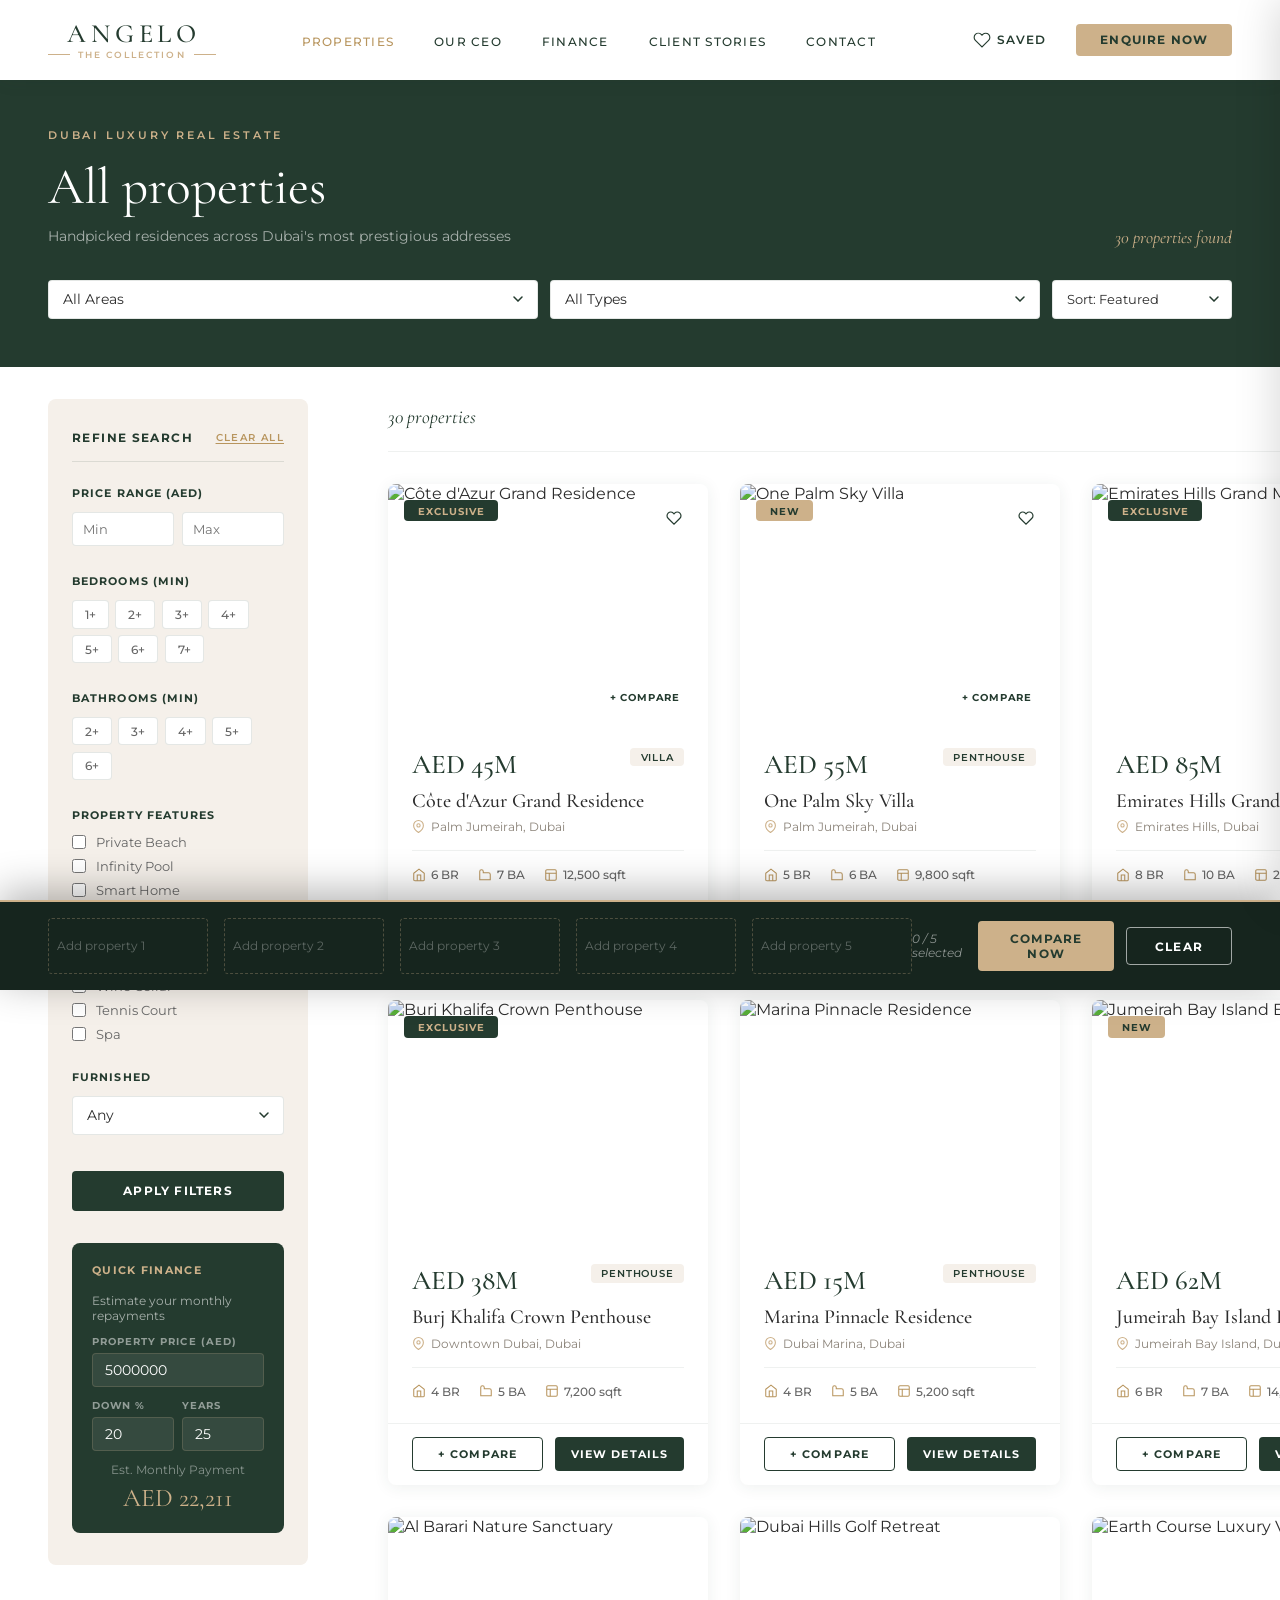
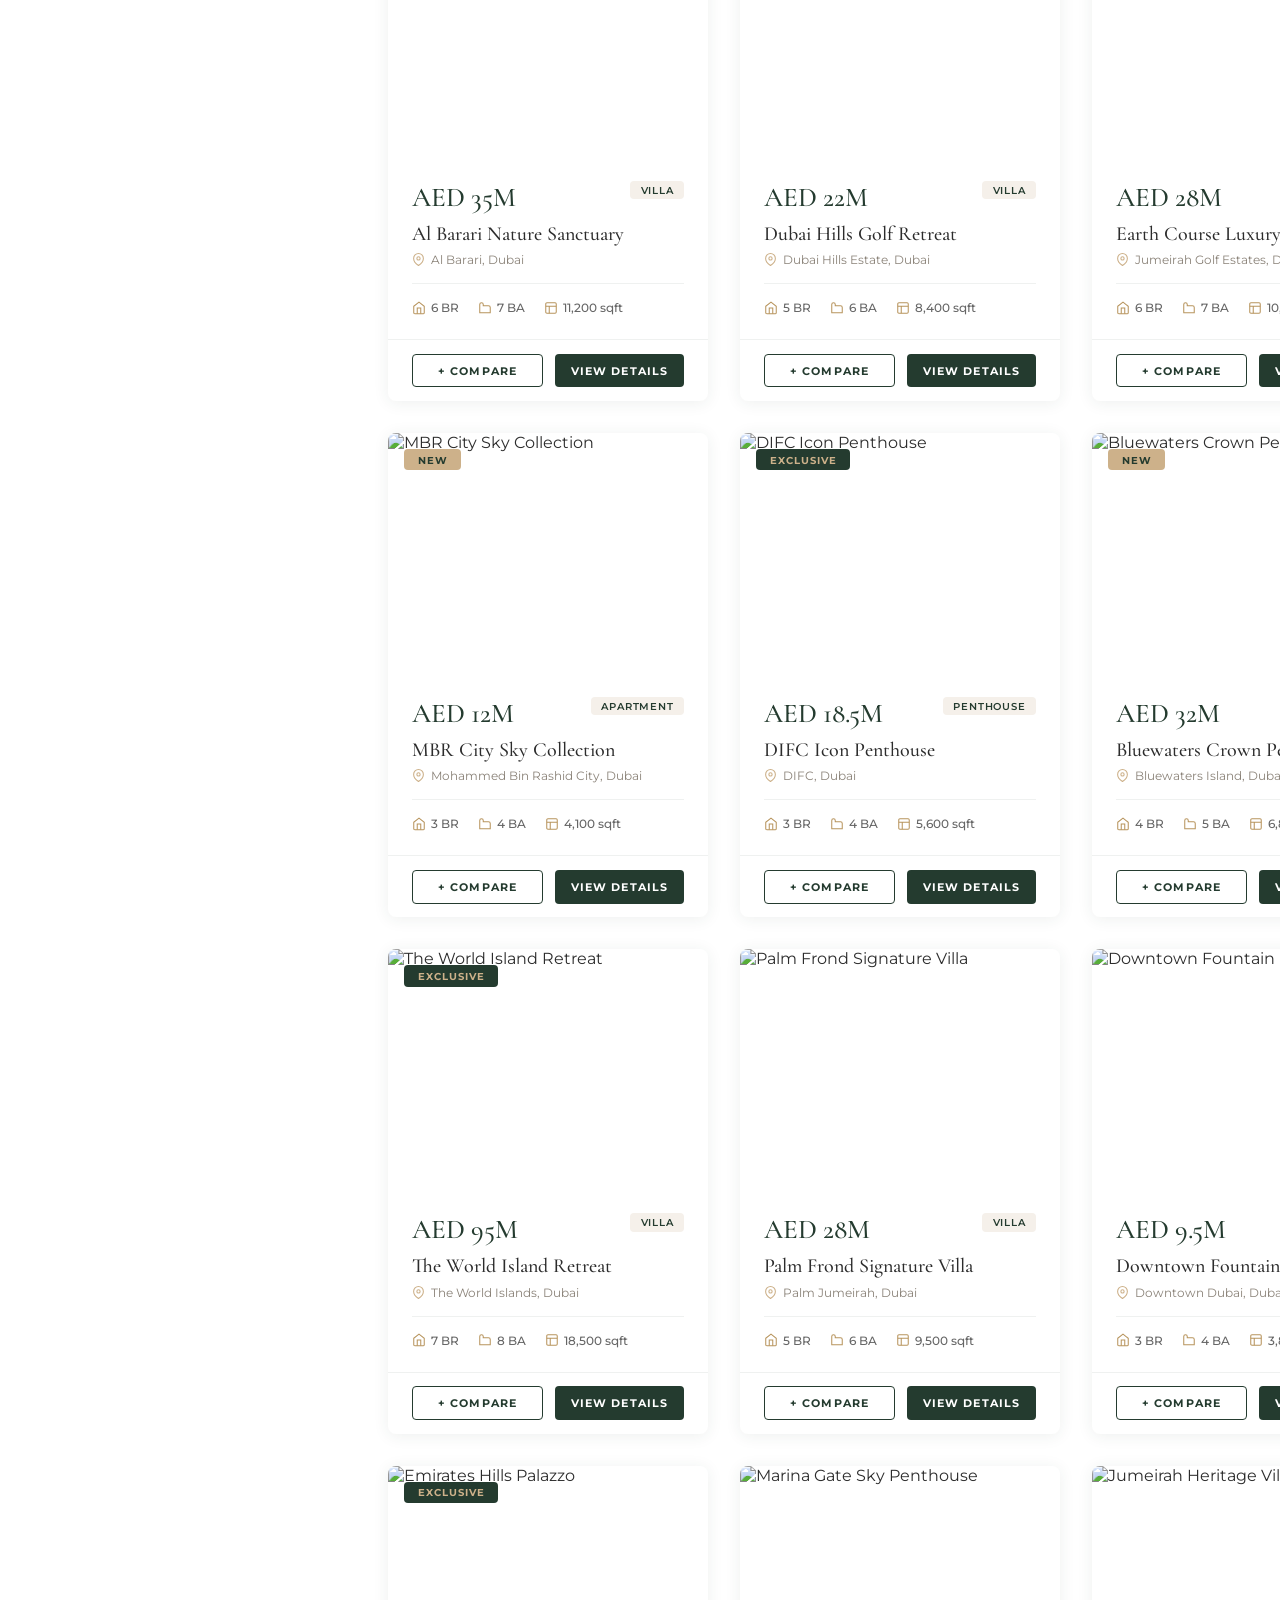
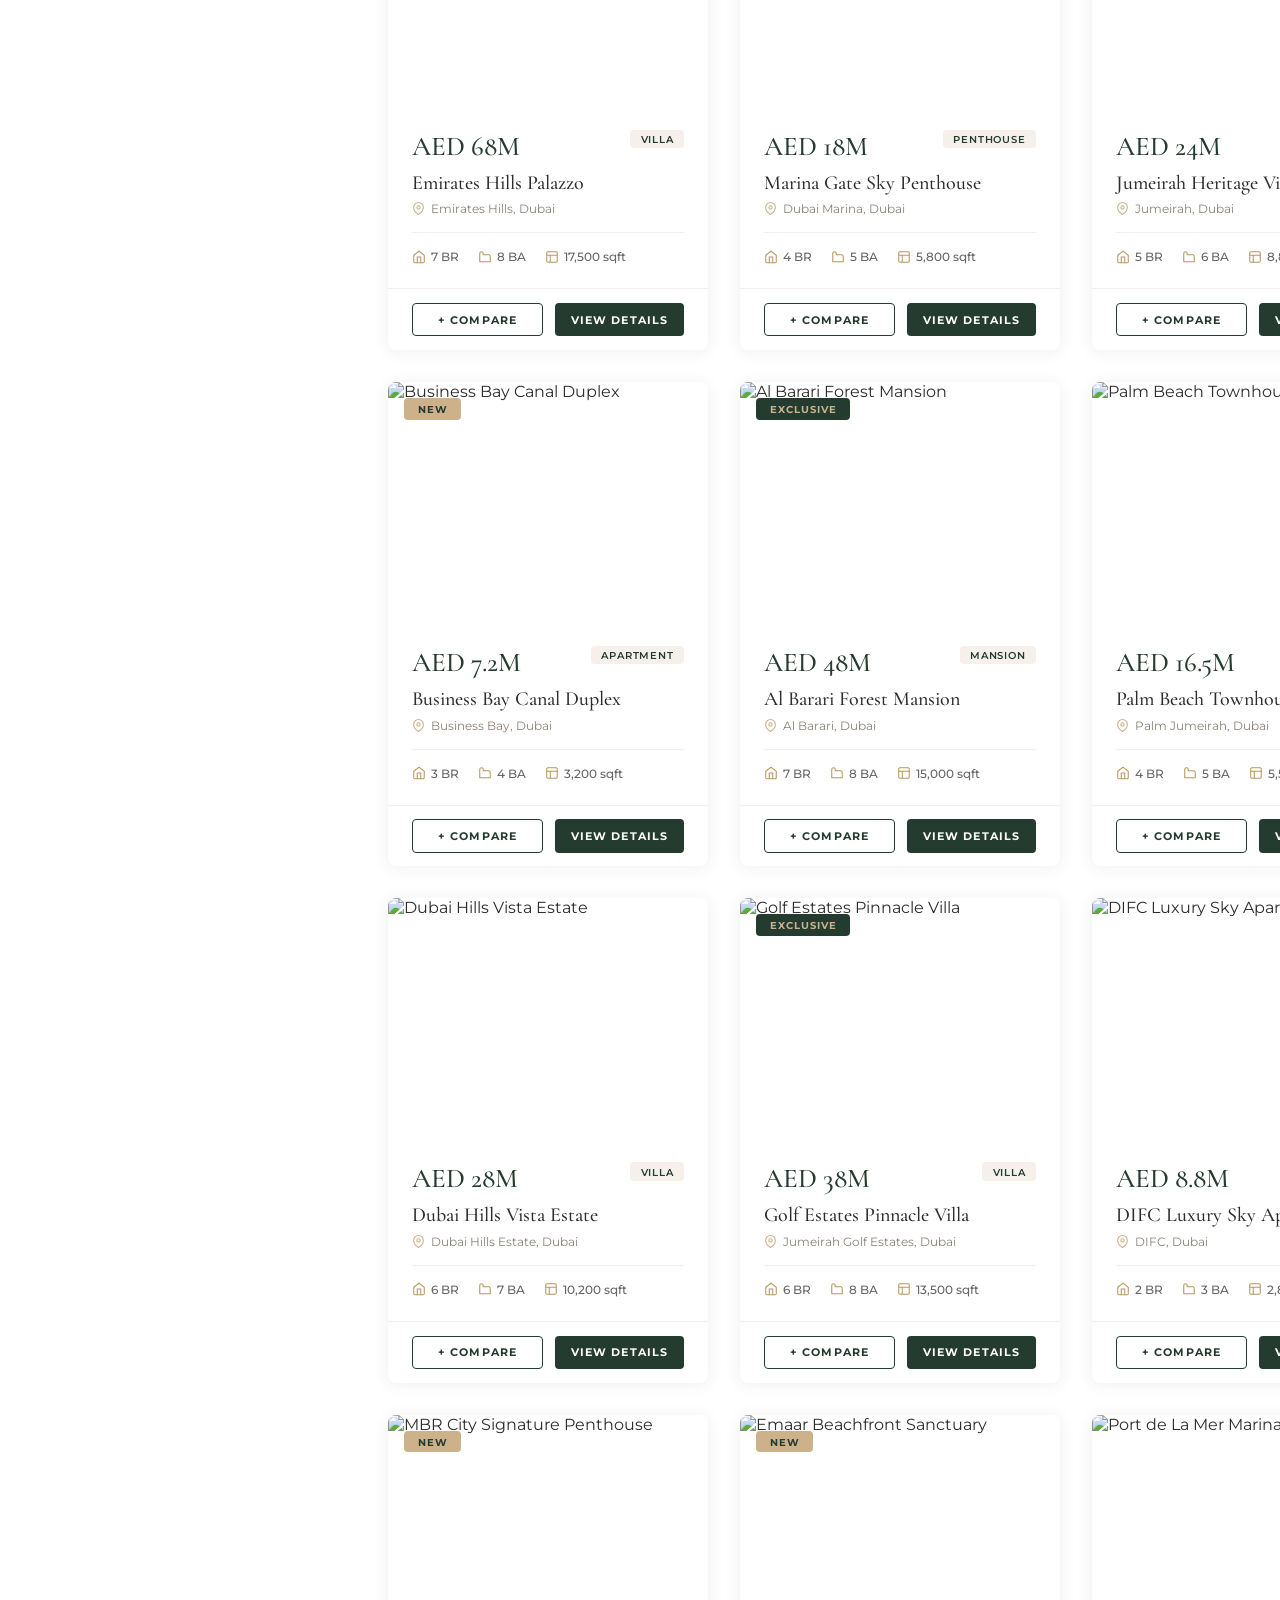
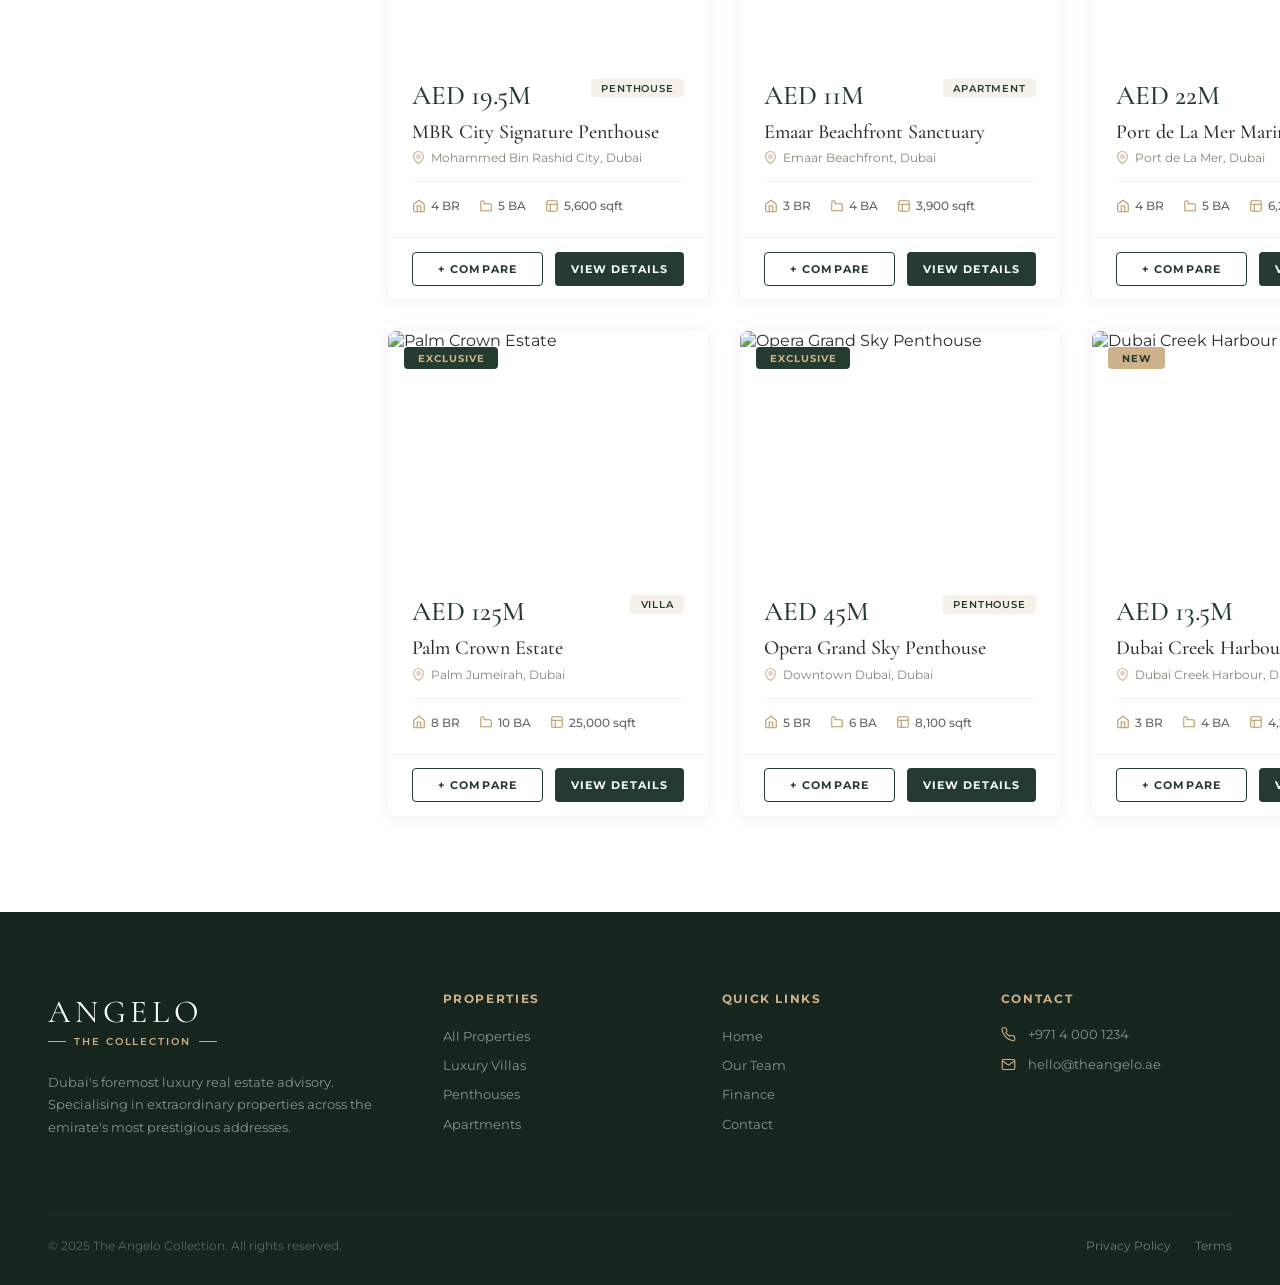
==== listings.html @ 16648bdf "Inline nav logo centering to bypass CDN CSS cache" ====
<!DOCTYPE html>
<html lang="en">
<head>
<meta charset="UTF-8">
<meta name="viewport" content="width=device-width,initial-scale=1">
<title>All Properties — The Angelo Collection</title>
<meta name="description" content="Browse all 30 luxury properties available through The Angelo Collection, Dubai's premier real estate advisory.">
<link rel="stylesheet" href="css/style.css?v=2">
</head>
<body>

<!-- ─── NAVIGATION ─────────────────────────────────────────────────────── -->
<nav class="nav dark-page" id="main-nav">
  <a href="index.html" class="nav-logo" style="display:grid;justify-items:center;line-height:1">
    <span class="nav-logo-main">ANGELO</span>
    <span class="nav-logo-sub">The Collection</span>
  </a>
  <ul class="nav-links">
    <li><a href="listings.html" style="color:var(--champagne-dk)">Properties</a></li>
    <li><a href="index.html#advisors">Our CEO</a></li>
    <li><a href="index.html#mortgage">Finance</a></li>
    <li><a href="index.html#testimonials">Client Stories</a></li>
    <li><a href="index.html#contact">Contact</a></li>
  </ul>
  <div class="nav-actions">
    <button class="nav-icon-btn" onclick="toggleFavPanel()" aria-label="Saved properties">
      <svg viewBox="0 0 24 24"><path d="M20.84 4.61a5.5 5.5 0 0 0-7.78 0L12 5.67l-1.06-1.06a5.5 5.5 0 0 0-7.78 7.78l1.06 1.06L12 21.23l7.78-7.78 1.06-1.06a5.5 5.5 0 0 0 0-7.78z"/></svg>
      Saved
      <span class="nav-badge fav-badge" style="display:none">0</span>
    </button>
    <a href="index.html#contact" class="btn-nav-cta">Enquire Now</a>
    <button class="hamburger" id="hamburger" aria-label="Open menu">
      <span></span><span></span><span></span>
    </button>
  </div>
</nav>

<!-- ─── MOBILE MENU ─────────────────────────────────────────────────────── -->
<div class="mobile-menu" id="mobile-menu">
  <button class="mobile-menu-close" id="mobile-menu-close">✕</button>
  <a href="index.html">Home</a>
  <a href="listings.html">Properties</a>
  <a href="index.html#advisors">Our Advisors</a>
  <a href="index.html#mortgage">Finance</a>
  <a href="index.html#contact">Contact</a>
</div>

<!-- ─── PAGE HERO ───────────────────────────────────────────────────────── -->
<div class="listings-page-hero">
  <div class="listings-page-hero-inner">
    <div>
      <span class="section-label">Dubai luxury real estate</span>
      <h1>All properties</h1>
      <p>Handpicked residences across Dubai's most prestigious addresses</p>
    </div>
    <div class="listings-count" id="listings-count">30 properties found</div>
  </div>
  <!-- Mobile search -->
  <div style="max-width:1300px;margin:2rem auto 0;padding:0 3rem">
    <div style="display:flex;gap:.75rem;flex-wrap:wrap">
      <select class="filter-select" id="filter-area" style="flex:1;min-width:180px">
        <option value="">All Areas</option>
        <option>Palm Jumeirah</option>
        <option>Downtown Dubai</option>
        <option>Emirates Hills</option>
        <option>Dubai Marina</option>
        <option>DIFC</option>
        <option>Jumeirah Bay Island</option>
        <option>Al Barari</option>
        <option>Dubai Hills Estate</option>
        <option>Jumeirah Golf Estates</option>
        <option>MBR City</option>
        <option>Business Bay</option>
        <option>Jumeirah</option>
        <option>Bluewaters Island</option>
        <option>Emaar Beachfront</option>
        <option>Port de La Mer</option>
        <option>Dubai Creek Harbour</option>
        <option>The World Islands</option>
      </select>
      <select class="filter-select" id="filter-type" style="flex:1;min-width:150px">
        <option value="">All Types</option>
        <option>Villa</option>
        <option>Penthouse</option>
        <option>Apartment</option>
        <option>Mansion</option>
        <option>Townhouse</option>
      </select>
      <select class="sort-select" id="sort-select" style="min-width:180px">
        <option value="featured">Sort: Featured</option>
        <option value="price-high">Price: Highest First</option>
        <option value="price-low">Price: Lowest First</option>
        <option value="sqft-high">Largest First</option>
        <option value="newest">Newest First</option>
      </select>
    </div>
  </div>
</div>

<!-- ─── LISTINGS LAYOUT ──────────────────────────────────────────────────── -->
<div class="listings-layout" style="max-width:1600px;margin:0 auto;padding:0 3rem 6rem;display:grid;grid-template-columns:260px 1fr;gap:2.5rem;align-items:start">

  <!-- SIDEBAR FILTERS -->
  <aside class="filters-sidebar">
    <div class="filters-title">
      Refine search
      <span class="filters-clear" id="clear-filters">Clear All</span>
    </div>

    <div class="filter-group">
      <span class="filter-group-label">Price Range (AED)</span>
      <div class="price-inputs">
        <input type="number" class="price-input" id="filter-min-price"
          placeholder="Min" step="500000">
        <input type="number" class="price-input" id="filter-max-price"
          placeholder="Max" step="500000">
      </div>
    </div>

    <div class="filter-group">
      <span class="filter-group-label">Bedrooms (Min)</span>
      <div class="bed-buttons">
        <button class="bed-btn" data-beds="1">1+</button>
        <button class="bed-btn" data-beds="2">2+</button>
        <button class="bed-btn" data-beds="3">3+</button>
        <button class="bed-btn" data-beds="4">4+</button>
        <button class="bed-btn" data-beds="5">5+</button>
        <button class="bed-btn" data-beds="6">6+</button>
        <button class="bed-btn" data-beds="7">7+</button>
      </div>
    </div>

    <div class="filter-group">
      <span class="filter-group-label">Bathrooms (Min)</span>
      <div class="bed-buttons">
        <button class="bed-btn" data-baths="2"
          onclick="setBathFilter(2,this)">2+</button>
        <button class="bed-btn" data-baths="3"
          onclick="setBathFilter(3,this)">3+</button>
        <button class="bed-btn" data-baths="4"
          onclick="setBathFilter(4,this)">4+</button>
        <button class="bed-btn" data-baths="5"
          onclick="setBathFilter(5,this)">5+</button>
        <button class="bed-btn" data-baths="6"
          onclick="setBathFilter(6,this)">6+</button>
      </div>
    </div>

    <div class="filter-group">
      <span class="filter-group-label">Property Features</span>
      <div class="filter-checkbox">
        <label class="filter-check-item">
          <input type="checkbox" class="feature-check" value="Private Beach">
          <label>Private Beach</label>
        </label>
        <label class="filter-check-item">
          <input type="checkbox" class="feature-check" value="Infinity Pool">
          <label>Infinity Pool</label>
        </label>
        <label class="filter-check-item">
          <input type="checkbox" class="feature-check" value="Smart Home">
          <label>Smart Home</label>
        </label>
        <label class="filter-check-item">
          <input type="checkbox" class="feature-check" value="Golf Views">
          <label>Golf Views</label>
        </label>
        <label class="filter-check-item">
          <input type="checkbox" class="feature-check" value="Home Cinema">
          <label>Home Cinema</label>
        </label>
        <label class="filter-check-item">
          <input type="checkbox" class="feature-check" value="Helipad">
          <label>Helipad</label>
        </label>
        <label class="filter-check-item">
          <input type="checkbox" class="feature-check" value="Wine Cellar">
          <label>Wine Cellar</label>
        </label>
        <label class="filter-check-item">
          <input type="checkbox" class="feature-check" value="Tennis Court">
          <label>Tennis Court</label>
        </label>
        <label class="filter-check-item">
          <input type="checkbox" class="feature-check" value="Spa">
          <label>Spa</label>
        </label>
      </div>
    </div>

    <div class="filter-group">
      <span class="filter-group-label">Furnished</span>
      <select class="filter-select" id="filter-furnished">
        <option value="">Any</option>
        <option value="furnished">Furnished</option>
        <option value="unfurnished">Unfurnished</option>
      </select>
    </div>

    <button class="apply-filters-btn" id="apply-filters">Apply Filters</button>

    <!-- MINI MORTGAGE -->
    <div style="margin-top:2rem;padding:1.25rem;background:var(--forest);border-radius:8px">
      <div style="font-size:.68rem;font-weight:700;letter-spacing:.12em;text-transform:uppercase;color:var(--champagne);margin-bottom:1rem">Quick Finance</div>
      <div style="font-size:.75rem;color:rgba(255,255,255,.6);margin-bottom:.75rem">Estimate your monthly repayments</div>
      <div style="margin-bottom:.75rem">
        <label style="font-size:.65rem;font-weight:700;letter-spacing:.1em;text-transform:uppercase;color:rgba(255,255,255,.5);display:block;margin-bottom:.3rem">Property Price (AED)</label>
        <input type="number" id="mini-price" value="5000000" step="500000"
          style="width:100%;padding:.5rem .75rem;background:rgba(255,255,255,.08);border:1px solid rgba(205,177,138,.2);border-radius:4px;color:white;font-size:.85rem;outline:none">
      </div>
      <div style="display:grid;grid-template-columns:1fr 1fr;gap:.5rem;margin-bottom:.75rem">
        <div>
          <label style="font-size:.65rem;font-weight:700;letter-spacing:.08em;text-transform:uppercase;color:rgba(255,255,255,.5);display:block;margin-bottom:.3rem">Down %</label>
          <input type="number" id="mini-down" value="20" min="15" max="50"
            style="width:100%;padding:.5rem .75rem;background:rgba(255,255,255,.08);border:1px solid rgba(205,177,138,.2);border-radius:4px;color:white;font-size:.85rem;outline:none">
        </div>
        <div>
          <label style="font-size:.65rem;font-weight:700;letter-spacing:.08em;text-transform:uppercase;color:rgba(255,255,255,.5);display:block;margin-bottom:.3rem">Years</label>
          <input type="number" id="mini-years" value="25" min="5" max="25"
            style="width:100%;padding:.5rem .75rem;background:rgba(255,255,255,.08);border:1px solid rgba(205,177,138,.2);border-radius:4px;color:white;font-size:.85rem;outline:none">
        </div>
      </div>
      <div style="text-align:center;font-size:.72rem;color:rgba(255,255,255,.45);margin-bottom:.3rem">Est. Monthly Payment</div>
      <div id="mini-result" style="text-align:center;font-family:'Cormorant Garamond',serif;font-size:1.6rem;color:var(--champagne)">—</div>
    </div>
  </aside>

  <!-- MAIN GRID -->
  <div class="listings-main">
    <div class="listings-toolbar">
      <div class="listings-result-count" id="listings-count-main">30 properties</div>
      <div class="listings-toolbar-right">
        <button class="view-toggle-btn active" data-view="grid" aria-label="Grid view">
          <svg viewBox="0 0 24 24"><rect x="3" y="3" width="7" height="7"/><rect x="14" y="3" width="7" height="7"/><rect x="14" y="14" width="7" height="7"/><rect x="3" y="14" width="7" height="7"/></svg>
        </button>
        <button class="view-toggle-btn" data-view="list" aria-label="List view">
          <svg viewBox="0 0 24 24"><line x1="8" y1="6" x2="21" y2="6"/><line x1="8" y1="12" x2="21" y2="12"/><line x1="8" y1="18" x2="21" y2="18"/><line x1="3" y1="6" x2="3.01" y2="6"/><line x1="3" y1="12" x2="3.01" y2="12"/><line x1="3" y1="18" x2="3.01" y2="18"/></svg>
        </button>
      </div>
    </div>

    <div class="properties-grid" id="listings-grid" style="grid-template-columns:repeat(auto-fill,minmax(320px,1fr))"></div>
  </div>
</div>

<!-- ─── FOOTER ───────────────────────────────────────────────────────────── -->
<footer class="footer">
  <div class="footer-grid">
    <div>
      <div class="footer-brand-name">ANGELO</div>
      <div class="footer-brand-sub">The Collection</div>
      <p class="footer-bio">Dubai's foremost luxury real estate advisory. Specialising in extraordinary properties across the emirate's most prestigious addresses.</p>
    </div>
    <div>
      <div class="footer-col-title">Properties</div>
      <ul class="footer-links">
        <li><a href="listings.html">All Properties</a></li>
        <li><a href="listings.html?type=Villa">Luxury Villas</a></li>
        <li><a href="listings.html?type=Penthouse">Penthouses</a></li>
        <li><a href="listings.html?type=Apartment">Apartments</a></li>
      </ul>
    </div>
    <div>
      <div class="footer-col-title">Quick Links</div>
      <ul class="footer-links">
        <li><a href="index.html">Home</a></li>
        <li><a href="index.html#advisors">Our Team</a></li>
        <li><a href="index.html#mortgage">Finance</a></li>
        <li><a href="index.html#contact">Contact</a></li>
      </ul>
    </div>
    <div>
      <div class="footer-col-title">Contact</div>
      <div class="footer-contact-line">
        <svg viewBox="0 0 24 24" style="width:15px;height:15px;stroke:var(--champagne);fill:none;stroke-width:1.8;flex-shrink:0"><path d="M22 16.92v3a2 2 0 0 1-2.18 2 19.79 19.79 0 0 1-8.63-3.07A19.5 19.5 0 0 1 4.69 12 19.79 19.79 0 0 1 1.61 3.4 2 2 0 0 1 3.6 1.21h3a2 2 0 0 1 2 1.72c.127.96.361 1.903.7 2.81a2 2 0 0 1-.45 2.11L7.91 8.82a16 16 0 0 0 6 6l.91-.91a2 2 0 0 1 2.11-.45c.907.339 1.85.573 2.81.7a2 2 0 0 1 1.72 2.05z"/></svg>
        <span>+971 4 000 1234</span>
      </div>
      <div class="footer-contact-line">
        <svg viewBox="0 0 24 24" style="width:15px;height:15px;stroke:var(--champagne);fill:none;stroke-width:1.8;flex-shrink:0"><path d="M4 4h16c1.1 0 2 .9 2 2v12c0 1.1-.9 2-2 2H4c-1.1 0-2-.9-2-2V6c0-1.1.9-2 2-2z"/><polyline points="22,6 12,13 2,6"/></svg>
        <span>hello@theangelo.ae</span>
      </div>
    </div>
  </div>
  <div class="footer-bottom">
    <span>© 2025 The Angelo Collection. All rights reserved.</span>
    <div style="display:flex;gap:1.5rem">
      <a href="#">Privacy Policy</a>
      <a href="#">Terms</a>
    </div>
  </div>
</footer>

<!-- ─── PANELS & MODALS ───────────────────────────────────────────────────── -->
<div id="fav-overlay" style="position:fixed;inset:0;background:rgba(0,0,0,.4);z-index:1049;display:none" onclick="toggleFavPanel()"></div>
<div class="fav-panel" id="fav-panel">
  <div class="fav-panel-header">
    <h3>Saved Properties</h3>
    <button onclick="toggleFavPanel()" style="color:rgba(255,255,255,.7);font-size:1.2rem">✕</button>
  </div>
  <div class="fav-panel-body" id="fav-list"></div>
</div>

<div class="compare-bar" id="compare-bar">
  <div class="compare-bar-slots" id="compare-slots"></div>
  <div class="compare-bar-actions">
    <span class="compare-count" id="compare-count">0 / 5 selected</span>
    <button class="compare-bar-btn btn btn-gold" onclick="Compare.openModal()">Compare Now</button>
    <button class="compare-bar-btn btn btn-outline-white" onclick="Compare.clear()">Clear</button>
  </div>
</div>

<div class="modal-overlay" id="compare-modal">
  <div class="modal-box" style="max-width:1400px">
    <div class="modal-header">
      <h3>Property Comparison</h3>
      <button class="modal-close" onclick="Compare.closeModal()">✕</button>
    </div>
    <div class="compare-cards" id="compare-cards"></div>
    <div class="compare-table">
      <table>
        <thead><tr id="compare-th-row"><th style="width:160px">Attribute</th></tr></thead>
        <tbody id="compare-tbody"></tbody>
      </table>
    </div>
    <div class="compare-table" style="margin-top:0">
      <div style="padding:1rem 0;font-size:.72rem;font-weight:700;letter-spacing:.12em;text-transform:uppercase;color:var(--forest)">Features & Amenities</div>
      <table>
        <thead><tr><th>Feature</th></tr></thead>
        <tbody id="compare-features-tbody"></tbody>
      </table>
    </div>
  </div>
</div>

<div class="modal-overlay" id="detail-modal">
  <div class="modal-box" id="detail-modal-content"></div>
</div>

<script>
function toggleFavPanel() {
  const panel   = document.getElementById('fav-panel');
  const overlay = document.getElementById('fav-overlay');
  const isOpen  = panel.classList.toggle('open');
  overlay.style.display = isOpen ? 'block' : 'none';
  if (isOpen) { Favourites.renderPanel(); document.body.classList.add('no-scroll'); }
  else          document.body.classList.remove('no-scroll');
}

function setBathFilter(val, btn) {
  const current = Filter.state.baths;
  if (current == val) {
    Filter.state.baths = '';
    document.querySelectorAll('[data-baths]').forEach(b => b.classList.remove('active'));
  } else {
    Filter.state.baths = val;
    document.querySelectorAll('[data-baths]').forEach(b => b.classList.remove('active'));
    btn.classList.add('active');
  }
  Filter.renderResults();
}

// Mini mortgage calculator in sidebar
function initMiniCalc() {
  const update = () => {
    const price = parseFloat(document.getElementById('mini-price')?.value || 5000000);
    const down  = parseFloat(document.getElementById('mini-down')?.value  || 20);
    const years = parseFloat(document.getElementById('mini-years')?.value || 25);
    if (!price) return;
    const res = Mortgage.calc(price, down, 4.49, years);
    const el  = document.getElementById('mini-result');
    if (el) el.textContent = 'AED ' + Math.round(res.payment).toLocaleString();
  };
  ['mini-price','mini-down','mini-years'].forEach(id => {
    document.getElementById(id)?.addEventListener('input', update);
  });
  update();
}

// Read URL params and pre-fill filters
function readURLParams() {
  const params = new URLSearchParams(window.location.search);
  const area     = params.get('area');
  const type     = params.get('type');
  const maxPrice = params.get('maxPrice');
  const beds     = params.get('beds');
  if (area) {
    const el = document.getElementById('filter-area');
    if (el) { el.value = area; Filter.state.area = area; }
  }
  if (type) {
    const el = document.getElementById('filter-type');
    if (el) { el.value = type; Filter.state.type = type; }
  }
  if (maxPrice) Filter.state.maxPrice = maxPrice;
  if (beds)     Filter.state.beds = beds;
}

document.addEventListener('DOMContentLoaded', () => {
  readURLParams();
  initMiniCalc();
});

// Furnished filter
document.getElementById('filter-furnished')?.addEventListener('change', e => {
  Filter.state.furnished = e.target.value;
  Filter.renderResults();
});
</script>

<script src="js/data.js"></script>
<script src="js/app.js"></script>
</body>
</html>
---- css/style.css ----
@import url('https://fonts.googleapis.com/css2?family=Cormorant+Garamond:ital,wght@0,300;0,400;0,500;0,600;1,300;1,400;1,500&family=Montserrat:wght@300;400;500;600;700&display=swap');

/* ─── TOKENS ─────────────────────────────────────────────────────────────── */
:root {
  --forest:        #243B2F;
  --forest-dark:   #16251E;
  --forest-mid:    #2E4C3D;
  --forest-light:  #3A5C4A;
  --champagne:     #CDB18A;
  --champagne-lt:  #E8D4B4;
  --champagne-dk:  #B8955E;
  --cream:         #F5F0EA;
  --cream-dk:      #EDE6DC;
  --white:         #FFFFFF;
  --charcoal:      #1C1C1C;
  --ink:           #2C2C2C;
  --gray-dk:       #666666;
  --gray:          #8A8278;
  --gray-lt:       #C4BEB6;
  --border:        rgba(36,59,47,.12);
  --border-lt:     rgba(36,59,47,.07);
  --shadow-sm:     0 2px 16px rgba(36,59,47,.08);
  --shadow-md:     0 8px 40px rgba(36,59,47,.12);
  --shadow-lg:     0 20px 60px rgba(36,59,47,.16);
  --radius:        4px;
  --radius-lg:     8px;
  --nav-h:         80px;
  --transition:    .35s cubic-bezier(.25,.46,.45,.94);
}

/* ─── RESET ──────────────────────────────────────────────────────────────── */
*,*::before,*::after { box-sizing:border-box; margin:0; padding:0; }
html { scroll-behavior:smooth; font-size:16px; }
body { font-family:'Montserrat',sans-serif; color:var(--ink); background:var(--white); overflow-x:hidden; }
img  { display:block; max-width:100%; }
a    { text-decoration:none; color:inherit; }
button { cursor:pointer; border:none; background:none; font-family:inherit; }
input,select { font-family:inherit; }
ul   { list-style:none; }

/* ─── TYPOGRAPHY ─────────────────────────────────────────────────────────── */
.serif   { font-family:'Cormorant Garamond',serif; }
h1,h2,h3 { font-family:'Cormorant Garamond',serif; font-weight:400; line-height:1.15; }
h1 { font-size:clamp(2.8rem,6vw,5.5rem); }
h2 { font-size:clamp(2rem,3.5vw,3.2rem); }
h3 { font-size:clamp(1.4rem,2.5vw,2rem); }
h4 { font-size:1.15rem; font-weight:600; font-family:'Montserrat',sans-serif; }
p  { line-height:1.7; color:var(--gray-dk); }

.section-label {
  font-size:.7rem;
  font-weight:600;
  letter-spacing:.25em;
  text-transform:uppercase;
  color:var(--champagne);
  display:block;
  margin-bottom:1rem;
}
.section-title { color:var(--forest); margin-bottom:1.25rem; }
.section-sub   { font-size:1.05rem; color:var(--gray-dk); max-width:55ch; }

/* ─── NAV ────────────────────────────────────────────────────────────────── */
.nav {
  position:fixed; top:0; left:0; right:0; z-index:1000;
  height:var(--nav-h);
  display:flex; align-items:center; justify-content:space-between;
  padding:0 3rem;
  transition:background var(--transition), box-shadow var(--transition);
}
.nav.transparent { background:transparent; }
.nav.scrolled    { background:var(--white); box-shadow:var(--shadow-sm); }
.nav.dark-page   { background:var(--white); box-shadow:var(--shadow-sm); }

.nav-logo {
  display:grid; justify-items:center;
  line-height:1;
}
.nav-logo-main {
  font-family:'Cormorant Garamond',serif;
  font-size:1.65rem;
  font-weight:500;
  letter-spacing:.18em;
  padding-left:.18em; /* compensate trailing letter-spacing so text centers visually */
  color:var(--forest);
  transition:color var(--transition);
}
.nav.transparent .nav-logo-main { color:var(--white); }
.nav.scrolled    .nav-logo-main { color:var(--forest); }
.nav-logo-sub {
  display:flex; align-items:center; gap:.5rem;
  font-size:.58rem; font-weight:600; letter-spacing:.22em;
  text-transform:uppercase; color:var(--champagne);
  margin-top:2px;
}
.nav-logo-sub::before,.nav-logo-sub::after {
  content:''; display:block; width:22px; height:1px; background:var(--champagne);
}

.nav-links { display:flex; gap:2.5rem; align-items:center; }
.nav-links a {
  font-size:.78rem; font-weight:500; letter-spacing:.1em;
  text-transform:uppercase;
  color:var(--forest); transition:color var(--transition);
  position:relative;
}
.nav-links a::after {
  content:''; position:absolute; bottom:-4px; left:0; right:0;
  height:1px; background:var(--champagne);
  transform:scaleX(0); transform-origin:left;
  transition:transform var(--transition);
}
.nav-links a:hover::after { transform:scaleX(1); }
.nav-links a:hover { color:var(--champagne-dk); }
.nav.transparent .nav-links a { color:rgba(255,255,255,.85); }
.nav.transparent .nav-links a:hover { color:var(--white); }

.nav-actions { display:flex; align-items:center; gap:1.2rem; }
.nav-icon-btn {
  position:relative; display:flex; align-items:center; gap:.4rem;
  font-size:.72rem; font-weight:600; letter-spacing:.08em;
  text-transform:uppercase; color:var(--forest);
  padding:.45rem .7rem; border-radius:var(--radius);
  transition:color var(--transition), background var(--transition);
}
.nav.transparent .nav-icon-btn { color:rgba(255,255,255,.85); }
.nav.transparent .nav-icon-btn:hover { color:var(--white); background:rgba(255,255,255,.1); }
.nav.scrolled .nav-icon-btn:hover { background:var(--cream); color:var(--forest); }
.nav-icon-btn svg { width:18px; height:18px; stroke:currentColor; fill:none; stroke-width:1.5; }
.nav-badge {
  position:absolute; top:-4px; right:-4px;
  width:16px; height:16px; border-radius:50%;
  background:var(--champagne); color:var(--forest);
  font-size:.6rem; font-weight:700;
  display:flex; align-items:center; justify-content:center;
}
.btn-nav-cta {
  padding:.55rem 1.5rem;
  background:var(--champagne); color:var(--forest);
  font-size:.72rem; font-weight:700; letter-spacing:.1em; text-transform:uppercase;
  border-radius:var(--radius);
  transition:background var(--transition), transform .15s;
}
.btn-nav-cta:hover { background:var(--champagne-dk); transform:translateY(-1px); }
.nav.transparent .btn-nav-cta { background:var(--champagne); color:var(--forest); }

.hamburger { display:none; flex-direction:column; gap:5px; padding:.5rem; }
.hamburger span { display:block; width:22px; height:1.5px; background:currentColor; transition:all .3s; }
.nav.transparent .hamburger span { background:var(--white); }

/* ─── HERO ───────────────────────────────────────────────────────────────── */
.hero {
  position:relative; height:100vh; min-height:600px;
  display:flex; align-items:center; justify-content:center;
  overflow:hidden;
}
.hero-slides { position:absolute; inset:0; z-index:0; background:var(--forest-dark); }
.hero-slide {
  position:absolute; inset:0;
  background-size:cover; background-position:center;
  opacity:0; animation:heroFade 22s infinite;
}
.hero-slide:nth-child(1) { background-image:url('https://images.unsplash.com/photo-1613490493576-7fde63acd811?w=1920&auto=format&fit=crop&q=90'); animation-delay:0s; }
.hero-slide:nth-child(2) { background-image:url('https://images.unsplash.com/photo-1600596542815-ffad4c1539a9?w=1920&auto=format&fit=crop&q=90'); animation-delay:5.5s; }
.hero-slide:nth-child(3) { background-image:url('https://images.unsplash.com/photo-1484154218962-a197022b6ac8?w=1920&auto=format&fit=crop&q=90'); animation-delay:11s; }
.hero-slide:nth-child(4) { background-image:url('https://images.unsplash.com/photo-1512917774080-9991f1c4c750?w=1920&auto=format&fit=crop&q=90'); animation-delay:16.5s; }

@keyframes heroFade {
  0%    { opacity:0; transform:scale(1.08); }
  8%    { opacity:1; transform:scale(1.04); }
  40%   { opacity:1; transform:scale(1); }
  50%   { opacity:0; transform:scale(1); }
  100%  { opacity:0; transform:scale(1.08); }
}

.hero-overlay {
  position:absolute; inset:0; z-index:1;
  background:linear-gradient(
    180deg,
    rgba(22,37,30,.35) 0%,
    rgba(22,37,30,.55) 50%,
    rgba(22,37,30,.75) 100%
  );
}
.hero-content {
  position:relative; z-index:2;
  text-align:center; color:var(--white);
  padding:0 1.5rem;
  max-width:900px;
}
.hero-logo-mark {
  display:flex; flex-direction:column; align-items:center;
  margin-bottom:2.5rem;
}
.hero-logo-mark .hero-brand-name {
  font-family:'Cormorant Garamond',serif;
  font-size:clamp(3.5rem,8vw,7rem);
  font-weight:300;
  letter-spacing:.28em;
  line-height:1;
  color:var(--white);
}
.hero-logo-mark .hero-brand-sub {
  display:flex; align-items:center; gap:1rem;
  font-size:.72rem; font-weight:600; letter-spacing:.3em;
  text-transform:uppercase; color:var(--champagne);
  margin-top:.6rem;
}
.hero-logo-mark .hero-brand-sub::before,
.hero-logo-mark .hero-brand-sub::after {
  content:''; display:block; width:45px; height:1px; background:var(--champagne);
}
.hero-tagline {
  font-family:'Cormorant Garamond',serif;
  font-size:clamp(1.2rem,2.5vw,1.85rem);
  font-weight:300;
  font-style:italic;
  color:rgba(255,255,255,.85);
  margin-bottom:.75rem;
  line-height:1.4;
}
.hero-sub {
  font-size:.82rem; font-weight:400; letter-spacing:.06em;
  color:rgba(255,255,255,.65);
  margin-bottom:2.5rem;
  text-transform:uppercase;
}
.hero-ctas { display:flex; gap:1rem; justify-content:center; flex-wrap:wrap; }
.btn-hero-primary {
  padding:.9rem 2.5rem;
  background:var(--champagne); color:var(--forest);
  font-size:.78rem; font-weight:700; letter-spacing:.12em; text-transform:uppercase;
  border-radius:var(--radius); transition:all var(--transition);
}
.btn-hero-primary:hover { background:var(--champagne-dk); transform:translateY(-2px); box-shadow:0 8px 30px rgba(0,0,0,.25); }
.btn-hero-outline {
  padding:.9rem 2.5rem;
  border:1px solid rgba(255,255,255,.6); color:var(--white);
  font-size:.78rem; font-weight:600; letter-spacing:.12em; text-transform:uppercase;
  border-radius:var(--radius); transition:all var(--transition);
}
.btn-hero-outline:hover { background:rgba(255,255,255,.12); border-color:var(--white); transform:translateY(-2px); }

.hero-scroll {
  position:absolute; bottom:2.5rem; left:50%; transform:translateX(-50%);
  z-index:2; display:flex; flex-direction:column; align-items:center; gap:.5rem;
  color:rgba(255,255,255,.6); font-size:.65rem; letter-spacing:.15em; text-transform:uppercase;
  animation:scrollBounce 2s infinite;
}
.hero-scroll svg { width:20px; height:20px; stroke:currentColor; fill:none; stroke-width:1.5; }
@keyframes scrollBounce {
  0%,100% { transform:translateX(-50%) translateY(0); }
  50%      { transform:translateX(-50%) translateY(6px); }
}

.hero-stats {
  position:absolute; bottom:0; left:0; right:0; z-index:2;
  display:flex; justify-content:center;
  background:rgba(22,37,30,.8); backdrop-filter:blur(12px);
  border-top:1px solid rgba(205,177,138,.2);
  padding:1.5rem 3rem;
}
.hero-stats-inner { display:flex; gap:4rem; }
.hero-stat { text-align:center; }
.hero-stat-num {
  font-family:'Cormorant Garamond',serif;
  font-size:2.2rem; font-weight:500;
  color:var(--champagne); display:block; line-height:1;
}
.hero-stat-label {
  font-size:.68rem; font-weight:500; letter-spacing:.1em;
  text-transform:uppercase; color:rgba(255,255,255,.55);
  display:block; margin-top:.3rem;
}

/* ─── SEARCH BAR ─────────────────────────────────────────────────────────── */
.search-section {
  background:var(--forest); padding:2rem 3rem;
}
.search-bar {
  display:flex; align-items:stretch; gap:0;
  max-width:1100px; margin:0 auto;
  background:var(--white); border-radius:var(--radius);
  overflow:hidden; box-shadow:var(--shadow-md);
}
.search-field {
  flex:1; padding:1rem 1.5rem;
  border-right:1px solid var(--border);
  display:flex; flex-direction:column; gap:.25rem;
  min-width:0;
}
.search-field label {
  font-size:.62rem; font-weight:700; letter-spacing:.12em;
  text-transform:uppercase; color:var(--champagne-dk);
}
.search-field select,
.search-field input {
  border:none; outline:none; font-size:.9rem;
  color:var(--ink); background:transparent;
  appearance:none; -webkit-appearance:none;
  cursor:pointer;
}
.search-field select option { color:var(--ink); }
.search-btn {
  padding:1rem 2.5rem;
  background:var(--champagne); color:var(--forest);
  font-size:.78rem; font-weight:700; letter-spacing:.1em; text-transform:uppercase;
  transition:background var(--transition);
  white-space:nowrap;
}
.search-btn:hover { background:var(--champagne-dk); }
.search-btn svg { width:18px; height:18px; stroke:currentColor; fill:none; stroke-width:2; }

/* ─── SECTIONS ───────────────────────────────────────────────────────────── */
.section { padding:6rem 3rem; }
.section-cream  { background:var(--cream); }
.section-forest { background:var(--forest); }
.section-white  { background:var(--white); }
.section-header { max-width:1300px; margin:0 auto 3.5rem; }
.section-header.centered { text-align:center; }
.section-header.centered .section-sub { margin:0 auto; }

/* ─── BUTTONS ────────────────────────────────────────────────────────────── */
.btn {
  display:inline-flex; align-items:center; gap:.5rem;
  padding:.8rem 2.2rem;
  font-size:.78rem; font-weight:700; letter-spacing:.1em; text-transform:uppercase;
  border-radius:var(--radius); transition:all var(--transition);
  cursor:pointer;
}
.btn-primary  { background:var(--forest); color:var(--white); }
.btn-primary:hover { background:var(--forest-light); transform:translateY(-1px); box-shadow:var(--shadow-sm); }
.btn-gold     { background:var(--champagne); color:var(--forest); }
.btn-gold:hover { background:var(--champagne-dk); transform:translateY(-1px); box-shadow:var(--shadow-sm); }
.btn-outline  { border:1.5px solid var(--forest); color:var(--forest); }
.btn-outline:hover { background:var(--forest); color:var(--white); }
.btn-outline-gold { border:1.5px solid var(--champagne); color:var(--champagne); }
.btn-outline-gold:hover { background:var(--champagne); color:var(--forest); }
.btn-outline-white { border:1.5px solid rgba(255,255,255,.6); color:var(--white); }
.btn-outline-white:hover { background:rgba(255,255,255,.12); border-color:var(--white); }
.btn svg { width:16px; height:16px; stroke:currentColor; fill:none; stroke-width:2; }

/* ─── PROPERTY CARDS ─────────────────────────────────────────────────────── */
.properties-grid {
  display:grid;
  grid-template-columns:repeat(auto-fill,minmax(360px,1fr));
  gap:2rem;
  max-width:1300px; margin:0 auto;
}
.property-card {
  background:var(--white);
  border-radius:var(--radius-lg);
  overflow:hidden;
  box-shadow:var(--shadow-sm);
  transition:transform var(--transition), box-shadow var(--transition);
  position:relative;
  display:flex; flex-direction:column;
}
.property-card:hover { transform:translateY(-6px); box-shadow:var(--shadow-lg); }

.card-image-wrap {
  position:relative; overflow:hidden;
  aspect-ratio:4/3;
}
.card-image-wrap img {
  width:100%; height:100%; object-fit:cover;
  transition:transform .6s ease;
}
.property-card:hover .card-image-wrap img { transform:scale(1.04); }

.card-badge {
  position:absolute; top:1rem; left:1rem; z-index:2;
  padding:.3rem .85rem;
  font-size:.62rem; font-weight:700; letter-spacing:.1em; text-transform:uppercase;
  border-radius:var(--radius);
}
.badge-exclusive { background:var(--forest); color:var(--champagne); }
.badge-new       { background:var(--champagne); color:var(--forest); }
.badge-reduced   { background:#b05252; color:var(--white); }

.card-fav-btn {
  position:absolute; top:1rem; right:1rem; z-index:2;
  width:36px; height:36px; border-radius:50%;
  background:rgba(255,255,255,.85); backdrop-filter:blur(4px);
  display:flex; align-items:center; justify-content:center;
  transition:transform .2s, background .2s;
}
.card-fav-btn:hover { transform:scale(1.1); background:var(--white); }
.card-fav-btn svg  { width:16px; height:16px; stroke:var(--forest); stroke-width:1.8; fill:none; transition:all .2s; }
.card-fav-btn.active svg { fill:var(--champagne-dk); stroke:var(--champagne-dk); }

.card-compare-wrap {
  position:absolute; bottom:1rem; right:1rem; z-index:2;
}
.card-compare-btn {
  padding:.3rem .75rem;
  font-size:.62rem; font-weight:700; letter-spacing:.08em; text-transform:uppercase;
  background:rgba(255,255,255,.85); backdrop-filter:blur(4px);
  color:var(--forest); border-radius:var(--radius);
  transition:all .2s;
}
.card-compare-btn:hover,.card-compare-btn.selected { background:var(--forest); color:var(--white); }
.card-compare-btn.selected { background:var(--champagne); color:var(--forest); }

.card-body  { padding:1.5rem; flex:1; display:flex; flex-direction:column; }
.card-price {
  font-family:'Cormorant Garamond',serif;
  font-size:1.7rem; font-weight:500;
  color:var(--forest); margin-bottom:.5rem;
}
.card-price span { font-size:1rem; font-weight:400; }
.card-title {
  font-family:'Cormorant Garamond',serif;
  font-size:1.25rem; font-weight:500;
  color:var(--ink); margin-bottom:.35rem;
  line-height:1.25;
}
.card-location {
  display:flex; align-items:center; gap:.35rem;
  font-size:.75rem; color:var(--gray); margin-bottom:1rem;
}
.card-location svg { width:13px; height:13px; stroke:var(--champagne); fill:none; stroke-width:2; flex-shrink:0; }
.card-meta {
  display:flex; gap:1.2rem; margin-top:auto;
  padding-top:1rem; border-top:1px solid var(--border-lt);
}
.card-meta-item {
  display:flex; align-items:center; gap:.3rem;
  font-size:.75rem; color:var(--gray-dk); font-weight:500;
}
.card-meta-item svg { width:14px; height:14px; stroke:var(--champagne-dk); fill:none; stroke-width:1.8; }
.card-type-tag {
  display:inline-block;
  padding:.2rem .65rem;
  font-size:.62rem; font-weight:600; letter-spacing:.08em; text-transform:uppercase;
  background:var(--cream); color:var(--forest); border-radius:var(--radius);
  margin-left:auto;
}
.card-footer {
  padding:.85rem 1.5rem;
  border-top:1px solid var(--border-lt);
  display:flex; gap:.75rem;
}
.card-footer .btn { flex:1; justify-content:center; padding:.65rem 1rem; font-size:.7rem; }

/* ─── FEATURED LISTING CTA ────────────────────────────────────────────────── */
.view-all-wrap { text-align:center; margin-top:3.5rem; }

/* ─── CEO BANNER ─────────────────────────────────────────────────────────── */
.ceo-banner-section {
  background:var(--forest);
  padding:4rem 3rem;
}
.ceo-banner-card {
  max-width:1100px; margin:0 auto;
  display:flex; align-items:center; gap:2.5rem;
  background:rgba(255,255,255,.06);
  border-radius:var(--radius-lg);
  border:1px solid rgba(205,177,138,.2);
  padding:2.5rem 3rem;
}
.ceo-banner-photo {
  width:148px; height:148px; border-radius:50%;
  object-fit:cover; object-position:top center;
  flex-shrink:0;
  border:3px solid var(--champagne);
  box-shadow:0 0 0 6px rgba(205,177,138,.12);
}
.ceo-banner-info { flex:1; }
.ceo-banner-name {
  font-family:'Cormorant Garamond',serif;
  font-size:2rem; font-weight:400;
  color:var(--white); line-height:1.1;
  margin-bottom:.3rem;
}
.ceo-banner-role {
  font-size:.63rem; font-weight:700; letter-spacing:.15em;
  text-transform:uppercase; color:var(--champagne);
  display:block; margin-bottom:1rem;
}
.ceo-banner-quote {
  font-size:.92rem; color:rgba(255,255,255,.72);
  line-height:1.85; font-style:italic;
  max-width:58ch; margin-bottom:1.4rem;
}
.ceo-banner-cta {
  font-size:.72rem; font-weight:600; letter-spacing:.1em;
  text-transform:uppercase; color:var(--champagne);
  border-bottom:1px solid rgba(205,177,138,.4);
  padding-bottom:.15rem;
  transition:color var(--transition);
}
.ceo-banner-cta:hover { color:var(--champagne-lt); border-bottom-color:var(--champagne-lt); }
.ceo-banner-info .section-label { color:var(--champagne); }

@media (max-width:768px) {
  .ceo-banner-card { flex-direction:column; text-align:center; padding:2rem; }
  .ceo-banner-quote { max-width:unset; }
}

/* ─── TESTIMONIALS ───────────────────────────────────────────────────────── */
.testimonials-section { background:var(--cream); padding:6rem 3rem; }
.testimonials-carousel-outer {
  position:relative;
  display:flex; align-items:center; gap:1.5rem;
  max-width:1300px; margin:0 auto;
}
.testimonials-viewport { overflow:hidden; flex:1; }
.testimonials-track {
  display:flex; gap:2rem;
  transition:transform .55s cubic-bezier(.25,.46,.45,.94);
  will-change:transform;
}
.testi-nav-btn {
  flex-shrink:0;
  width:48px; height:48px; border-radius:50%;
  border:1.5px solid var(--border);
  background:var(--white); color:var(--forest);
  display:flex; align-items:center; justify-content:center;
  cursor:pointer; transition:all .2s;
}
.testi-nav-btn:hover:not(:disabled) { background:var(--forest); color:var(--white); border-color:var(--forest); }
.testi-nav-btn:disabled { opacity:.3; cursor:not-allowed; }
.testi-nav-btn svg { width:20px; height:20px; stroke:currentColor; fill:none; stroke-width:2; }
.testi-dots {
  display:flex; justify-content:center; gap:.6rem;
  margin-top:2rem;
}
.testi-dot {
  width:8px; height:8px; border-radius:50%;
  background:var(--champagne-lt); border:none;
  cursor:pointer; transition:background .2s, transform .2s;
  padding:0;
}
.testi-dot.active { background:var(--champagne-dk); transform:scale(1.3); }
.testimonial-card {
  flex-shrink:0;
  background:var(--white);
  border-radius:var(--radius-lg);
  padding:2.5rem;
  box-shadow:var(--shadow-sm);
  position:relative;
  border-top:3px solid var(--champagne);
  transition:transform var(--transition), box-shadow var(--transition);
}
.testimonial-card:hover { transform:translateY(-4px); box-shadow:var(--shadow-md); }
.testimonial-quote-mark {
  font-family:'Cormorant Garamond',serif;
  font-size:5rem; line-height:.7;
  color:var(--champagne-lt);
  margin-bottom:1rem; display:block;
}
.testimonial-text {
  font-family:'Cormorant Garamond',serif;
  font-size:1.15rem; font-style:italic;
  color:var(--ink); line-height:1.75;
  margin-bottom:1.75rem;
}
.testimonial-author { display:flex; align-items:center; gap:1rem; }
.testimonial-photo {
  width:52px; height:52px; border-radius:50%;
  object-fit:cover; border:2px solid var(--champagne-lt);
}
.testimonial-name { font-size:.88rem; font-weight:700; color:var(--forest); }
.testimonial-detail { font-size:.72rem; color:var(--gray); margin-top:.1rem; }

/* ─── MORTGAGE CALCULATOR ────────────────────────────────────────────────── */
.mortgage-section { background:var(--forest); padding:6rem 3rem; }
.mortgage-section .section-label { color:var(--champagne); }
.mortgage-section .section-title { color:var(--white); }
.mortgage-section .section-sub   { color:rgba(255,255,255,.6); }
.mortgage-wrap {
  max-width:1100px; margin:0 auto;
  display:grid; grid-template-columns:1fr 1fr; gap:3rem;
  align-items:start;
}
.mortgage-form {}
.form-group { margin-bottom:1.75rem; }
.form-label {
  display:flex; justify-content:space-between;
  font-size:.72rem; font-weight:700; letter-spacing:.1em;
  text-transform:uppercase; color:rgba(255,255,255,.65);
  margin-bottom:.6rem;
}
.form-label span { color:var(--champagne); font-weight:400; letter-spacing:0; font-size:.88rem; font-family:'Cormorant Garamond',serif; }
.form-input {
  width:100%; padding:.85rem 1.1rem;
  background:rgba(255,255,255,.07);
  border:1px solid rgba(205,177,138,.2);
  border-radius:var(--radius); color:var(--white);
  font-size:.95rem;
  transition:border-color var(--transition), background var(--transition);
  outline:none;
}
.form-input:focus { border-color:var(--champagne); background:rgba(255,255,255,.1); }
.form-input::placeholder { color:rgba(255,255,255,.3); }
.range-wrap { position:relative; padding-top:.5rem; }
.form-range {
  width:100%; height:4px;
  -webkit-appearance:none; appearance:none;
  background:rgba(205,177,138,.2);
  border-radius:2px; outline:none;
}
.form-range::-webkit-slider-thumb {
  -webkit-appearance:none; appearance:none;
  width:18px; height:18px; border-radius:50%;
  background:var(--champagne); cursor:pointer;
  box-shadow:0 2px 8px rgba(0,0,0,.3);
  transition:transform .15s;
}
.form-range::-webkit-slider-thumb:hover { transform:scale(1.2); }
.range-ticks {
  display:flex; justify-content:space-between;
  margin-top:.4rem;
}
.range-ticks span { font-size:.62rem; color:rgba(255,255,255,.35); }
.form-row { display:grid; grid-template-columns:1fr 1fr; gap:1rem; }

.mortgage-results {
  background:rgba(255,255,255,.06);
  border:1px solid rgba(205,177,138,.15);
  border-radius:var(--radius-lg);
  padding:2.5rem;
}
.mortgage-monthly {
  text-align:center;
  padding-bottom:2rem; margin-bottom:2rem;
  border-bottom:1px solid rgba(205,177,138,.15);
}
.mortgage-monthly-label {
  font-size:.7rem; font-weight:600; letter-spacing:.15em;
  text-transform:uppercase; color:rgba(255,255,255,.5);
  display:block; margin-bottom:.5rem;
}
.mortgage-monthly-amount {
  font-family:'Cormorant Garamond',serif;
  font-size:3.2rem; font-weight:400;
  color:var(--champagne); display:block;
  line-height:1;
}
.mortgage-monthly-sub { font-size:.75rem; color:rgba(255,255,255,.4); margin-top:.3rem; display:block; }
.mortgage-breakdown { display:flex; flex-direction:column; gap:1rem; }
.mortgage-row {
  display:flex; justify-content:space-between; align-items:center;
}
.mortgage-row-label { font-size:.75rem; color:rgba(255,255,255,.5); }
.mortgage-row-value { font-size:.9rem; font-weight:600; color:var(--white); }
.mortgage-row-value.highlight { color:var(--champagne); }
.mortgage-divider { height:1px; background:rgba(205,177,138,.1); margin:.25rem 0; }
.mortgage-bar-wrap { margin-top:1.5rem; }
.mortgage-bar-label {
  display:flex; justify-content:space-between;
  font-size:.65rem; color:rgba(255,255,255,.4);
  margin-bottom:.4rem;
}
.mortgage-bar-track {
  height:6px; background:rgba(255,255,255,.08);
  border-radius:3px; overflow:hidden;
}
.mortgage-bar-fill {
  height:100%; background:var(--champagne);
  border-radius:3px; transition:width .6s ease;
}
.mortgage-fees {
  margin-top:1.75rem;
  padding:1.25rem;
  background:rgba(255,255,255,.04);
  border-radius:var(--radius);
  border:1px solid rgba(205,177,138,.1);
}
.mortgage-fees h4 {
  font-size:.7rem; font-weight:700; letter-spacing:.12em;
  text-transform:uppercase; color:var(--champagne);
  margin-bottom:.75rem;
}

/* ─── LISTINGS PAGE ──────────────────────────────────────────────────────── */
.listings-page-hero {
  padding-top:var(--nav-h);
  background:var(--forest);
  padding-bottom:3rem;
}
.listings-page-hero-inner {
  max-width:1300px; margin:0 auto;
  padding:3rem 3rem 0;
  display:flex; align-items:flex-end; justify-content:space-between;
}
.listings-page-hero h1 {
  color:var(--white);
  font-size:clamp(2.5rem,4vw,4rem);
}
.listings-page-hero p {
  color:rgba(255,255,255,.6);
  font-size:.85rem; margin-top:.5rem;
}
.listings-count {
  font-family:'Cormorant Garamond',serif;
  font-size:1.1rem; color:var(--champagne);
  font-style:italic;
}

.listings-layout {
  display:grid;
  grid-template-columns:280px 1fr;
  gap:0;
  max-width:1600px; margin:0 auto;
  padding:0 3rem 6rem;
  align-items:start;
}
.filters-sidebar {
  position:sticky; top:calc(var(--nav-h) + 2rem);
  padding:2rem 1.5rem;
  background:var(--cream);
  border-radius:var(--radius-lg);
  margin-top:2rem;
}
.filters-title {
  font-size:.72rem; font-weight:700; letter-spacing:.12em;
  text-transform:uppercase; color:var(--forest);
  padding-bottom:1rem;
  border-bottom:1px solid var(--border);
  margin-bottom:1.5rem;
  display:flex; justify-content:space-between; align-items:center;
}
.filters-clear {
  font-size:.65rem; font-weight:600; color:var(--champagne-dk);
  text-decoration:underline; text-underline-offset:2px;
  cursor:pointer;
}
.filter-group { margin-bottom:1.75rem; }
.filter-group-label {
  font-size:.68rem; font-weight:700; letter-spacing:.1em;
  text-transform:uppercase; color:var(--forest);
  margin-bottom:.75rem; display:block;
}
.filter-select {
  width:100%; padding:.65rem .85rem;
  border:1px solid var(--border);
  background:var(--white); color:var(--ink);
  border-radius:var(--radius); font-size:.85rem;
  outline:none; appearance:none; -webkit-appearance:none;
  background-image:url("data:image/svg+xml,%3Csvg width='10' height='6' viewBox='0 0 10 6' fill='none' xmlns='http://www.w3.org/2000/svg'%3E%3Cpath d='M1 1L5 5L9 1' stroke='%23243B2F' stroke-width='1.5' stroke-linecap='round'/%3E%3C/svg%3E");
  background-repeat:no-repeat; background-position:right .85rem center;
  cursor:pointer;
}
.filter-select:focus { border-color:var(--champagne); }
.price-inputs { display:grid; grid-template-columns:1fr 1fr; gap:.5rem; }
.price-input {
  padding:.55rem .65rem;
  border:1px solid var(--border);
  background:var(--white); color:var(--ink);
  border-radius:var(--radius); font-size:.8rem;
  outline:none; width:100%;
}
.price-input:focus { border-color:var(--champagne); }
.bed-buttons { display:flex; gap:.4rem; flex-wrap:wrap; }
.bed-btn {
  padding:.35rem .75rem;
  border:1px solid var(--border);
  background:var(--white); color:var(--gray-dk);
  border-radius:var(--radius); font-size:.78rem; font-weight:500;
  transition:all .2s;
}
.bed-btn.active,
.bed-btn:hover { background:var(--forest); color:var(--white); border-color:var(--forest); }
.filter-checkbox { display:flex; flex-direction:column; gap:.5rem; }
.filter-check-item { display:flex; align-items:center; gap:.6rem; cursor:pointer; }
.filter-check-item input[type="checkbox"] { accent-color:var(--forest); width:14px; height:14px; }
.filter-check-item label { font-size:.82rem; color:var(--gray-dk); cursor:pointer; }
.apply-filters-btn {
  width:100%; padding:.8rem;
  background:var(--forest); color:var(--white);
  font-size:.75rem; font-weight:700; letter-spacing:.1em; text-transform:uppercase;
  border-radius:var(--radius);
  margin-top:.5rem;
  transition:background var(--transition);
}
.apply-filters-btn:hover { background:var(--forest-light); }

.listings-main { padding:2rem 0 0 2.5rem; }
.listings-toolbar {
  display:flex; align-items:center; justify-content:space-between;
  margin-bottom:2rem;
  padding-bottom:1rem;
  border-bottom:1px solid var(--border-lt);
}
.listings-result-count {
  font-family:'Cormorant Garamond',serif;
  font-size:1.2rem; color:var(--forest); font-style:italic;
}
.listings-toolbar-right { display:flex; align-items:center; gap:1rem; }
.sort-select {
  padding:.5rem .85rem;
  border:1px solid var(--border);
  background:var(--white); color:var(--ink);
  border-radius:var(--radius); font-size:.8rem;
  outline:none; appearance:none;
  background-image:url("data:image/svg+xml,%3Csvg width='10' height='6' viewBox='0 0 10 6' fill='none' xmlns='http://www.w3.org/2000/svg'%3E%3Cpath d='M1 1L5 5L9 1' stroke='%23243B2F' stroke-width='1.5' stroke-linecap='round'/%3E%3C/svg%3E");
  background-repeat:no-repeat; background-position:right .75rem center;
  padding-right:2rem;
}
.view-toggle-btn {
  width:36px; height:36px; border-radius:var(--radius);
  border:1px solid var(--border);
  display:flex; align-items:center; justify-content:center;
  color:var(--gray); transition:all .2s;
}
.view-toggle-btn.active,
.view-toggle-btn:hover { background:var(--forest); color:var(--white); border-color:var(--forest); }
.view-toggle-btn svg { width:15px; height:15px; stroke:currentColor; fill:none; stroke-width:1.8; }

/* List view */
.properties-grid.list-view { grid-template-columns:1fr; }
.properties-grid.list-view .property-card {
  flex-direction:row; max-height:220px;
}
.properties-grid.list-view .card-image-wrap {
  width:280px; min-width:280px; aspect-ratio:unset;
  border-radius:var(--radius-lg) 0 0 var(--radius-lg);
}
.properties-grid.list-view .card-body { padding:1.25rem; }
.properties-grid.list-view .card-price { font-size:1.4rem; }

/* Pagination */
.pagination {
  display:flex; justify-content:center; gap:.5rem;
  margin-top:3rem;
}
.page-btn {
  width:40px; height:40px; border-radius:var(--radius);
  border:1px solid var(--border);
  display:flex; align-items:center; justify-content:center;
  font-size:.85rem; font-weight:600; color:var(--gray-dk);
  transition:all .2s;
}
.page-btn.active,
.page-btn:hover { background:var(--forest); color:var(--white); border-color:var(--forest); }

/* ─── COMPARE BAR ────────────────────────────────────────────────────────── */
.compare-bar {
  position:fixed; bottom:0; left:0; right:0; z-index:900;
  background:var(--forest-dark);
  border-top:2px solid var(--champagne);
  padding:1rem 3rem;
  display:flex; align-items:center; justify-content:space-between;
  transform:translateY(100%);
  transition:transform .4s cubic-bezier(.25,.46,.45,.94);
  box-shadow:0 -8px 40px rgba(0,0,0,.3);
}
.compare-bar.visible { transform:translateY(0); }
.compare-bar-slots {
  display:flex; gap:1rem; align-items:center; flex:1;
}
.compare-slot {
  width:160px; min-height:56px;
  border:1px dashed rgba(205,177,138,.3);
  border-radius:var(--radius); padding:.5rem;
  display:flex; align-items:center; gap:.5rem;
  color:rgba(255,255,255,.3); font-size:.72rem;
}
.compare-slot.filled {
  border-style:solid; border-color:rgba(205,177,138,.5);
  background:rgba(205,177,138,.08);
}
.compare-slot-img { width:40px; height:40px; object-fit:cover; border-radius:2px; }
.compare-slot-text { flex:1; min-width:0; }
.compare-slot-title { font-size:.72rem; color:var(--white); font-weight:500; white-space:nowrap; overflow:hidden; text-overflow:ellipsis; }
.compare-slot-price { font-size:.65rem; color:var(--champagne); }
.compare-slot-remove { color:rgba(255,255,255,.4); font-size:.9rem; cursor:pointer; transition:color .2s; }
.compare-slot-remove:hover { color:var(--white); }
.compare-bar-actions { display:flex; gap:.75rem; align-items:center; }
.compare-count {
  font-size:.72rem; color:rgba(255,255,255,.5);
  font-style:italic;
}
.compare-bar-btn {
  padding:.65rem 1.75rem;
  font-size:.75rem; font-weight:700; letter-spacing:.1em; text-transform:uppercase;
  border-radius:var(--radius); transition:all .2s;
}

/* ─── COMPARE MODAL ──────────────────────────────────────────────────────── */
.modal-overlay {
  position:fixed; inset:0; z-index:1100;
  background:rgba(22,37,30,.85); backdrop-filter:blur(8px);
  display:flex; align-items:flex-start; justify-content:center;
  padding:2rem;
  opacity:0; pointer-events:none;
  transition:opacity .3s;
  overflow-y:auto;
}
.modal-overlay.open { opacity:1; pointer-events:all; }
.modal-box {
  background:var(--white); border-radius:var(--radius-lg);
  width:100%; max-width:1400px;
  overflow:hidden;
  transform:translateY(20px);
  transition:transform .3s;
}
.modal-overlay.open .modal-box { transform:translateY(0); }
.modal-header {
  display:flex; align-items:center; justify-content:space-between;
  padding:1.5rem 2rem;
  background:var(--forest); color:var(--white);
}
.modal-header h3 {
  font-family:'Cormorant Garamond',serif;
  font-size:1.5rem; color:var(--white); font-weight:400;
}
.modal-close {
  width:36px; height:36px; border-radius:50%;
  background:rgba(255,255,255,.1);
  display:flex; align-items:center; justify-content:center;
  color:var(--white); font-size:1.2rem;
  transition:background .2s;
}
.modal-close:hover { background:rgba(255,255,255,.2); }

.compare-cards {
  display:flex; gap:0; overflow-x:auto;
  padding:2rem;
}
.compare-card {
  flex:0 0 260px; border:1px solid var(--border);
  border-radius:var(--radius-lg); overflow:hidden;
  margin-right:1.5rem;
}
.compare-card-img { width:100%; height:160px; object-fit:cover; }
.compare-card-body { padding:1rem; }
.compare-card-price { font-family:'Cormorant Garamond',serif; font-size:1.4rem; color:var(--forest); }
.compare-card-title { font-size:.9rem; font-weight:600; color:var(--ink); margin:.3rem 0; }
.compare-card-loc { font-size:.75rem; color:var(--gray); }

.compare-table { padding:0 2rem 2rem; overflow-x:auto; }
.compare-table table { width:100%; border-collapse:collapse; }
.compare-table th {
  padding:.75rem 1rem; text-align:left;
  font-size:.72rem; font-weight:700; letter-spacing:.1em; text-transform:uppercase;
  color:var(--forest); background:var(--cream);
  border-bottom:2px solid var(--champagne);
}
.compare-table td {
  padding:.75rem 1rem; font-size:.85rem; color:var(--gray-dk);
  border-bottom:1px solid var(--border-lt);
  vertical-align:middle;
}
.compare-table tr:hover td { background:var(--cream); }
.compare-table td.best { color:var(--forest); font-weight:700; }
.compare-table td.value-cell { font-family:'Cormorant Garamond',serif; font-size:1.05rem; color:var(--ink); }

/* ─── FAVOURITES PANEL ───────────────────────────────────────────────────── */
.fav-panel {
  position:fixed; top:0; right:0; bottom:0; z-index:1050;
  width:400px; background:var(--white);
  box-shadow:-4px 0 40px rgba(0,0,0,.15);
  transform:translateX(100%);
  transition:transform .4s cubic-bezier(.25,.46,.45,.94);
  display:flex; flex-direction:column;
}
.fav-panel.open { transform:translateX(0); }
.fav-panel-header {
  padding:2rem 1.5rem 1.5rem;
  background:var(--forest); color:var(--white);
  display:flex; align-items:center; justify-content:space-between;
}
.fav-panel-header h3 {
  font-family:'Cormorant Garamond',serif;
  font-size:1.4rem; color:var(--white); font-weight:400;
}
.fav-panel-body {
  flex:1; overflow-y:auto; padding:1.5rem;
}
.fav-empty {
  text-align:center; padding:3rem 1rem;
  color:var(--gray);
}
.fav-empty svg { width:48px; height:48px; stroke:var(--champagne-lt); fill:none; stroke-width:1; margin:0 auto 1rem; }
.fav-item {
  display:flex; gap:1rem; align-items:center;
  padding:.85rem 0;
  border-bottom:1px solid var(--border-lt);
}
.fav-item-img { width:72px; height:60px; object-fit:cover; border-radius:var(--radius); flex-shrink:0; }
.fav-item-info { flex:1; min-width:0; }
.fav-item-title { font-size:.85rem; font-weight:600; color:var(--ink); white-space:nowrap; overflow:hidden; text-overflow:ellipsis; }
.fav-item-loc { font-size:.72rem; color:var(--gray); margin-top:.15rem; }
.fav-item-price { font-family:'Cormorant Garamond',serif; font-size:1.1rem; color:var(--forest); margin-top:.2rem; }
.fav-item-remove { color:var(--gray-lt); transition:color .2s; flex-shrink:0; }
.fav-item-remove:hover { color:var(--champagne-dk); }
.fav-item-remove svg { width:16px; height:16px; stroke:currentColor; fill:none; stroke-width:2; }

/* ─── FOOTER ─────────────────────────────────────────────────────────────── */
.footer { background:var(--forest-dark); color:var(--white); padding:5rem 3rem 2rem; }
.footer-grid {
  display:grid; grid-template-columns:1.5fr 1fr 1fr 1fr;
  gap:3rem; max-width:1300px; margin:0 auto;
}
.footer-brand-name {
  font-family:'Cormorant Garamond',serif;
  font-size:2rem; font-weight:400; letter-spacing:.15em;
  color:var(--white); margin-bottom:.35rem;
}
.footer-brand-sub {
  display:flex; align-items:center; gap:.5rem;
  font-size:.6rem; font-weight:600; letter-spacing:.2em;
  text-transform:uppercase; color:var(--champagne);
  margin-bottom:1.5rem;
}
.footer-brand-sub::before,.footer-brand-sub::after {
  content:''; display:block; width:18px; height:1px; background:var(--champagne);
}
.footer-bio { font-size:.82rem; color:rgba(255,255,255,.5); line-height:1.7; margin-bottom:1.75rem; }
.footer-social { display:flex; gap:.75rem; }
.footer-social a {
  width:36px; height:36px; border-radius:50%;
  border:1px solid rgba(255,255,255,.15);
  display:flex; align-items:center; justify-content:center;
  color:rgba(255,255,255,.5); transition:all .2s;
}
.footer-social a:hover { background:var(--champagne); border-color:var(--champagne); color:var(--forest); }
.footer-social a svg { width:15px; height:15px; stroke:currentColor; fill:none; stroke-width:1.8; }
.footer-col-title {
  font-size:.72rem; font-weight:700; letter-spacing:.14em; text-transform:uppercase;
  color:var(--champagne); margin-bottom:1.25rem;
}
.footer-links { display:flex; flex-direction:column; gap:.65rem; }
.footer-links a {
  font-size:.82rem; color:rgba(255,255,255,.5);
  transition:color .2s;
}
.footer-links a:hover { color:var(--white); }
.footer-contact-line {
  display:flex; align-items:flex-start; gap:.75rem;
  font-size:.82rem; color:rgba(255,255,255,.5);
  margin-bottom:.85rem;
}
.footer-contact-line svg { width:15px; height:15px; stroke:var(--champagne); fill:none; stroke-width:1.8; flex-shrink:0; margin-top:.1rem; }
.footer-bottom {
  max-width:1300px; margin:3rem auto 0;
  padding-top:1.5rem;
  border-top:1px solid rgba(255,255,255,.08);
  display:flex; justify-content:space-between; align-items:center;
  font-size:.72rem; color:rgba(255,255,255,.3);
}
.footer-bottom a { color:rgba(255,255,255,.4); transition:color .2s; }
.footer-bottom a:hover { color:var(--white); }
.rera-badge {
  display:flex; align-items:center; gap:.5rem;
  padding:.4rem .85rem;
  border:1px solid rgba(205,177,138,.2);
  border-radius:var(--radius);
  font-size:.65rem; color:var(--champagne);
  letter-spacing:.08em;
}

/* ─── ABOUT / MARQUEE ────────────────────────────────────────────────────── */
.marquee-section {
  background:var(--champagne);
  padding:.9rem 0; overflow:hidden;
}
.marquee-inner {
  display:flex; gap:3rem; animation:marquee 20s linear infinite;
  white-space:nowrap;
}
.marquee-item {
  font-size:.7rem; font-weight:700; letter-spacing:.18em;
  text-transform:uppercase; color:var(--forest);
  display:flex; align-items:center; gap:3rem; flex-shrink:0;
}
.marquee-item::after { content:'✦'; }
@keyframes marquee {
  from { transform:translateX(0); }
  to   { transform:translateX(-50%); }
}

/* ─── WHY ANGELO ─────────────────────────────────────────────────────────── */
.why-section { background:var(--white); padding:6rem 3rem; }
.why-grid {
  display:grid; grid-template-columns:repeat(4,1fr); gap:2.5rem;
  max-width:1200px; margin:0 auto;
}
.why-item { text-align:center; }
.why-icon {
  width:64px; height:64px; border-radius:50%;
  background:var(--cream);
  display:flex; align-items:center; justify-content:center;
  margin:0 auto 1.25rem;
}
.why-icon svg { width:28px; height:28px; stroke:var(--champagne-dk); fill:none; stroke-width:1.5; }
.why-title { font-family:'Cormorant Garamond',serif; font-size:1.25rem; color:var(--forest); margin-bottom:.5rem; }
.why-text { font-size:.8rem; color:var(--gray-dk); line-height:1.6; }

/* ─── RESPONSIVE ─────────────────────────────────────────────────────────── */
@media (max-width:1024px) {
  .listings-layout { grid-template-columns:1fr; padding:0 1.5rem 4rem; }
  .filters-sidebar { position:relative; top:0; margin-top:1.5rem; }
  .listings-main { padding:2rem 0 0; }
  .mortgage-wrap { grid-template-columns:1fr; }
  .footer-grid { grid-template-columns:1fr 1fr; gap:2rem; }
  .hero-stats-inner { gap:2rem; }
}

@media (max-width:768px) {
  :root { --nav-h:65px; }
  .nav { padding:0 1.25rem; }
  .nav-links,.nav-actions .btn-nav-cta { display:none; }
  .hamburger { display:flex; }
  .nav-actions { gap:.5rem; }
  .section { padding:4rem 1.25rem; }
  .search-section { padding:1.5rem 1.25rem; }
  .search-bar { flex-direction:column; }
  .search-field { border-right:none; border-bottom:1px solid var(--border); }
  .search-btn { border-radius:0 0 var(--radius) var(--radius); }
  .properties-grid { grid-template-columns:1fr; gap:1.5rem; }
  .advisors-grid { grid-template-columns:1fr; }
  .hero-stats { display:none; }
  .hero-stat-num { font-size:1.6rem; }
  .footer-grid { grid-template-columns:1fr; }
  .compare-bar { padding:1rem 1.25rem; }
  .compare-bar-slots { display:none; }
  .mortgage-fees { display:none; }
  .why-grid { grid-template-columns:1fr 1fr; }
  .testimonials-carousel-outer { gap:.75rem; }
  .testi-nav-btn { width:36px; height:36px; }
  .listings-page-hero-inner { flex-direction:column; align-items:flex-start; gap:1rem; }
}

@media (max-width:480px) {
  .hero h1 { font-size:2.8rem; }
  .hero-ctas { flex-direction:column; align-items:center; }
  .fav-panel { width:100%; }
  .why-grid { grid-template-columns:1fr; }
}

/* ─── MOBILE NAV MENU ────────────────────────────────────────────────────── */
.mobile-menu {
  position:fixed; inset:0; z-index:1200;
  background:var(--forest-dark);
  display:flex; flex-direction:column;
  align-items:center; justify-content:center;
  gap:2.5rem;
  transform:translateX(100%);
  transition:transform .4s cubic-bezier(.25,.46,.45,.94);
}
.mobile-menu.open { transform:translateX(0); }
.mobile-menu a {
  font-family:'Cormorant Garamond',serif;
  font-size:2.5rem; color:var(--white); font-weight:300;
  letter-spacing:.05em;
  transition:color .2s;
}
.mobile-menu a:hover { color:var(--champagne); }
.mobile-menu-close {
  position:absolute; top:1.5rem; right:1.5rem;
  width:44px; height:44px; border-radius:50%;
  background:rgba(255,255,255,.1);
  display:flex; align-items:center; justify-content:center;
  color:var(--white); font-size:1.4rem;
}

/* ─── UTILITIES ──────────────────────────────────────────────────────────── */
.container { max-width:1300px; margin:0 auto; }
.text-center { text-align:center; }
.mt-1 { margin-top:.5rem; }
.mt-2 { margin-top:1rem; }
.mt-3 { margin-top:1.5rem; }
.no-scroll { overflow:hidden; }
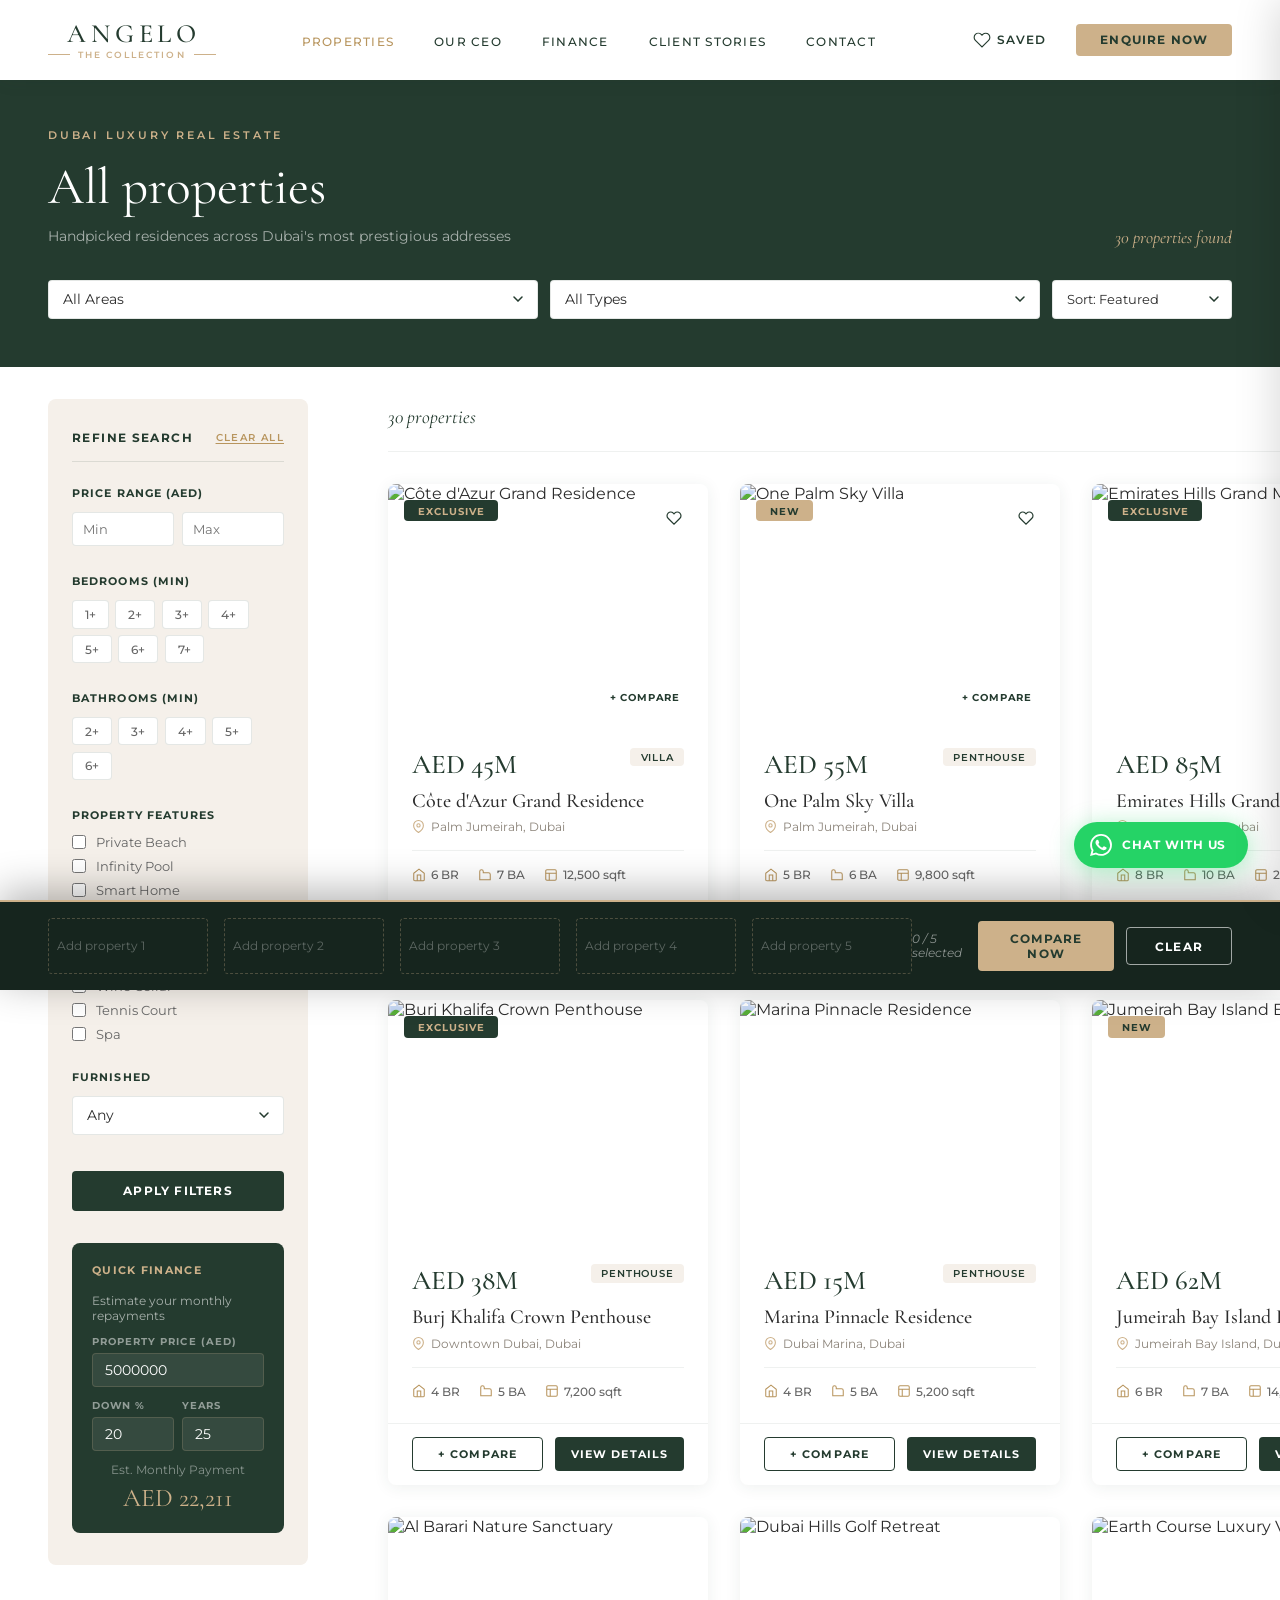
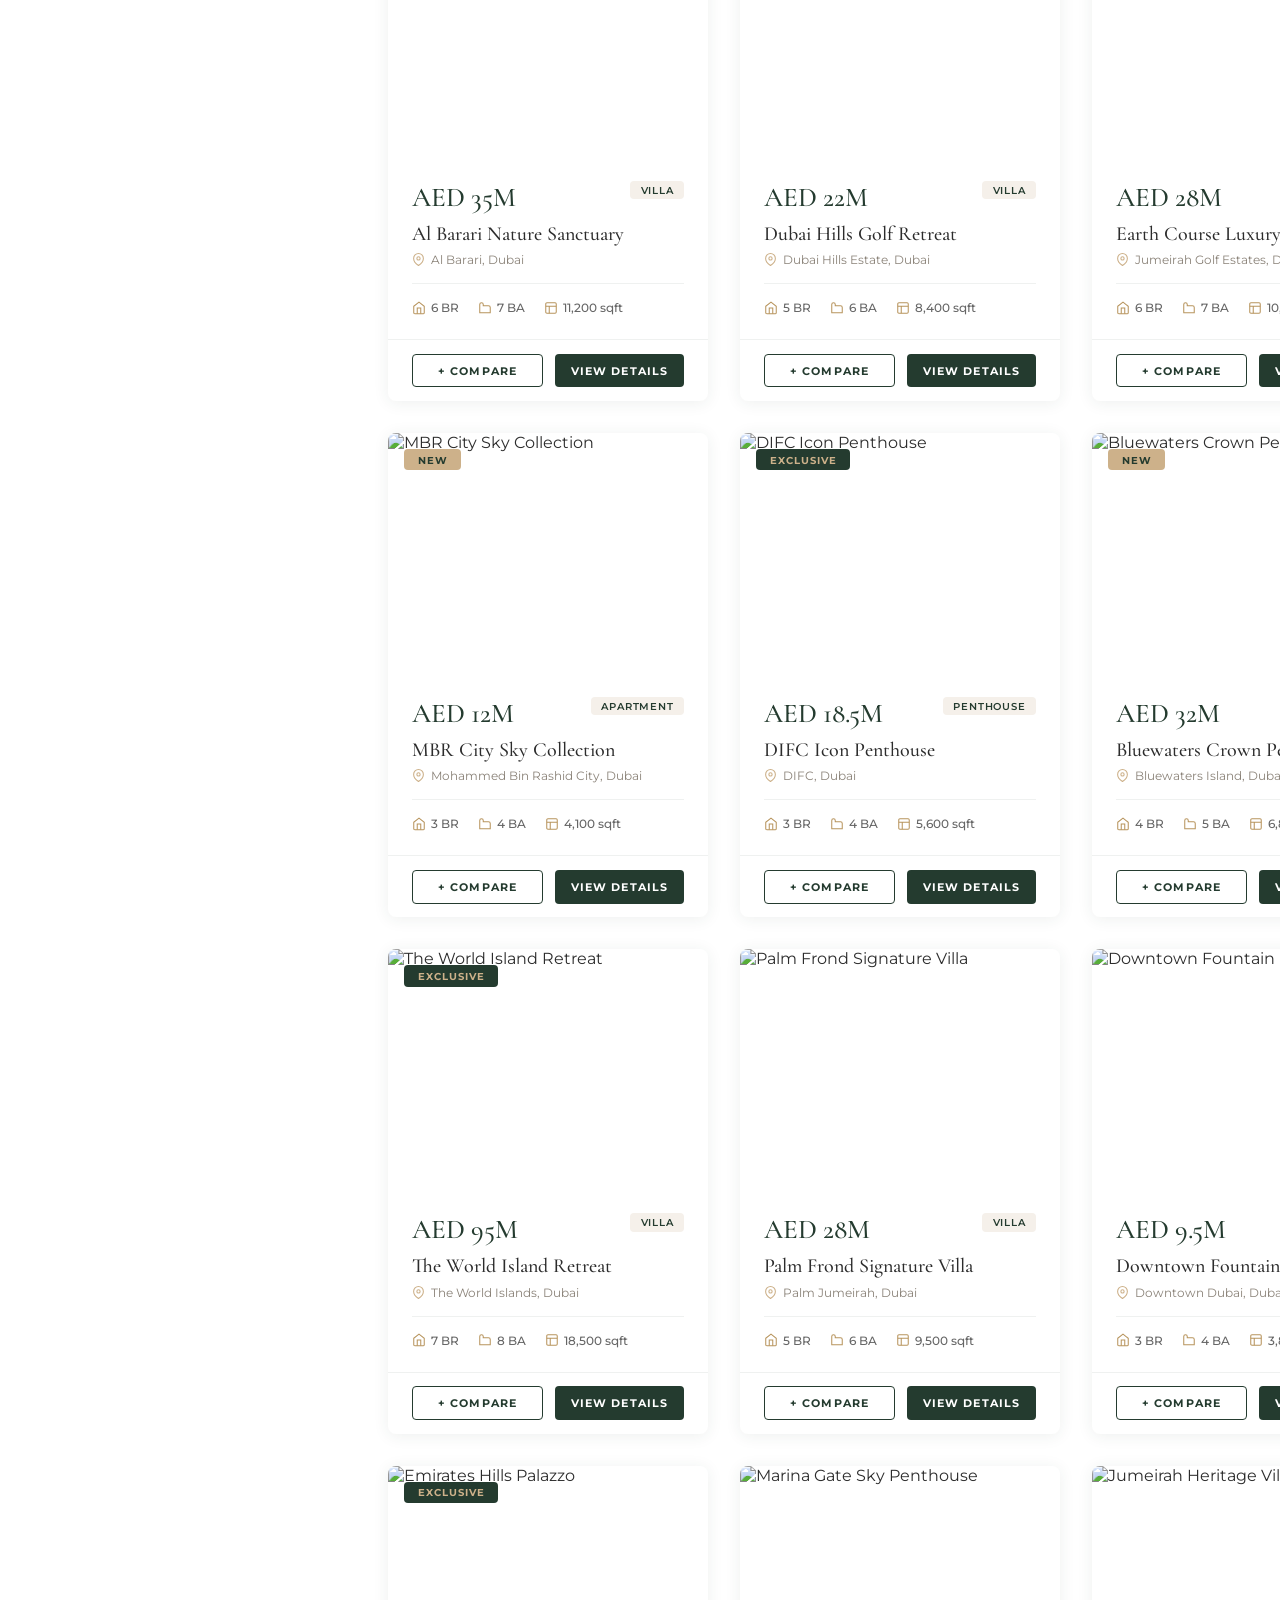
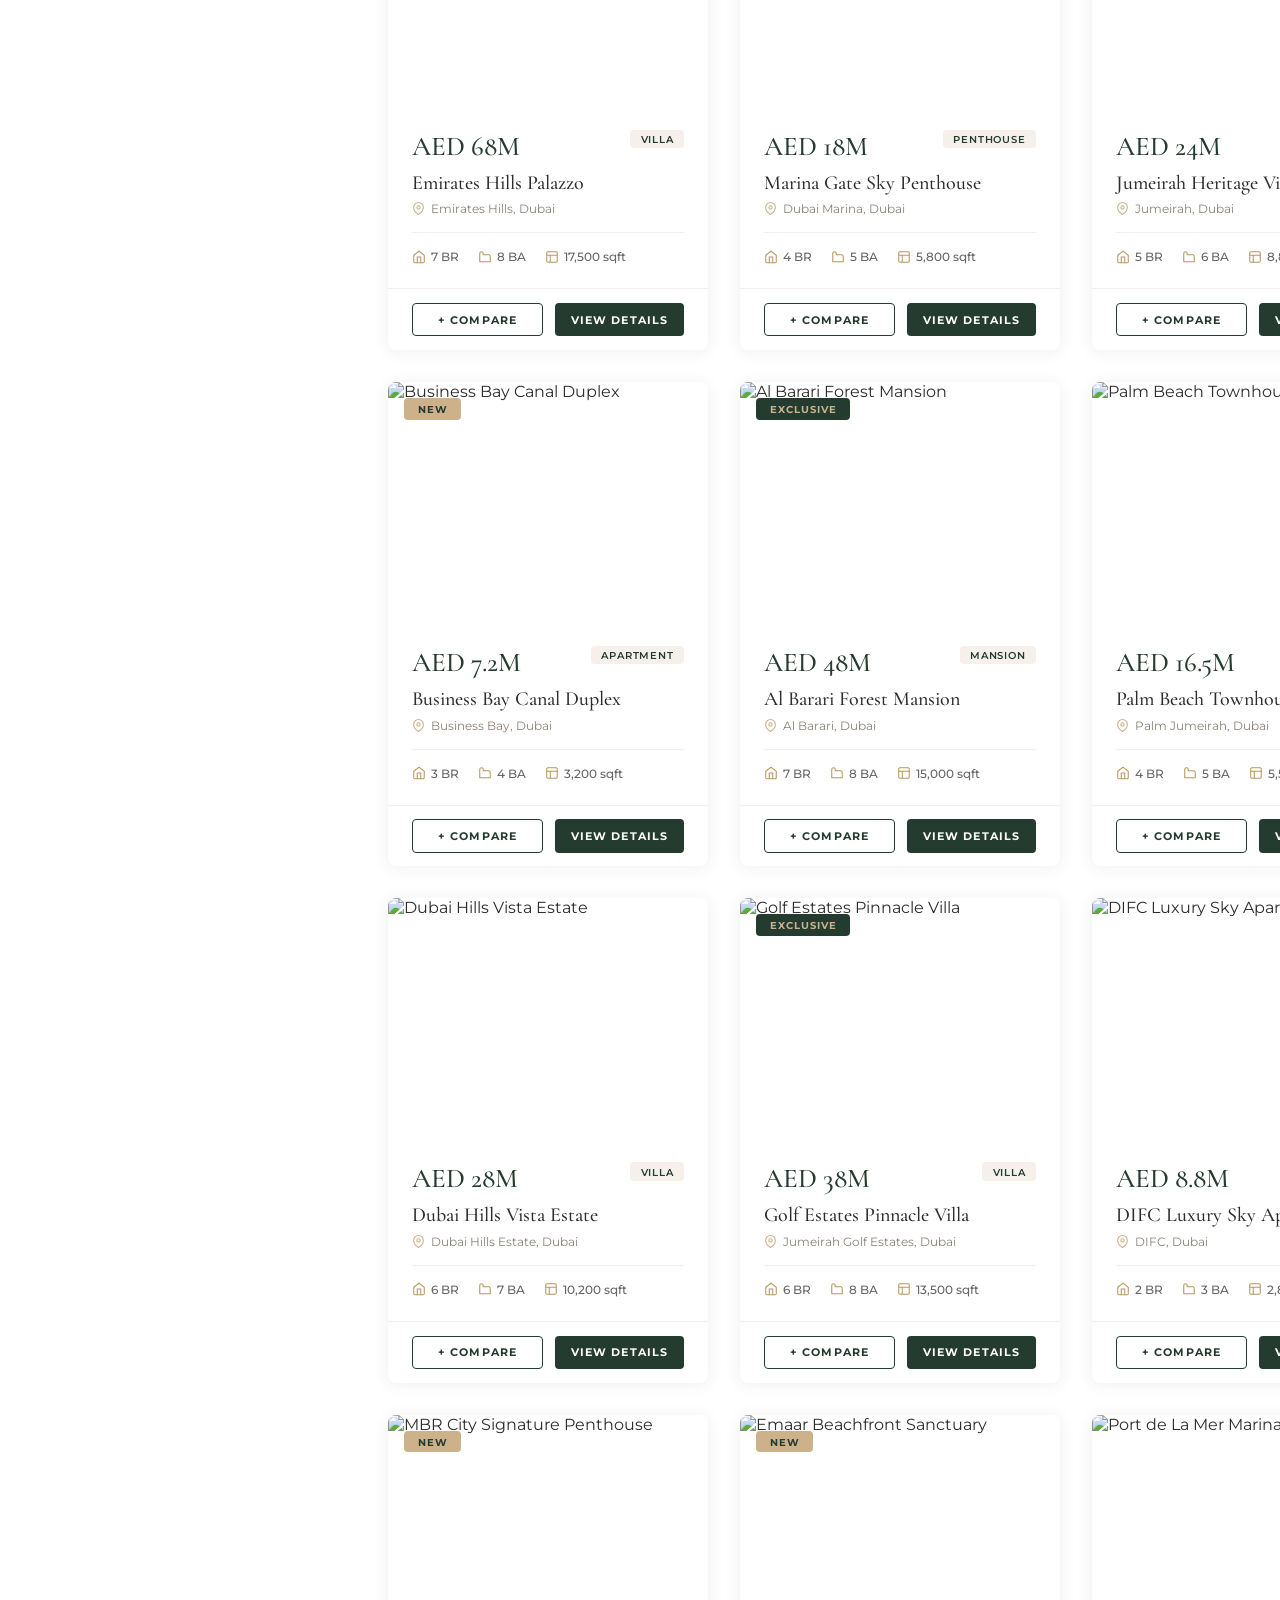
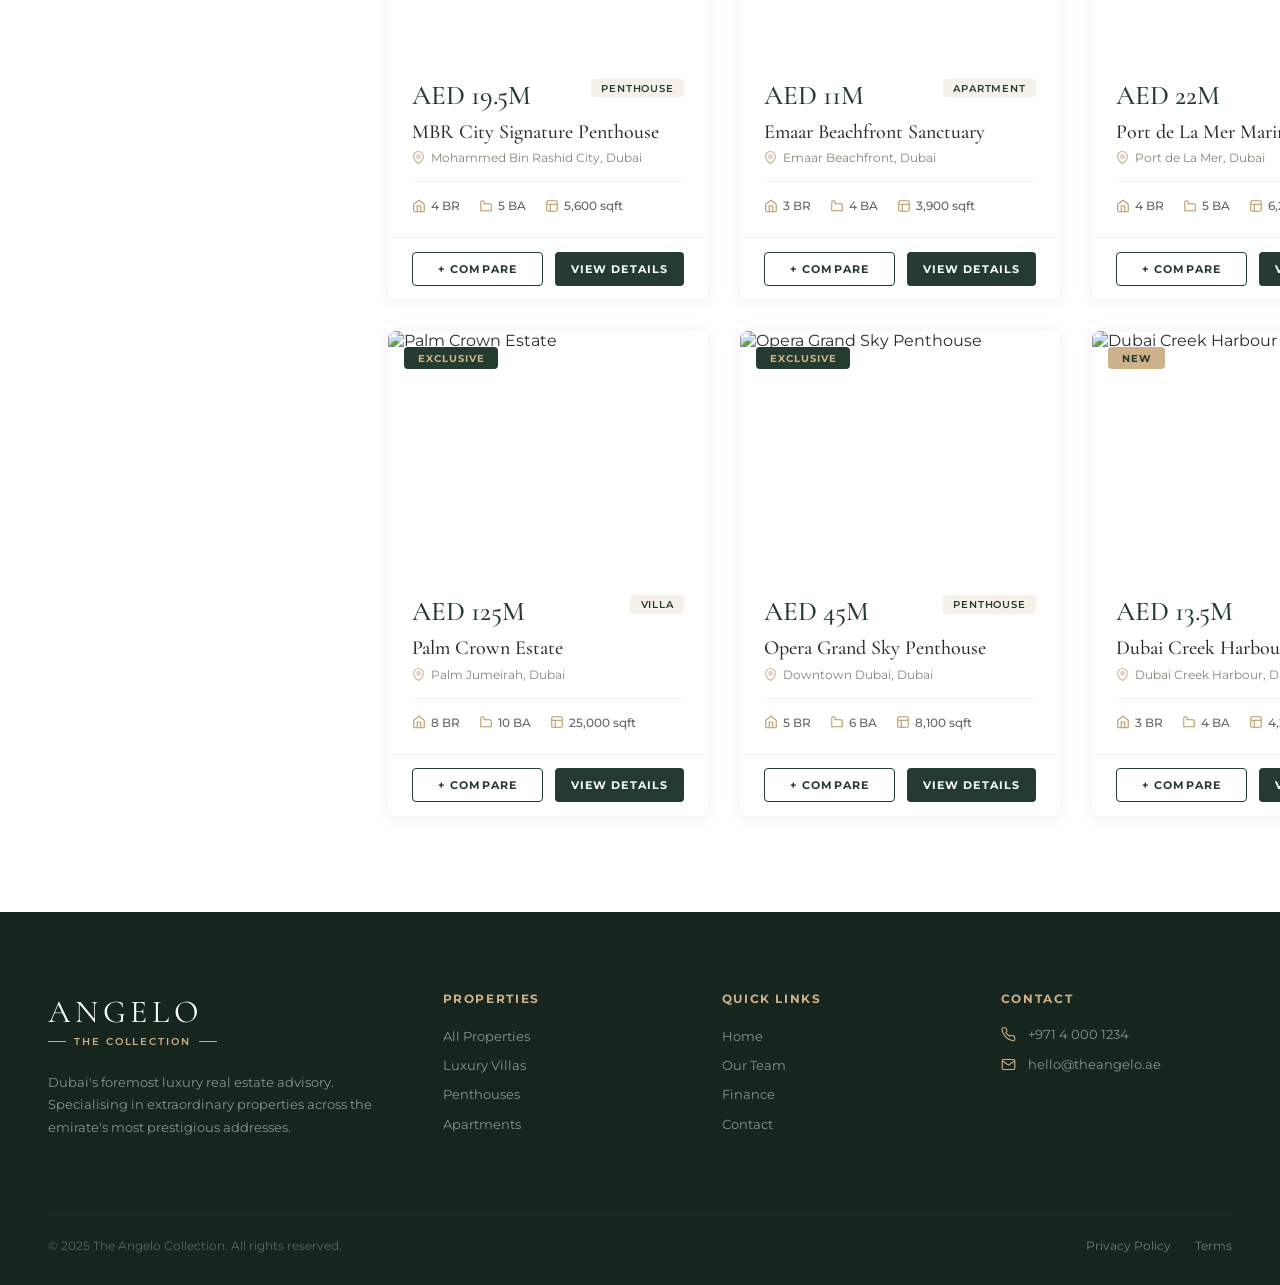
==== commit 59c87a52: "Add WhatsApp floating button linking to +971507384252" ====
--- a/listings.html
+++ b/listings.html
@@ -409,5 +409,10 @@
 
 <script src="js/data.js"></script>
 <script src="js/app.js"></script>
+
+<a href="https://wa.me/971507384252?text=Hi%2C%20I'm%20interested%20in%20a%20luxury%20property%20from%20The%20Angelo%20Collection." class="whatsapp-btn" target="_blank" rel="noopener" aria-label="Chat on WhatsApp">
+  <svg viewBox="0 0 24 24" fill="currentColor"><path d="M17.472 14.382c-.297-.149-1.758-.867-2.03-.967-.273-.099-.471-.148-.67.15-.197.297-.767.966-.94 1.164-.173.199-.347.223-.644.075-.297-.15-1.255-.463-2.39-1.475-.883-.788-1.48-1.761-1.653-2.059-.173-.297-.018-.458.13-.606.134-.133.298-.347.446-.52.149-.174.198-.298.298-.497.099-.198.05-.371-.025-.52-.075-.149-.669-1.612-.916-2.207-.242-.579-.487-.5-.669-.51-.173-.008-.371-.01-.57-.01-.198 0-.52.074-.792.372-.272.297-1.04 1.016-1.04 2.479 0 1.462 1.065 2.875 1.213 3.074.149.198 2.096 3.2 5.077 4.487.709.306 1.262.489 1.694.625.712.227 1.36.195 1.871.118.571-.085 1.758-.719 2.006-1.413.248-.694.248-1.289.173-1.413-.074-.124-.272-.198-.57-.347m-5.421 7.403h-.004a9.87 9.87 0 01-5.031-1.378l-.361-.214-3.741.982.998-3.648-.235-.374a9.86 9.86 0 01-1.51-5.26c.001-5.45 4.436-9.884 9.888-9.884 2.64 0 5.122 1.03 6.988 2.898a9.825 9.825 0 012.893 6.994c-.003 5.45-4.437 9.884-9.885 9.884m8.413-18.297A11.815 11.815 0 0012.05 0C5.495 0 .16 5.335.157 11.892c0 2.096.547 4.142 1.588 5.945L.057 24l6.305-1.654a11.882 11.882 0 005.683 1.448h.005c6.554 0 11.89-5.335 11.893-11.893a11.821 11.821 0 00-3.48-8.413z"/></svg>
+  Chat with us
+</a>
 </body>
 </html>
--- a/css/style.css
+++ b/css/style.css
@@ -1157,6 +1157,25 @@
   color:var(--white); font-size:1.4rem;
 }
 
+/* ─── WHATSAPP BUTTON ────────────────────────────────────────────────────── */
+.whatsapp-btn {
+  position:fixed; bottom:2rem; right:2rem; z-index:990;
+  display:flex; align-items:center; gap:.65rem;
+  background:#25D366; color:#fff;
+  padding:.75rem 1.35rem .75rem 1rem;
+  border-radius:50px;
+  box-shadow:0 4px 24px rgba(37,211,102,.4);
+  font-size:.72rem; font-weight:700; letter-spacing:.08em; text-transform:uppercase;
+  transition:transform .2s, box-shadow .2s;
+  white-space:nowrap;
+}
+.whatsapp-btn:hover {
+  transform:translateY(-3px) scale(1.03);
+  box-shadow:0 8px 32px rgba(37,211,102,.55);
+  color:#fff;
+}
+.whatsapp-btn svg { width:22px; height:22px; flex-shrink:0; }
+
 /* ─── UTILITIES ──────────────────────────────────────────────────────────── */
 .container { max-width:1300px; margin:0 auto; }
 .text-center { text-align:center; }
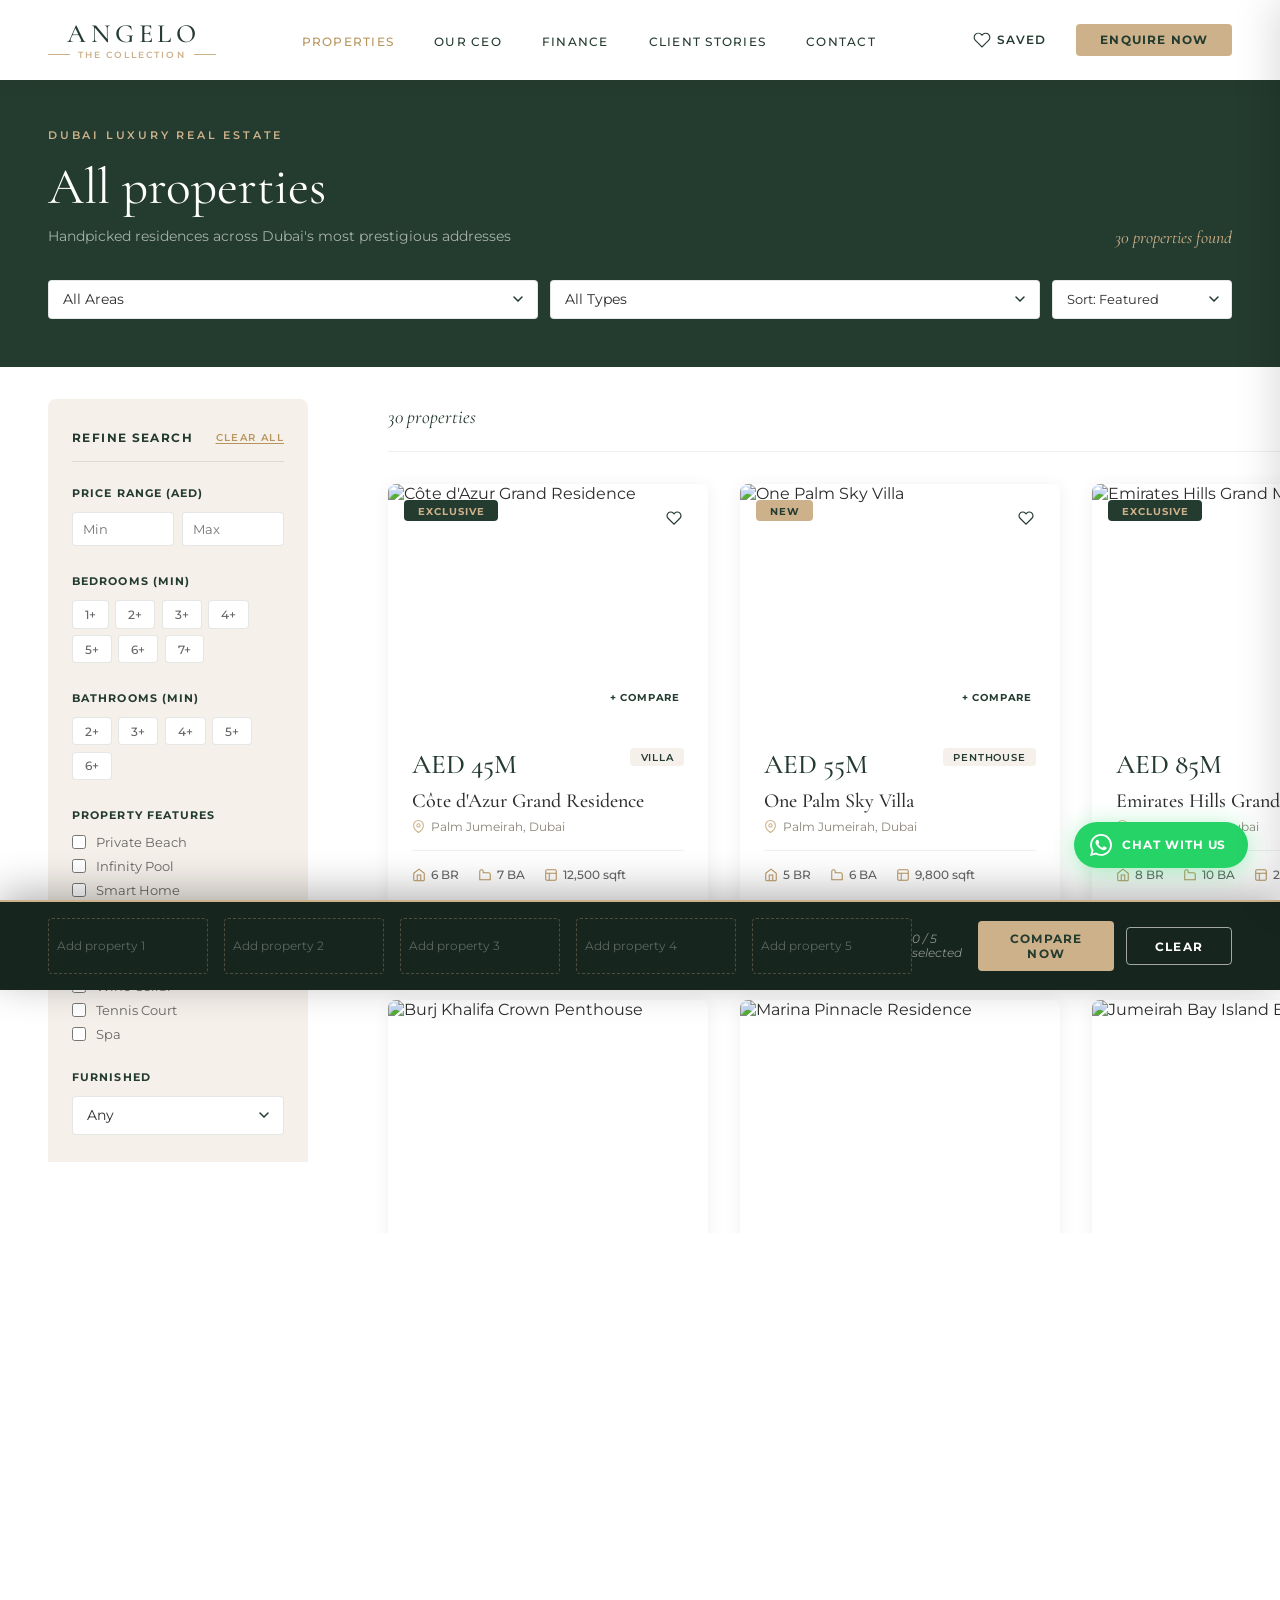
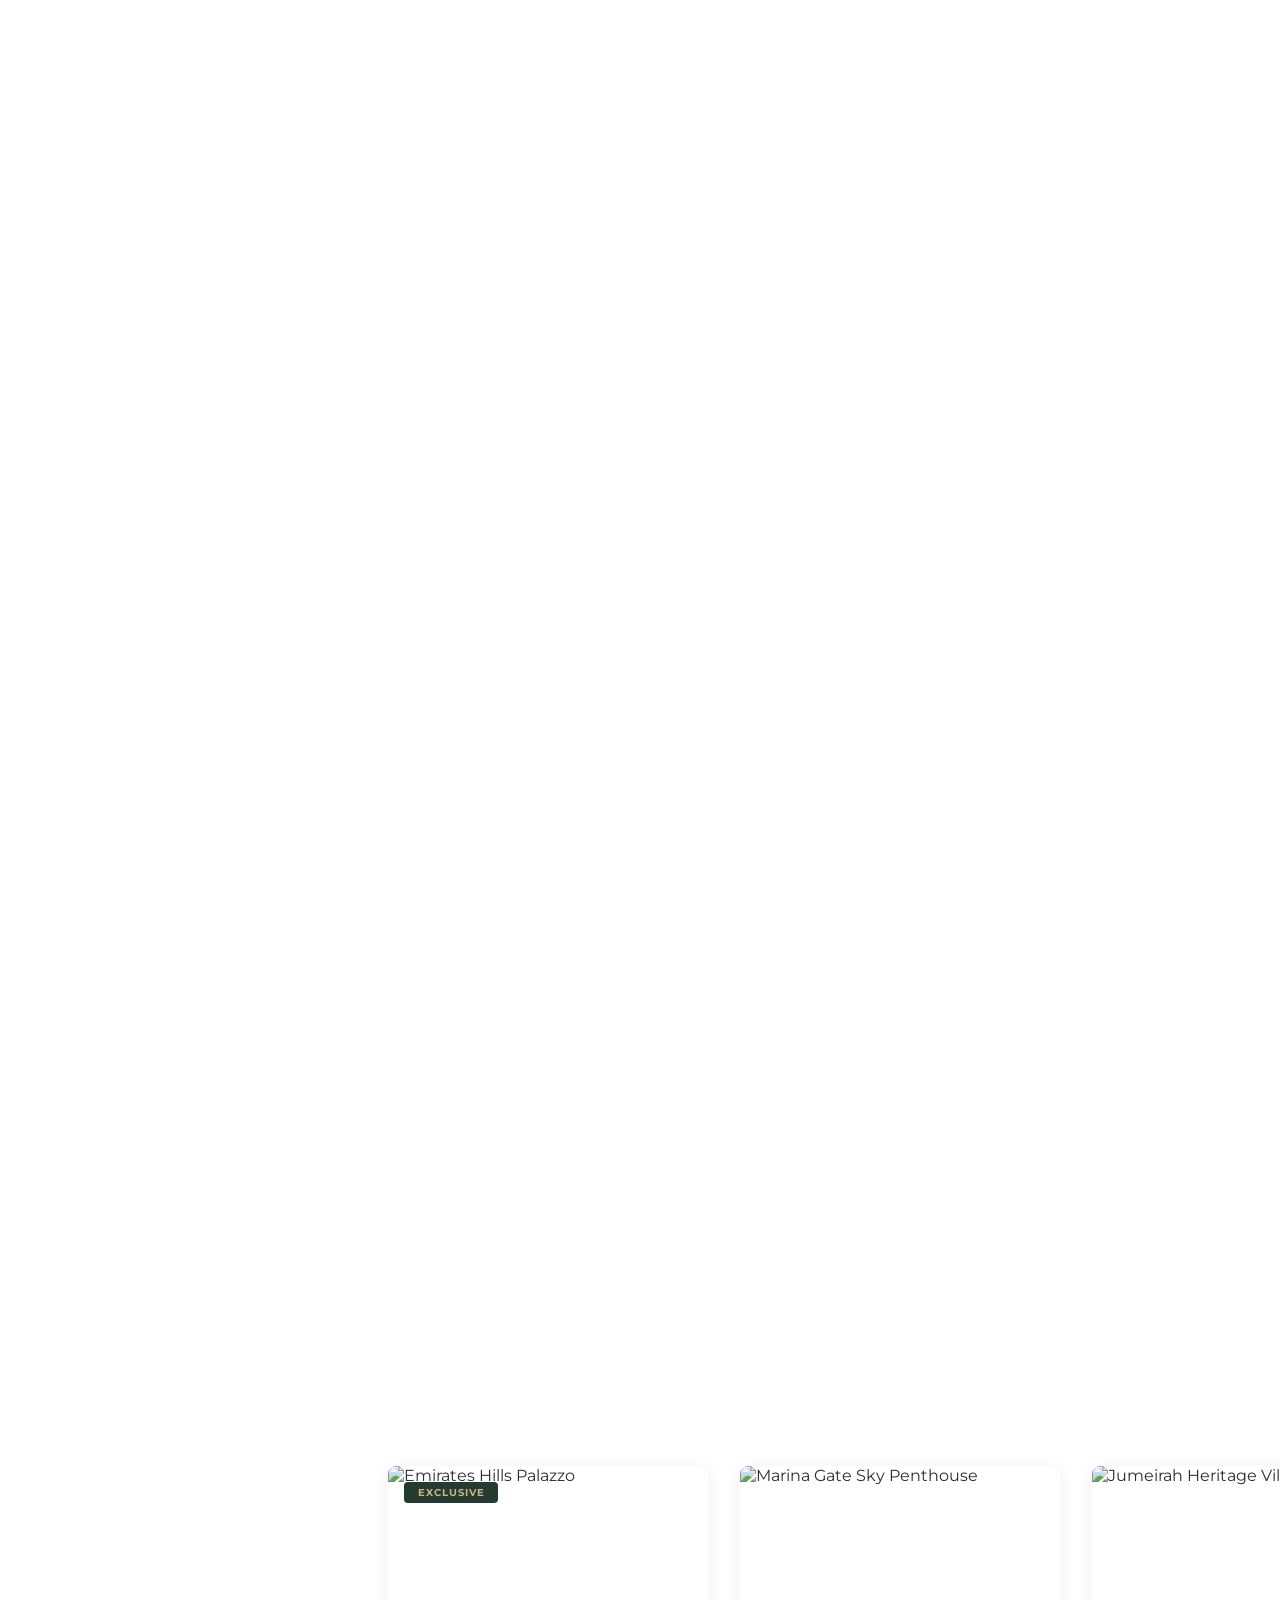
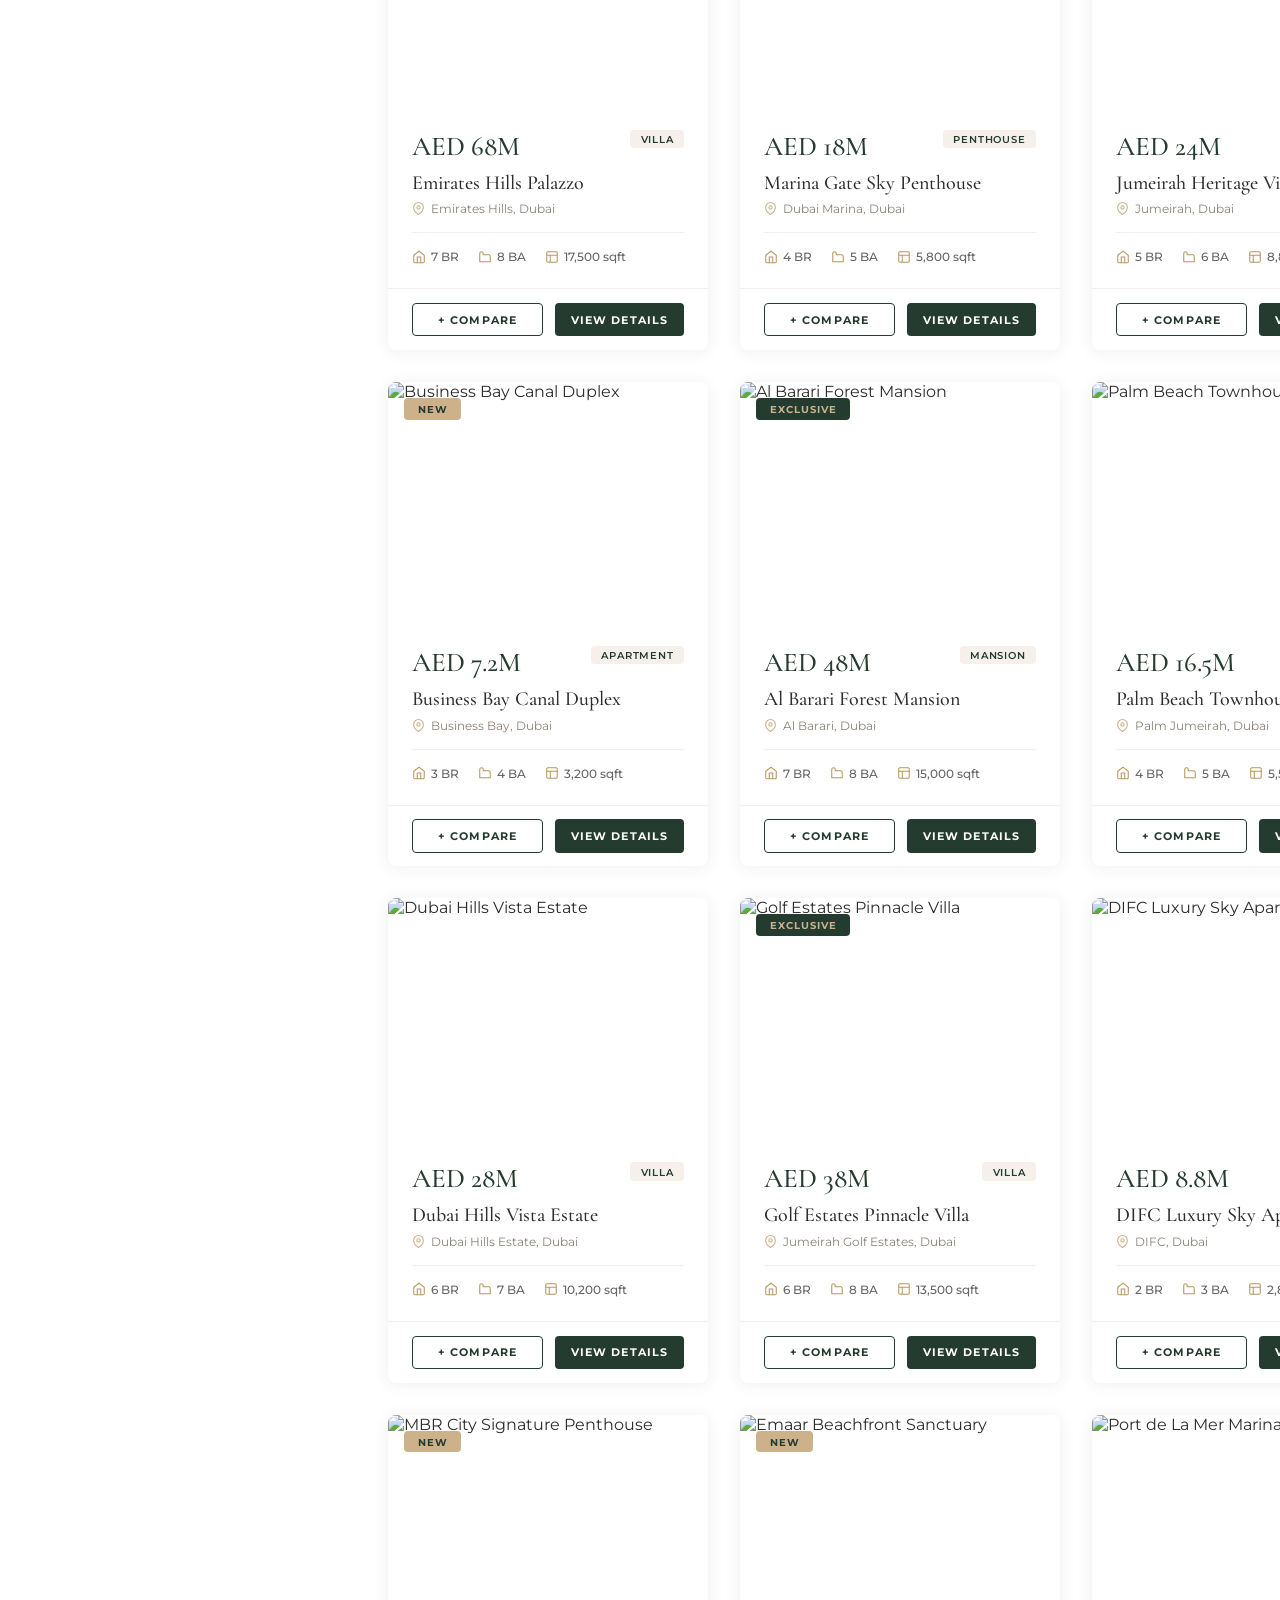
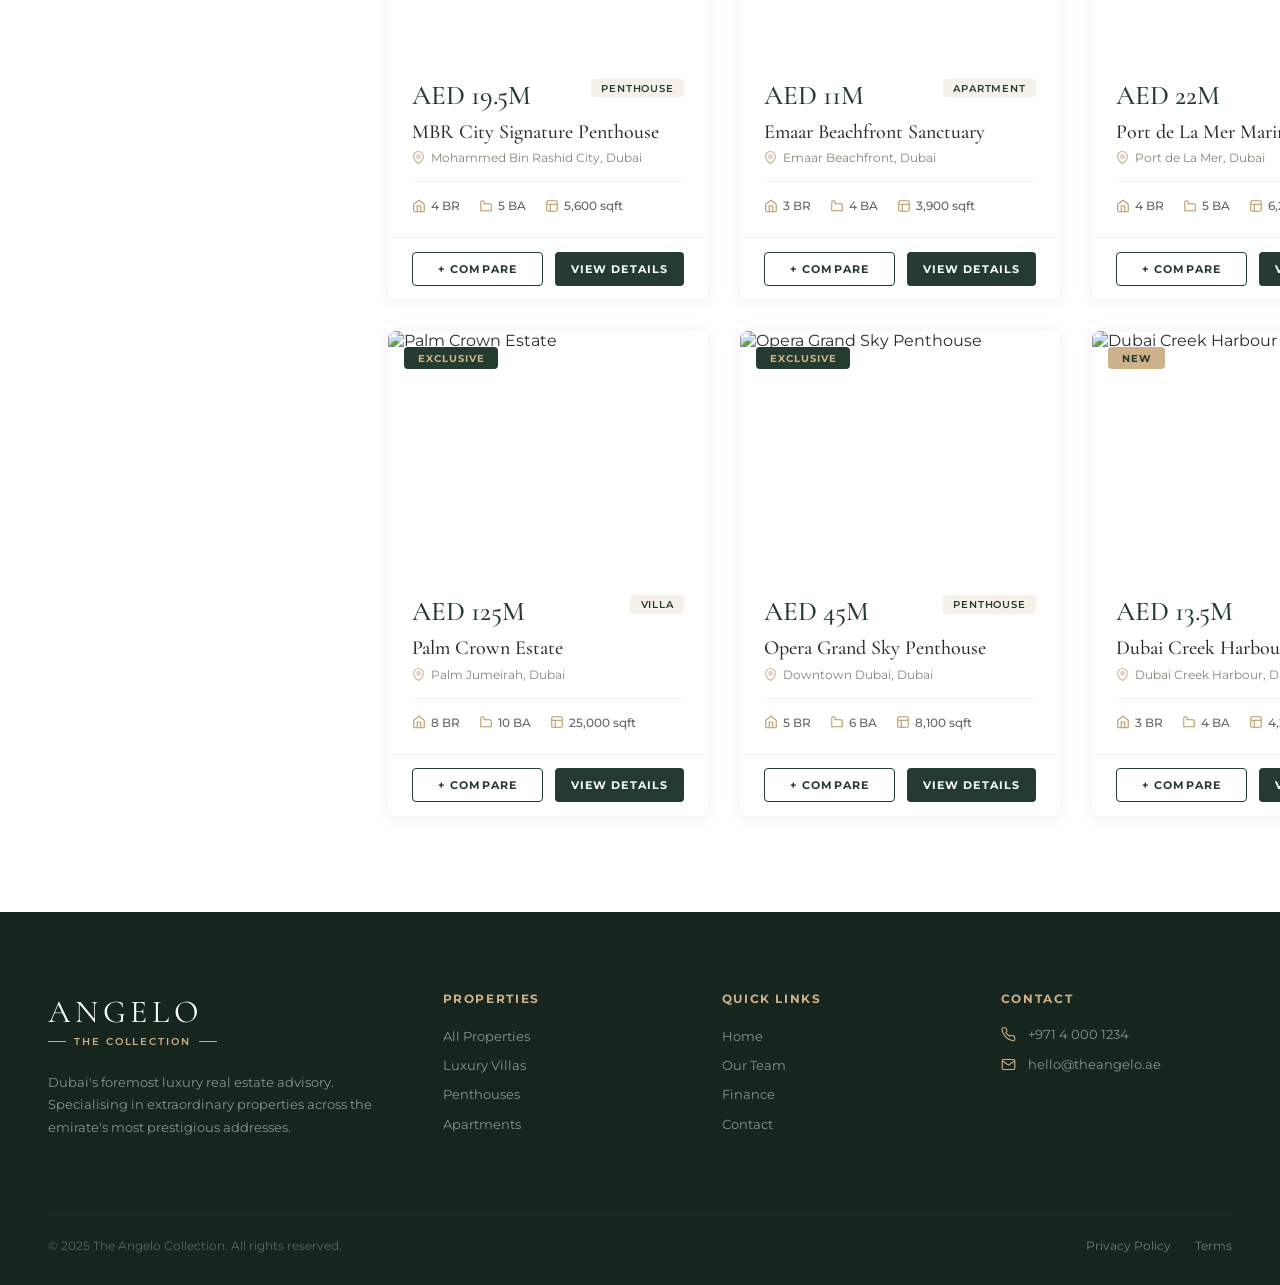
==== commit f96e5e2e: "Add vercel.json to disable CDN caching for HTML/CSS/JS — fixes stale content on Vercel edge Co-Autho" ====
--- a/listings.html
+++ b/listings.html
@@ -5,7 +5,7 @@
 <meta name="viewport" content="width=device-width,initial-scale=1">
 <title>All Properties — The Angelo Collection</title>
 <meta name="description" content="Browse all 30 luxury properties available through The Angelo Collection, Dubai's premier real estate advisory.">
-<link rel="stylesheet" href="css/style.css?v=2">
+<link rel="stylesheet" href="css/style.css?v=3">
 </head>
 <body>
 
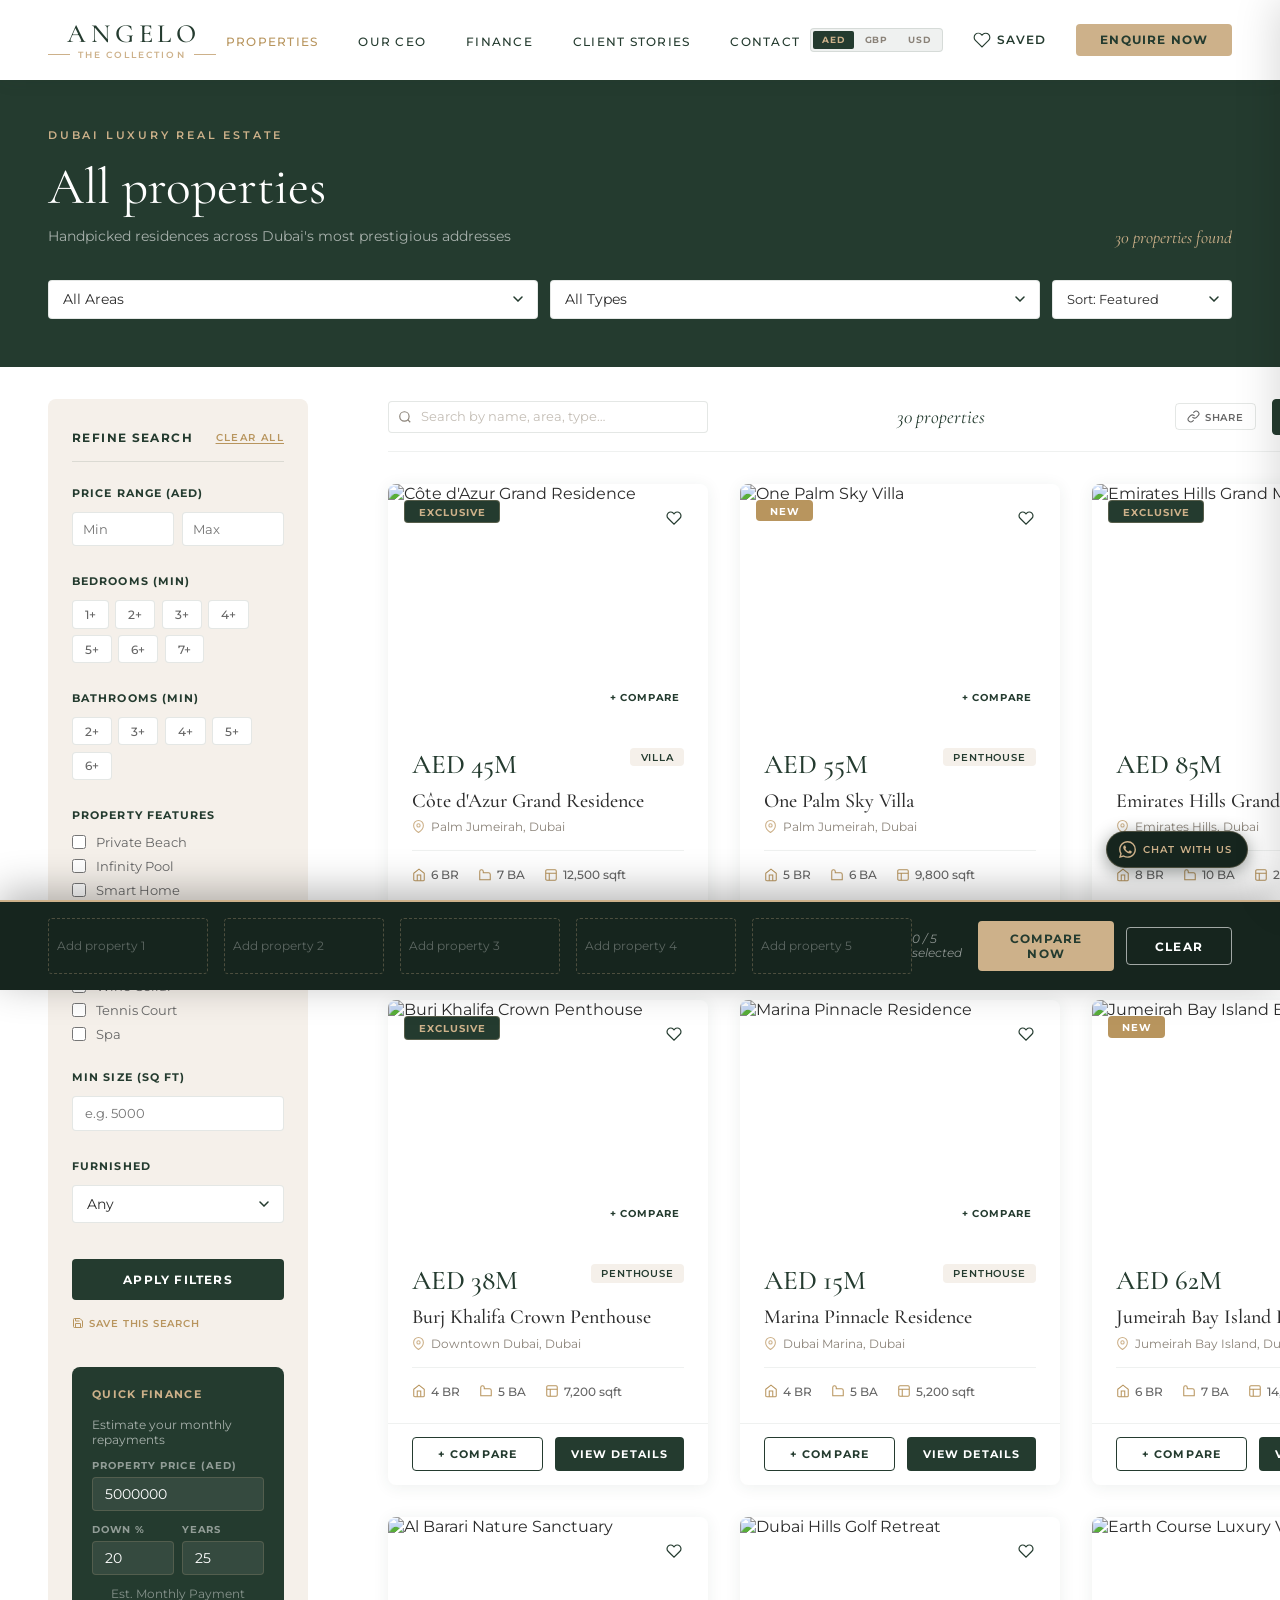
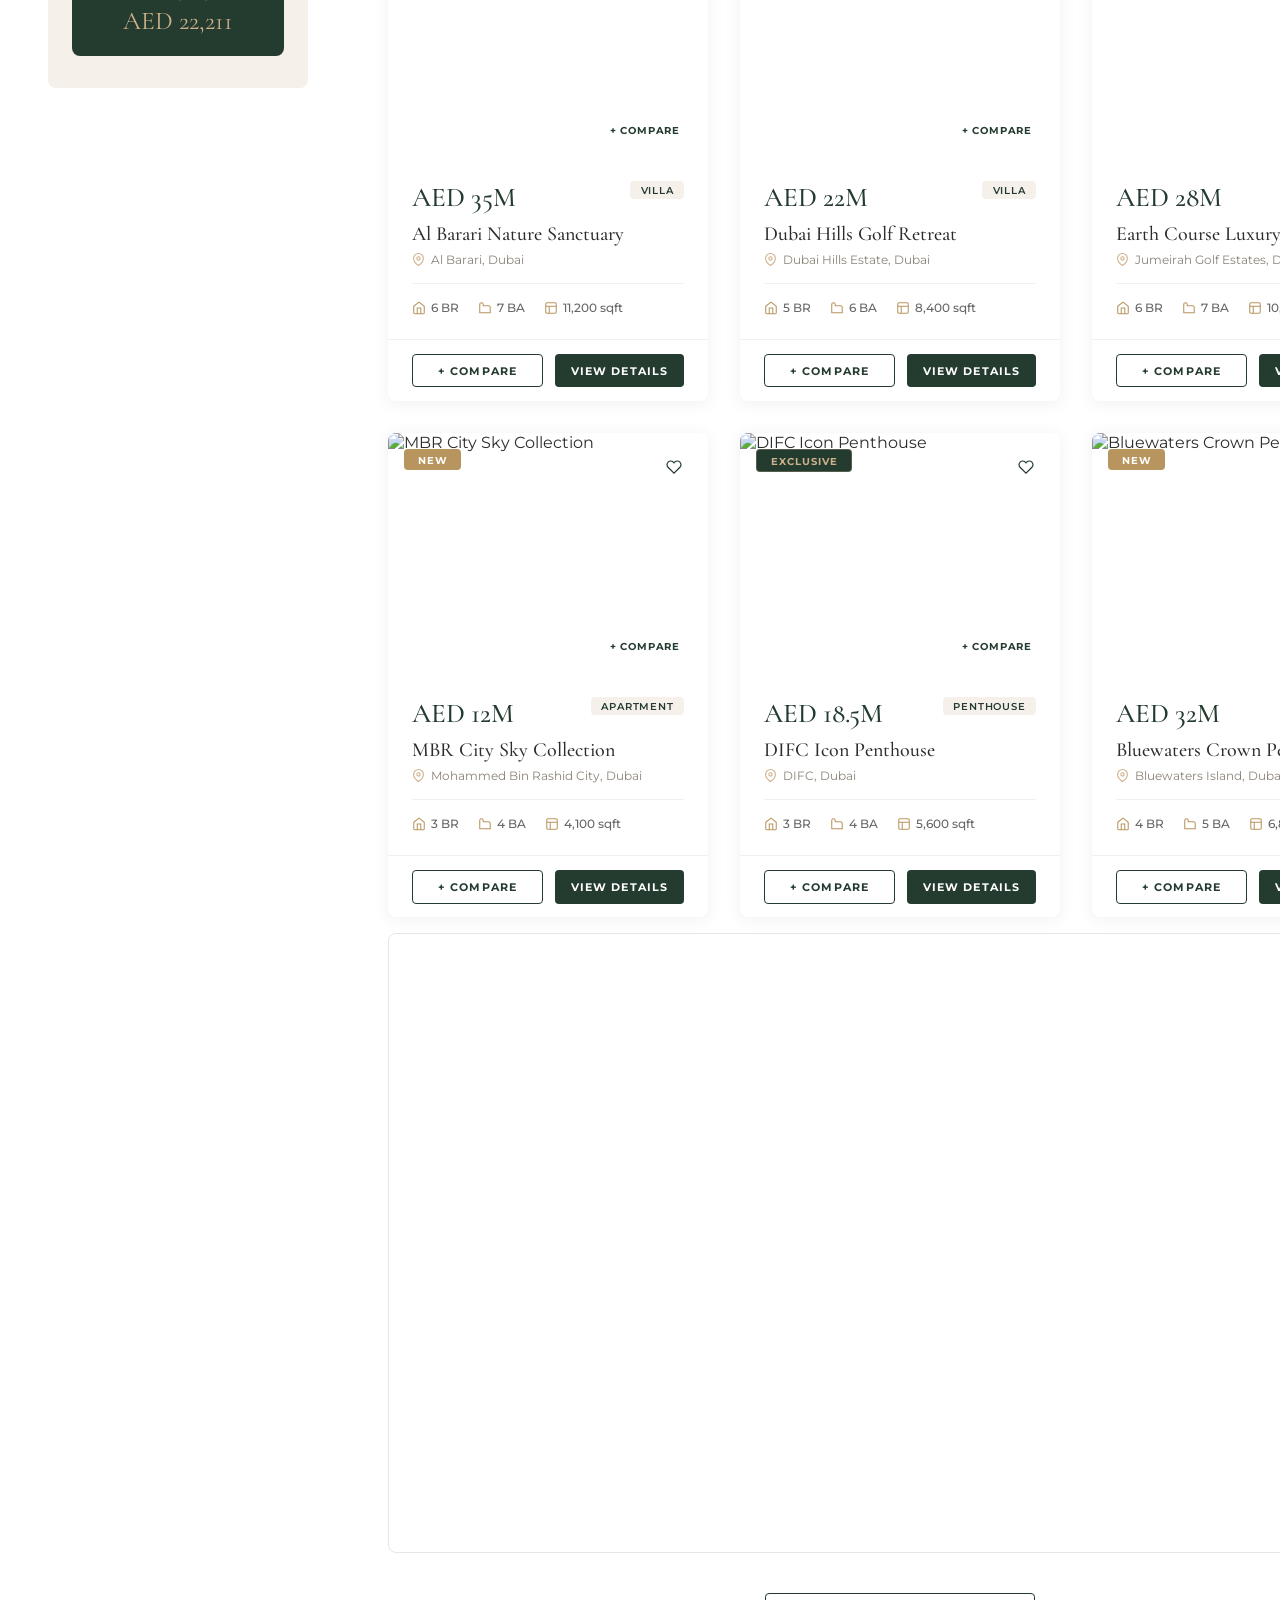
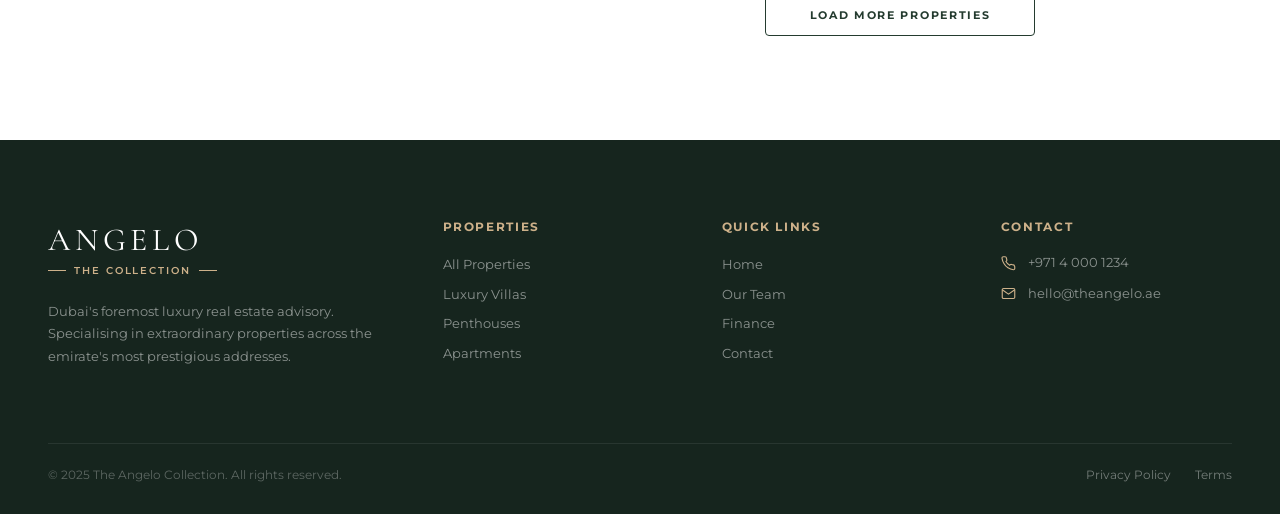
==== commit a5850f6d: "Add 10 new features: currency switcher, shareable filters, recently viewed, property detail page, ma" ====
--- a/listings.html
+++ b/listings.html
@@ -5,7 +5,12 @@
 <meta name="viewport" content="width=device-width,initial-scale=1">
 <title>All Properties — The Angelo Collection</title>
 <meta name="description" content="Browse all 30 luxury properties available through The Angelo Collection, Dubai's premier real estate advisory.">
-<link rel="stylesheet" href="css/style.css?v=3">
+<link rel="stylesheet" href="css/style.css?v=4">
+<link rel="stylesheet" href="https://unpkg.com/leaflet@1.9.4/dist/leaflet.css">
+<meta property="og:title" content="All Properties — The Angelo Collection">
+<meta property="og:description" content="Browse luxury properties in Dubai's most prestigious addresses.">
+<meta property="og:image" content="https://images.unsplash.com/photo-1613490493576-7fde63acd811?w=1200&auto=format&fit=crop&q=80">
+<meta property="og:type" content="website">
 </head>
 <body>
 
@@ -23,6 +28,11 @@
     <li><a href="index.html#contact">Contact</a></li>
   </ul>
   <div class="nav-actions">
+    <div class="currency-switcher">
+      <button class="currency-btn" data-currency="AED" onclick="Currency.set('AED')">AED</button>
+      <button class="currency-btn" data-currency="GBP" onclick="Currency.set('GBP')">GBP</button>
+      <button class="currency-btn" data-currency="USD" onclick="Currency.set('USD')">USD</button>
+    </div>
     <button class="nav-icon-btn" onclick="toggleFavPanel()" aria-label="Saved properties">
       <svg viewBox="0 0 24 24"><path d="M20.84 4.61a5.5 5.5 0 0 0-7.78 0L12 5.67l-1.06-1.06a5.5 5.5 0 0 0-7.78 7.78l1.06 1.06L12 21.23l7.78-7.78 1.06-1.06a5.5 5.5 0 0 0 0-7.78z"/></svg>
       Saved
@@ -189,6 +199,11 @@
     </div>
 
     <div class="filter-group">
+      <span class="filter-group-label">Min Size (sq ft)</span>
+      <input type="number" id="filter-min-sqft" placeholder="e.g. 5000" step="500" min="0">
+    </div>
+
+    <div class="filter-group">
       <span class="filter-group-label">Furnished</span>
       <select class="filter-select" id="filter-furnished">
         <option value="">Any</option>
@@ -198,6 +213,18 @@
     </div>
 
     <button class="apply-filters-btn" id="apply-filters">Apply Filters</button>
+
+    <!-- Saved searches -->
+    <div id="saved-searches-section" style="margin-top:1.5rem;display:none">
+      <div style="display:flex;align-items:center;justify-content:space-between;margin-bottom:.6rem">
+        <span class="filter-group-label" style="margin-bottom:0">Saved Searches</span>
+      </div>
+      <div id="saved-searches-list"></div>
+    </div>
+    <button class="save-search-btn" onclick="SavedSearches.save()" style="margin-top:.75rem">
+      <svg viewBox="0 0 24 24" fill="none" stroke="currentColor" stroke-width="2"><path d="M19 21H5a2 2 0 0 1-2-2V5a2 2 0 0 1 2-2h11l5 5v11a2 2 0 0 1-2 2z"/><polyline points="17 21 17 13 7 13 7 21"/><polyline points="7 3 7 8 15 8"/></svg>
+      Save this search
+    </button>
 
     <!-- MINI MORTGAGE -->
     <div style="margin-top:2rem;padding:1.25rem;background:var(--forest);border-radius:8px">
@@ -223,23 +250,51 @@
       <div style="text-align:center;font-size:.72rem;color:rgba(255,255,255,.45);margin-bottom:.3rem">Est. Monthly Payment</div>
       <div id="mini-result" style="text-align:center;font-family:'Cormorant Garamond',serif;font-size:1.6rem;color:var(--champagne)">—</div>
     </div>
+
+    <!-- Recently viewed -->
+    <div id="recently-viewed-section" style="margin-top:1.5rem;display:none">
+      <span class="filter-group-label">Recently Viewed</span>
+      <div id="recently-viewed-list"></div>
+    </div>
+
   </aside>
 
   <!-- MAIN GRID -->
   <div class="listings-main">
     <div class="listings-toolbar">
+      <div class="filter-search-wrap">
+        <svg viewBox="0 0 24 24" fill="none" stroke="currentColor" stroke-width="2"><circle cx="11" cy="11" r="8"/><line x1="21" y1="21" x2="16.65" y2="16.65"/></svg>
+        <input type="text" id="filter-search" placeholder="Search by name, area, type…" autocomplete="off">
+      </div>
       <div class="listings-result-count" id="listings-count-main">30 properties</div>
       <div class="listings-toolbar-right">
+        <button id="copy-link-btn" class="copy-link-btn" aria-label="Copy shareable link">
+          <svg viewBox="0 0 24 24" fill="none" stroke="currentColor" stroke-width="2" style="width:13px;height:13px"><path d="M10 13a5 5 0 0 0 7.54.54l3-3a5 5 0 0 0-7.07-7.07l-1.72 1.71"/><path d="M14 11a5 5 0 0 0-7.54-.54l-3 3a5 5 0 0 0 7.07 7.07l1.71-1.71"/></svg>
+          Share
+        </button>
         <button class="view-toggle-btn active" data-view="grid" aria-label="Grid view">
           <svg viewBox="0 0 24 24"><rect x="3" y="3" width="7" height="7"/><rect x="14" y="3" width="7" height="7"/><rect x="14" y="14" width="7" height="7"/><rect x="3" y="14" width="7" height="7"/></svg>
         </button>
         <button class="view-toggle-btn" data-view="list" aria-label="List view">
           <svg viewBox="0 0 24 24"><line x1="8" y1="6" x2="21" y2="6"/><line x1="8" y1="12" x2="21" y2="12"/><line x1="8" y1="18" x2="21" y2="18"/><line x1="3" y1="6" x2="3.01" y2="6"/><line x1="3" y1="12" x2="3.01" y2="12"/><line x1="3" y1="18" x2="3.01" y2="18"/></svg>
         </button>
+        <button class="view-toggle-btn" data-view="map" aria-label="Map view">
+          <svg viewBox="0 0 24 24" fill="none" stroke="currentColor" stroke-width="2"><path d="M21 10c0 7-9 13-9 13s-9-6-9-13a9 9 0 0 1 18 0z"/><circle cx="12" cy="10" r="3"/></svg>
+        </button>
       </div>
     </div>
 
     <div class="properties-grid" id="listings-grid" style="grid-template-columns:repeat(auto-fill,minmax(320px,1fr))"></div>
+
+    <!-- Map view container -->
+    <div class="listings-map-container" id="listings-map-container">
+      <div id="listings-map" style="height:100%"></div>
+    </div>
+
+    <!-- Load more -->
+    <div id="load-more-wrap" class="load-more-wrap" style="display:none">
+      <button id="load-more-btn" class="btn btn-outline load-more-btn">Load More Properties</button>
+    </div>
   </div>
 </div>
 
@@ -379,20 +434,21 @@
 // Read URL params and pre-fill filters
 function readURLParams() {
   const params = new URLSearchParams(window.location.search);
-  const area     = params.get('area');
-  const type     = params.get('type');
-  const maxPrice = params.get('maxPrice');
-  const beds     = params.get('beds');
-  if (area) {
-    const el = document.getElementById('filter-area');
-    if (el) { el.value = area; Filter.state.area = area; }
-  }
-  if (type) {
-    const el = document.getElementById('filter-type');
-    if (el) { el.value = type; Filter.state.type = type; }
-  }
+  const get = k => params.get(k);
+  const setEl = (id, val) => { const e = document.getElementById(id); if (e && val) e.value = val; };
+  const area = get('area'), type = get('type'), maxPrice = get('maxPrice'),
+        minPrice = get('minPrice'), beds = get('beds'), baths = get('baths'),
+        sort = get('sort'), q = get('q'), minSqft = get('minSqft'), furnished = get('furnished');
+  if (area)     { setEl('filter-area', area);         Filter.state.area = area; }
+  if (type)     { setEl('filter-type', type);         Filter.state.type = type; }
+  if (sort)     { setEl('sort-select', sort);         Filter.state.sort = sort; }
+  if (q)        { setEl('filter-search', q);          Filter.state.search = q; }
+  if (minSqft)  { setEl('filter-min-sqft', minSqft); Filter.state.minSqft = minSqft; }
+  if (furnished){ setEl('filter-furnished', furnished); Filter.state.furnished = furnished; }
   if (maxPrice) Filter.state.maxPrice = maxPrice;
+  if (minPrice) Filter.state.minPrice = minPrice;
   if (beds)     Filter.state.beds = beds;
+  if (baths)    Filter.state.baths = baths;
 }
 
 document.addEventListener('DOMContentLoaded', () => {
@@ -400,17 +456,14 @@
   initMiniCalc();
 });
 
-// Furnished filter
-document.getElementById('filter-furnished')?.addEventListener('change', e => {
-  Filter.state.furnished = e.target.value;
-  Filter.renderResults();
-});
+// Furnished filter is wired in app.js initListingsPage()
 </script>
 
 <script src="js/data.js"></script>
 <script src="js/app.js"></script>
-
-<a href="https://wa.me/971507384252?text=Hi%2C%20I'm%20interested%20in%20a%20luxury%20property%20from%20The%20Angelo%20Collection." class="whatsapp-btn" target="_blank" rel="noopener" aria-label="Chat on WhatsApp">
+<script src="https://unpkg.com/leaflet@1.9.4/dist/leaflet.js"></script>
+
+<a href="https://wa.me/971585395932?text=Hi%2C%20I'm%20interested%20in%20a%20luxury%20property%20from%20The%20Angelo%20Collection." class="whatsapp-btn" target="_blank" rel="noopener" aria-label="Chat on WhatsApp">
   <svg viewBox="0 0 24 24" fill="currentColor"><path d="M17.472 14.382c-.297-.149-1.758-.867-2.03-.967-.273-.099-.471-.148-.67.15-.197.297-.767.966-.94 1.164-.173.199-.347.223-.644.075-.297-.15-1.255-.463-2.39-1.475-.883-.788-1.48-1.761-1.653-2.059-.173-.297-.018-.458.13-.606.134-.133.298-.347.446-.52.149-.174.198-.298.298-.497.099-.198.05-.371-.025-.52-.075-.149-.669-1.612-.916-2.207-.242-.579-.487-.5-.669-.51-.173-.008-.371-.01-.57-.01-.198 0-.52.074-.792.372-.272.297-1.04 1.016-1.04 2.479 0 1.462 1.065 2.875 1.213 3.074.149.198 2.096 3.2 5.077 4.487.709.306 1.262.489 1.694.625.712.227 1.36.195 1.871.118.571-.085 1.758-.719 2.006-1.413.248-.694.248-1.289.173-1.413-.074-.124-.272-.198-.57-.347m-5.421 7.403h-.004a9.87 9.87 0 01-5.031-1.378l-.361-.214-3.741.982.998-3.648-.235-.374a9.86 9.86 0 01-1.51-5.26c.001-5.45 4.436-9.884 9.888-9.884 2.64 0 5.122 1.03 6.988 2.898a9.825 9.825 0 012.893 6.994c-.003 5.45-4.437 9.884-9.885 9.884m8.413-18.297A11.815 11.815 0 0012.05 0C5.495 0 .16 5.335.157 11.892c0 2.096.547 4.142 1.588 5.945L.057 24l6.305-1.654a11.882 11.882 0 005.683 1.448h.005c6.554 0 11.89-5.335 11.893-11.893a11.821 11.821 0 00-3.48-8.413z"/></svg>
   Chat with us
 </a>
--- a/css/style.css
+++ b/css/style.css
@@ -346,6 +346,50 @@
   gap:2rem;
   max-width:1300px; margin:0 auto;
 }
+
+/* ── Featured 2-row horizontal scroll (homepage only) ─────────────────── */
+.featured-scroll-outer {
+  overflow-x:auto; overflow-y:hidden;
+  padding:0 3rem 1.25rem;
+  margin:0 -3rem;
+  scrollbar-width:thin;
+  scrollbar-color:var(--champagne-lt) transparent;
+}
+.featured-scroll-outer::-webkit-scrollbar { height:3px; }
+.featured-scroll-outer::-webkit-scrollbar-track { background:transparent; }
+.featured-scroll-outer::-webkit-scrollbar-thumb { background:var(--champagne-lt); border-radius:2px; }
+.properties-grid.featured-row {
+  display:grid;
+  grid-auto-flow:column;
+  grid-auto-columns:330px;
+  gap:1.5rem;
+  max-width:none; margin:0;
+  width:max-content;
+}
+
+.featured-row-divider {
+  max-width:1300px; margin:2.5rem auto 1.5rem;
+  display:flex; align-items:center; gap:1.5rem;
+}
+.featured-row-divider::after {
+  content:''; flex:1; height:1px; background:var(--champagne-lt);
+}
+.featured-row-label {
+  font-size:1.15rem; font-weight:600; letter-spacing:.06em; text-transform:uppercase;
+  color:var(--forest); white-space:nowrap;
+}
+
+/* ── Off-market overlay ──────────────────────────────────────────────── */
+.property-card.off-market .card-image-wrap img {
+  filter:blur(9px); transform:scale(1.06);
+}
+.property-card.off-market .card-image-wrap::after {
+  content:'OFF MARKET';
+  position:absolute; inset:0; z-index:3;
+  display:flex; align-items:center; justify-content:center;
+  color:#fff; font-size:.72rem; font-weight:700; letter-spacing:.28em;
+  background:rgba(22,37,30,.18);
+}
 .property-card {
   background:var(--white);
   border-radius:var(--radius-lg);
@@ -1160,21 +1204,24 @@
 /* ─── WHATSAPP BUTTON ────────────────────────────────────────────────────── */
 .whatsapp-btn {
   position:fixed; bottom:2rem; right:2rem; z-index:990;
-  display:flex; align-items:center; gap:.65rem;
-  background:#25D366; color:#fff;
-  padding:.75rem 1.35rem .75rem 1rem;
+  display:flex; align-items:center; gap:.45rem;
+  background:var(--forest-dark); color:var(--champagne);
+  padding:.55rem .9rem .55rem .7rem;
   border-radius:50px;
-  box-shadow:0 4px 24px rgba(37,211,102,.4);
-  font-size:.72rem; font-weight:700; letter-spacing:.08em; text-transform:uppercase;
-  transition:transform .2s, box-shadow .2s;
+  border:1px solid rgba(205,177,138,.28);
+  box-shadow:0 4px 18px rgba(16,24,20,.45);
+  font-size:.6rem; font-weight:600; letter-spacing:.12em; text-transform:uppercase;
+  transition:transform .2s, box-shadow .2s, border-color .2s;
   white-space:nowrap;
 }
 .whatsapp-btn:hover {
-  transform:translateY(-3px) scale(1.03);
-  box-shadow:0 8px 32px rgba(37,211,102,.55);
-  color:#fff;
-}
-.whatsapp-btn svg { width:22px; height:22px; flex-shrink:0; }
+  transform:translateY(-2px);
+  box-shadow:0 8px 26px rgba(16,24,20,.6);
+  border-color:rgba(205,177,138,.55);
+  color:var(--champagne);
+}
+.whatsapp-btn svg { width:17px; height:17px; flex-shrink:0; }
+body:has(.compare-bar.visible) .whatsapp-btn { bottom:calc(2rem + 88px); transition:bottom .4s cubic-bezier(.25,.46,.45,.94), transform .2s, box-shadow .2s, border-color .2s; }
 
 /* ─── UTILITIES ──────────────────────────────────────────────────────────── */
 .container { max-width:1300px; margin:0 auto; }
@@ -1182,4 +1229,244 @@
 .mt-1 { margin-top:.5rem; }
 .mt-2 { margin-top:1rem; }
 .mt-3 { margin-top:1.5rem; }
+
+/* ─── CURRENCY SWITCHER ──────────────────────────────────────────────────── */
+.currency-switcher {
+  display:flex; align-items:center; gap:2px;
+  background:rgba(36,59,47,.07);
+  border:1px solid var(--border); border-radius:4px; padding:2px;
+}
+.currency-btn {
+  font-size:.58rem; font-weight:700; letter-spacing:.1em; text-transform:uppercase;
+  padding:.28rem .55rem; border-radius:2px; color:var(--gray);
+  transition:background .15s, color .15s; line-height:1;
+}
+.currency-btn.active  { background:var(--forest); color:var(--champagne); }
+.currency-btn:hover:not(.active) { color:var(--forest); }
+.nav.transparent .currency-switcher { background:rgba(255,255,255,.1); border-color:rgba(255,255,255,.15); }
+.nav.transparent .currency-btn { color:rgba(255,255,255,.6); }
+.nav.transparent .currency-btn.active { background:rgba(255,255,255,.2); color:var(--white); }
+
+/* ─── PROPERTY DETAIL PAGE ───────────────────────────────────────────────── */
+.prop-hero {
+  position:relative; height:72vh; min-height:520px; overflow:hidden;
+  margin-top:var(--nav-h);
+}
+.prop-hero-img {
+  position:absolute; inset:0; width:100%; height:100%; object-fit:cover;
+  transition:transform 8s ease;
+}
+.prop-hero-overlay {
+  position:absolute; inset:0;
+  background:linear-gradient(to top, rgba(16,25,20,.88) 0%, rgba(16,25,20,.35) 55%, rgba(16,25,20,.12) 100%);
+}
+.prop-hero-content {
+  position:absolute; bottom:0; left:0; right:0;
+  padding:3rem; max-width:1400px; margin:0 auto;
+}
+.prop-back-btn {
+  display:inline-flex; align-items:center; gap:.4rem;
+  color:rgba(255,255,255,.65); font-size:.65rem; font-weight:600; letter-spacing:.12em; text-transform:uppercase;
+  margin-bottom:1.5rem; transition:color .2s;
+}
+.prop-back-btn svg { width:16px; height:16px; }
+.prop-back-btn:hover { color:var(--champagne); }
+.prop-hero-price {
+  font-family:'Cormorant Garamond',serif; font-size:2.2rem; color:var(--champagne);
+  font-weight:400; line-height:1; margin-bottom:.6rem;
+}
+.prop-hero-title { font-size:clamp(1.8rem,4vw,3.2rem); color:var(--white); margin-bottom:.75rem; }
+.prop-hero-location { font-size:.82rem; color:rgba(255,255,255,.65); display:flex; align-items:center; gap:.4rem; }
+.prop-badge-tag {
+  display:inline-block; font-size:.6rem; font-weight:700; letter-spacing:.2em; text-transform:uppercase;
+  padding:.32rem .75rem; border-radius:3px; margin-bottom:.9rem;
+}
+.badge-exclusive { background:var(--forest); color:var(--champagne); border:1px solid rgba(205,177,138,.3); }
+.badge-new       { background:var(--champagne-dk); color:var(--white); }
+
+.prop-content-wrap {
+  max-width:1400px; margin:0 auto; padding:0 3rem 5rem;
+}
+.prop-specs-strip {
+  display:flex; flex-wrap:wrap; gap:0;
+  border:1px solid var(--border); border-radius:var(--radius-lg); overflow:hidden;
+  margin:-2.5rem 0 3rem; position:relative; z-index:10;
+  background:var(--white); box-shadow:var(--shadow-md);
+}
+.prop-spec {
+  flex:1; min-width:100px; padding:1.25rem 1rem;
+  border-right:1px solid var(--border);
+  display:flex; flex-direction:column; align-items:center; gap:.35rem; text-align:center;
+}
+.prop-spec:last-child { border-right:none; }
+.prop-spec-val { font-family:'Cormorant Garamond',serif; font-size:1.4rem; color:var(--forest); font-weight:500; line-height:1; }
+.prop-spec-lbl { font-size:.57rem; font-weight:700; letter-spacing:.12em; text-transform:uppercase; color:var(--gray); }
+.prop-spec-view { flex:2; min-width:160px; }
+.prop-spec-view .prop-spec-val { font-size:1rem; font-family:'Montserrat',sans-serif; font-weight:500; }
+
+.prop-columns { display:grid; grid-template-columns:1fr 340px; gap:3.5rem; align-items:start; }
+.prop-main-col {}
+.prop-sidebar-col {
+  display:flex; flex-direction:column; gap:1.25rem;
+  position:sticky; top:calc(var(--nav-h) + 1.5rem);
+}
+
+.prop-section { padding:2.5rem 0; border-bottom:1px solid var(--border-lt); }
+.prop-section:last-child { border-bottom:none; }
+.prop-section-title { font-size:1.7rem; color:var(--forest); margin-bottom:1.5rem; }
+.prop-description { font-size:.92rem; line-height:1.9; color:var(--gray-dk); }
+
+.prop-features-grid { display:grid; grid-template-columns:repeat(auto-fill,minmax(195px,1fr)); gap:.65rem; }
+.prop-feature-item {
+  display:flex; align-items:center; gap:.6rem; padding:.65rem 1rem;
+  background:var(--cream); border-radius:var(--radius); font-size:.78rem; color:var(--forest); font-weight:500;
+  border:1px solid transparent; transition:border-color .2s;
+}
+.prop-feature-item:hover { border-color:var(--champagne-lt); }
+.prop-feature-item svg { width:14px; height:14px; flex-shrink:0; stroke:var(--champagne-dk); }
+
+.prop-map-address { font-size:.82rem; color:var(--gray-dk); margin-bottom:.75rem; display:flex; align-items:center; gap:.4rem; }
+.prop-map-container { height:400px; border-radius:var(--radius-lg); overflow:hidden; border:1px solid var(--border); }
+.prop-map-placeholder { height:100%; display:flex; flex-direction:column; align-items:center; justify-content:center; gap:1rem; background:var(--cream); color:var(--gray); font-size:.85rem; }
+.prop-map-pin { color:var(--forest); filter:drop-shadow(0 2px 6px rgba(0,0,0,.3)); }
+.prop-map-pin svg { width:32px; height:32px; }
+
+/* Agent card */
+.prop-agent-card {
+  background:var(--white); border:1px solid var(--border);
+  border-radius:var(--radius-lg); padding:1.75rem; box-shadow:var(--shadow-sm);
+}
+.prop-agent-photo-wrap {
+  width:68px; height:68px; border-radius:50%; overflow:hidden;
+  border:2px solid var(--champagne-lt); margin-bottom:1rem;
+}
+.prop-agent-photo { width:100%; height:100%; object-fit:cover; object-position:top; }
+.prop-agent-name { font-family:'Cormorant Garamond',serif; font-size:1.4rem; color:var(--forest); font-weight:500; margin-bottom:.2rem; }
+.prop-agent-title { font-size:.62rem; font-weight:700; letter-spacing:.1em; text-transform:uppercase; color:var(--champagne-dk); margin-bottom:.4rem; }
+.prop-agent-langs { font-size:.7rem; color:var(--gray); margin-bottom:1.25rem; }
+.prop-agent-btns { display:flex; flex-direction:column; gap:.6rem; }
+.prop-agent-btns .btn { justify-content:center; font-size:.68rem; padding:.65rem; gap:.45rem; }
+
+/* Actions card */
+.prop-actions-card {
+  background:var(--white); border:1px solid var(--border);
+  border-radius:var(--radius-lg); padding:1rem; box-shadow:var(--shadow-sm);
+  display:flex; flex-direction:column; gap:.5rem;
+}
+.prop-action-btn { justify-content:flex-start; gap:.55rem; font-size:.7rem; padding:.6rem .9rem; }
+.prop-action-btn.fav-active svg { fill:var(--champagne-dk); stroke:var(--champagne-dk); }
+.prop-action-btn.selected { background:var(--forest); color:var(--champagne); border-color:var(--forest); }
+
+/* Mortgage card */
+.prop-mortgage-card {
+  background:var(--forest); border-radius:var(--radius-lg); padding:1.75rem; text-align:center;
+}
+.prop-mortgage-label { font-size:.6rem; font-weight:700; letter-spacing:.15em; text-transform:uppercase; color:rgba(255,255,255,.45); margin-bottom:.75rem; }
+.prop-mortgage-amount { font-family:'Cormorant Garamond',serif; font-size:2rem; color:var(--champagne); margin-bottom:.35rem; }
+.prop-mortgage-sub { font-size:.65rem; color:rgba(255,255,255,.35); }
+
+/* Similar properties section */
+.prop-similar-section { background:var(--cream); padding:4.5rem 3rem; }
+.prop-similar-header { max-width:1400px; margin:0 auto 2.5rem; }
+.prop-similar-title { font-size:2rem; color:var(--forest); }
+
+/* ─── LISTINGS ENHANCEMENTS ───────────────────────────────────────────────── */
+/* Keyword search in toolbar */
+.filter-search-wrap {
+  display:flex; align-items:center; gap:.5rem; flex:1; min-width:200px; max-width:320px; position:relative;
+}
+.filter-search-wrap svg {
+  position:absolute; left:.65rem; width:14px; height:14px; stroke:var(--gray);
+  fill:none; pointer-events:none; stroke-width:2;
+}
+#filter-search {
+  width:100%; padding:.48rem .75rem .48rem 2rem;
+  border:1px solid var(--border); border-radius:var(--radius);
+  font-size:.8rem; color:var(--ink); background:var(--white); outline:none;
+  transition:border-color .2s; font-family:inherit;
+}
+#filter-search:focus { border-color:var(--champagne); }
+#filter-search::placeholder { color:var(--gray-lt); }
+
+/* Map view container */
+.listings-map-container { height:620px; border-radius:var(--radius-lg); overflow:hidden; border:1px solid var(--border); margin-top:1rem; }
+#listings-map { height:100%; }
+.map-pin {
+  background:var(--forest); color:var(--champagne);
+  padding:.22rem .55rem; border-radius:20px; font-size:.62rem; font-weight:700;
+  white-space:nowrap; border:1.5px solid rgba(205,177,138,.5);
+  box-shadow:0 2px 8px rgba(0,0,0,.35); cursor:pointer;
+  font-family:'Montserrat',sans-serif; letter-spacing:.04em;
+}
+.leaflet-popup-content-wrapper { border-radius:8px !important; }
+
+/* Load more */
+.load-more-wrap { display:flex; justify-content:center; padding:2.5rem 0 .5rem; }
+.load-more-btn  { padding:.85rem 2.75rem; font-size:.7rem; letter-spacing:.15em; text-transform:uppercase; }
+
+/* Copy/share link button */
+.copy-link-btn {
+  font-size:.62rem; font-weight:600; letter-spacing:.08em; text-transform:uppercase;
+  padding:.38rem .7rem; border:1px solid var(--border); border-radius:var(--radius);
+  color:var(--gray-dk); display:flex; align-items:center; gap:.3rem;
+  transition:border-color .2s, color .2s; cursor:pointer; background:none; font-family:inherit;
+  white-space:nowrap;
+}
+.copy-link-btn:hover { border-color:var(--champagne); color:var(--forest); }
+
+/* Recently viewed in sidebar */
+#recently-viewed-section { margin-top:1.5rem; }
+.rv-item {
+  display:flex; align-items:center; gap:.65rem; padding:.55rem 0;
+  border-bottom:1px solid var(--border-lt); text-decoration:none; color:inherit;
+}
+.rv-item:last-child { border-bottom:none; }
+.rv-item:hover .rv-item-title { color:var(--champagne-dk); }
+.rv-item-img { width:54px; height:40px; object-fit:cover; border-radius:3px; flex-shrink:0; }
+.rv-item-body { overflow:hidden; }
+.rv-item-title { font-size:.7rem; font-weight:600; color:var(--forest); white-space:nowrap; overflow:hidden; text-overflow:ellipsis; transition:color .2s; }
+.rv-item-price { font-size:.65rem; color:var(--champagne-dk); font-weight:700; margin-top:.15rem; }
+
+/* Saved searches in sidebar */
+#saved-searches-section {}
+.saved-search-item { display:flex; align-items:center; justify-content:space-between; gap:.5rem; padding:.4rem 0; border-bottom:1px solid var(--border-lt); }
+.saved-search-item:last-child { border-bottom:none; }
+.saved-search-name { font-size:.74rem; color:var(--forest); font-weight:500; text-align:left; flex:1; background:none; cursor:pointer; border:none; padding:0; font-family:inherit; transition:color .2s; }
+.saved-search-name:hover { color:var(--champagne-dk); }
+.saved-search-del { color:var(--gray-lt); font-size:.7rem; flex-shrink:0; padding:2px 4px; transition:color .2s; background:none; border:none; cursor:pointer; font-family:inherit; }
+.saved-search-del:hover { color:var(--forest); }
+.save-search-btn {
+  font-size:.62rem; font-weight:600; letter-spacing:.08em; text-transform:uppercase; color:var(--champagne-dk);
+  padding:.35rem 0; border:none; background:none; cursor:pointer;
+  display:flex; align-items:center; gap:.3rem; font-family:inherit; transition:color .2s;
+}
+.save-search-btn:hover { color:var(--forest); }
+.save-search-btn svg { width:12px; height:12px; flex-shrink:0; }
+
+/* Min sqft input */
+#filter-min-sqft {
+  width:100%; padding:.52rem .75rem; border:1px solid var(--border); border-radius:var(--radius);
+  font-size:.82rem; font-family:inherit; color:var(--ink); background:var(--white); outline:none;
+  transition:border-color .2s;
+}
+#filter-min-sqft:focus { border-color:var(--champagne); }
+
+/* ─── RESPONSIVE: PROPERTY PAGE ─────────────────────────────────────────── */
+@media (max-width:1024px) {
+  .prop-columns { grid-template-columns:1fr; }
+  .prop-sidebar-col { position:static; }
+  .prop-spec { min-width:80px; padding:1rem .75rem; }
+  .prop-spec-val { font-size:1.2rem; }
+}
+@media (max-width:768px) {
+  .prop-content-wrap { padding:0 1.25rem 3rem; }
+  .prop-hero-content { padding:1.5rem; }
+  .prop-hero { height:60vh; min-height:420px; }
+  .prop-hero-title { font-size:1.6rem; }
+  .prop-specs-strip { overflow-x:auto; }
+  .prop-spec { min-width:90px; }
+  .prop-similar-section { padding:3rem 1.25rem; }
+  .currency-switcher { display:none; }
+  .filter-search-wrap { max-width:none; }
+}
 .no-scroll { overflow:hidden; }
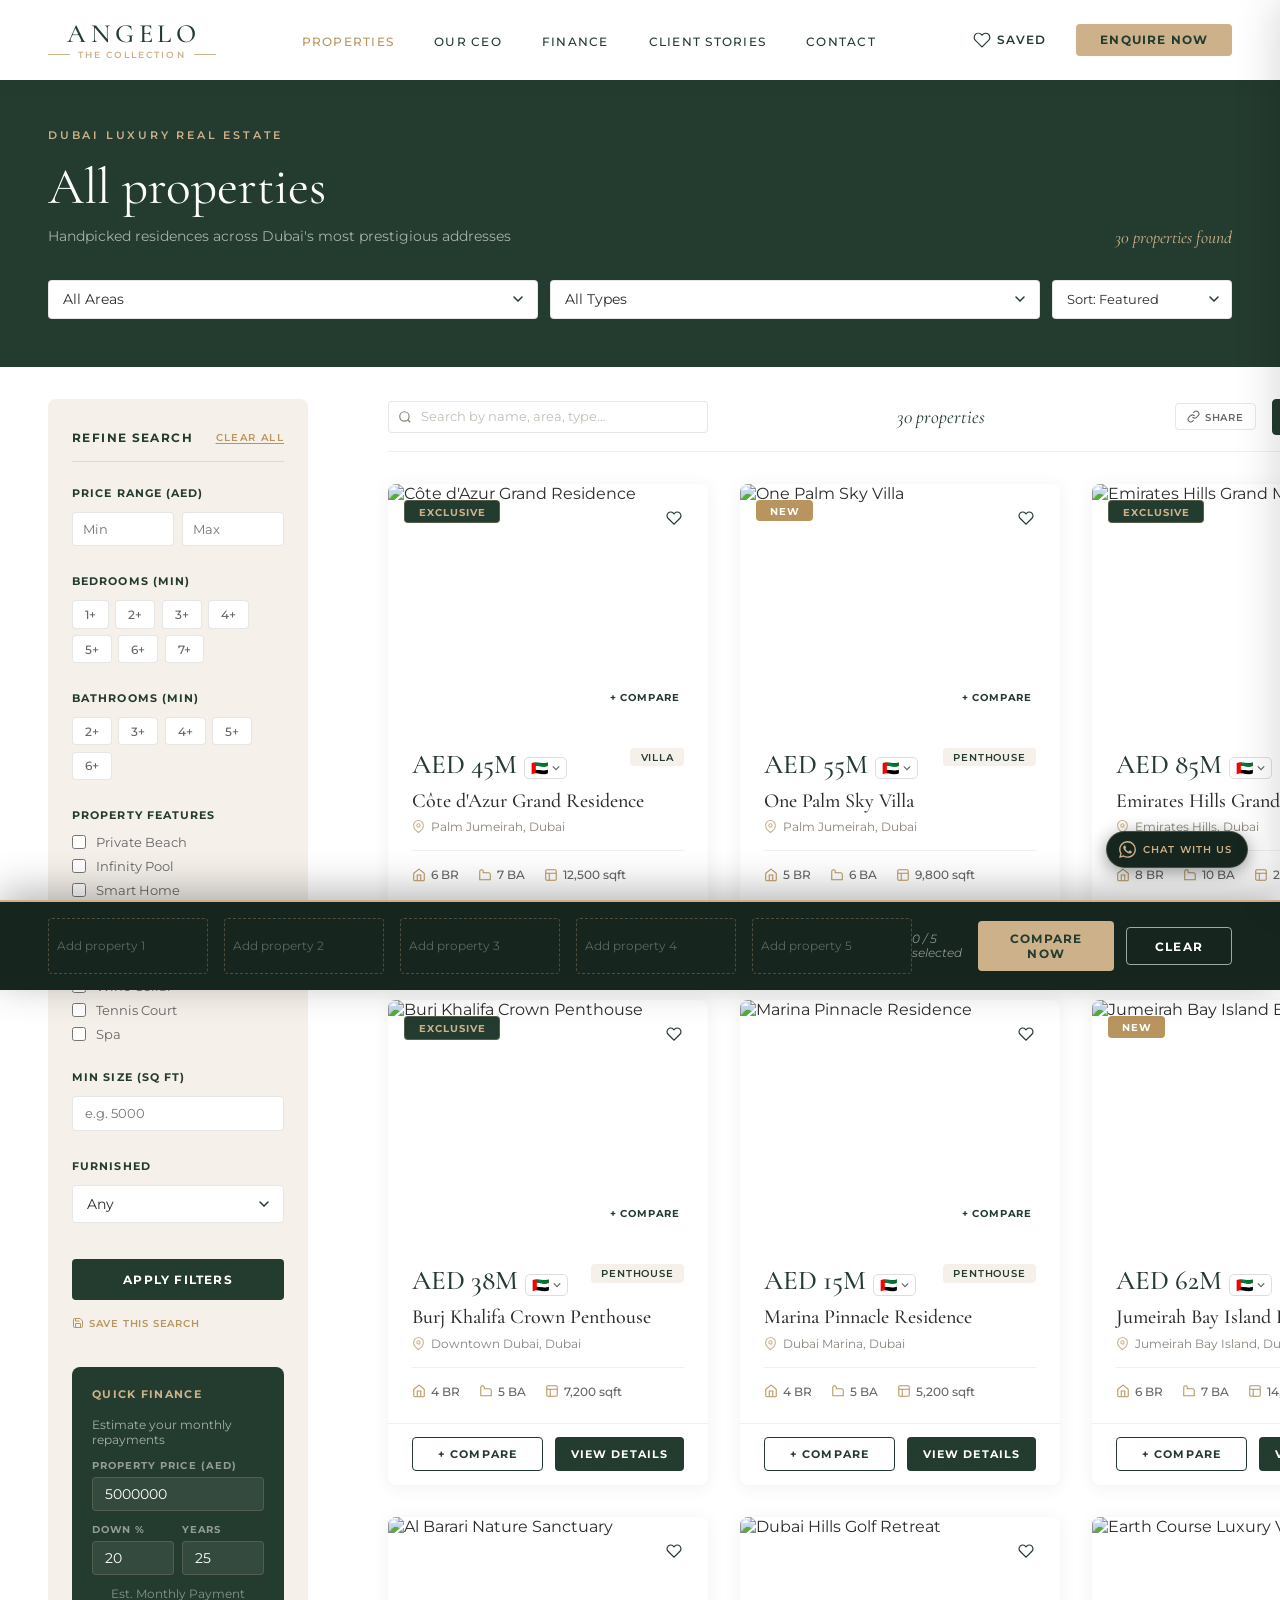
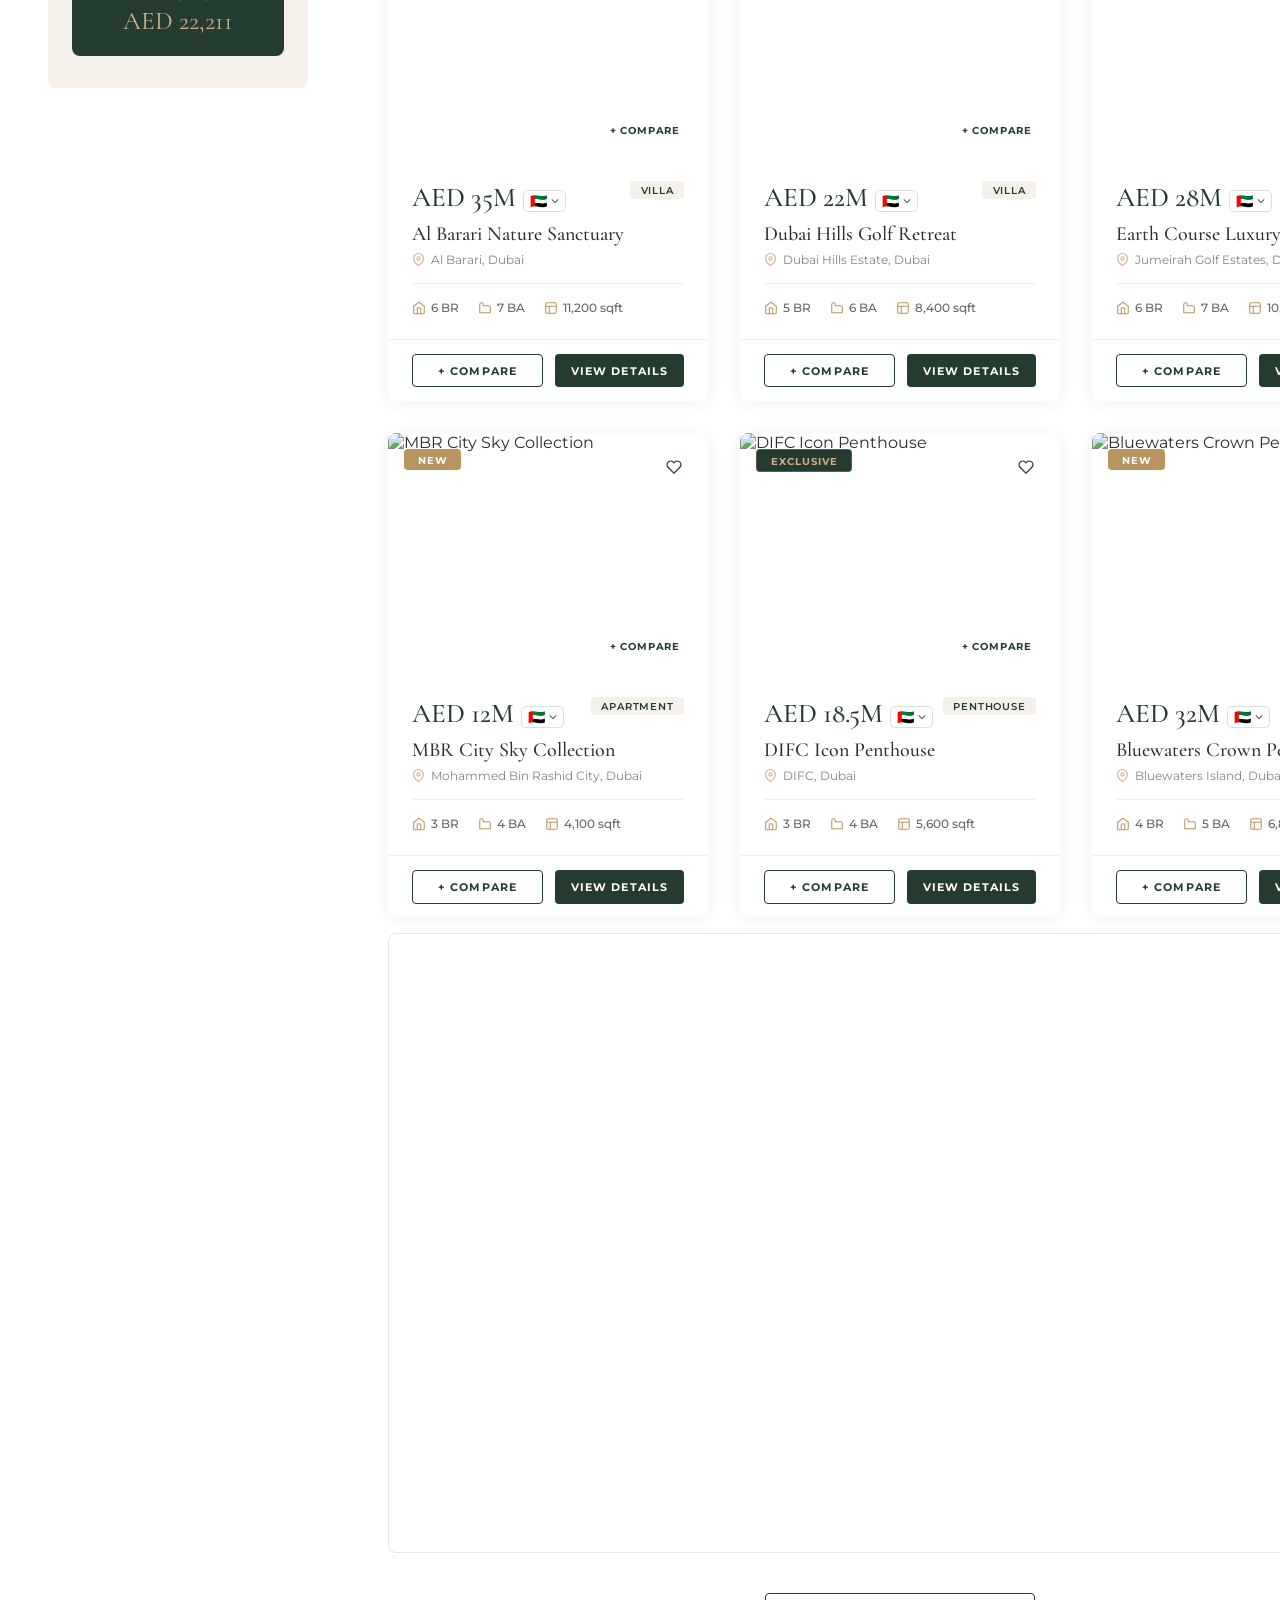
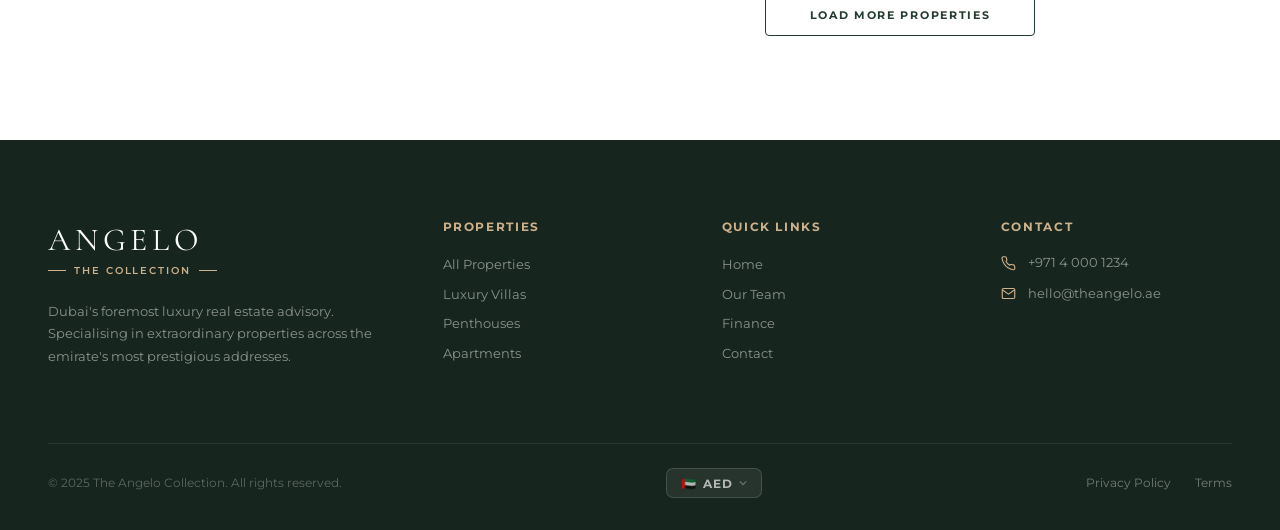
==== commit bfec89b7: "Replace nav currency switcher with per-card dropdown and footer picker - Currency dropdown (flag + c" ====
--- a/listings.html
+++ b/listings.html
@@ -28,11 +28,6 @@
     <li><a href="index.html#contact">Contact</a></li>
   </ul>
   <div class="nav-actions">
-    <div class="currency-switcher">
-      <button class="currency-btn" data-currency="AED" onclick="Currency.set('AED')">AED</button>
-      <button class="currency-btn" data-currency="GBP" onclick="Currency.set('GBP')">GBP</button>
-      <button class="currency-btn" data-currency="USD" onclick="Currency.set('USD')">USD</button>
-    </div>
     <button class="nav-icon-btn" onclick="toggleFavPanel()" aria-label="Saved properties">
       <svg viewBox="0 0 24 24"><path d="M20.84 4.61a5.5 5.5 0 0 0-7.78 0L12 5.67l-1.06-1.06a5.5 5.5 0 0 0-7.78 7.78l1.06 1.06L12 21.23l7.78-7.78 1.06-1.06a5.5 5.5 0 0 0 0-7.78z"/></svg>
       Saved
@@ -298,6 +293,19 @@
   </div>
 </div>
 
+<!-- ─── RECENTLY VIEWED BANNER ───────────────────────────────────────────── -->
+<section id="rv-banner-section" class="rv-banner-section" style="display:none">
+  <div class="rv-banner-inner">
+    <div class="rv-banner-header">
+      <span class="section-label">Continue exploring</span>
+      <h2 class="rv-banner-title">Recently Viewed</h2>
+    </div>
+    <div class="rv-banner-scroll">
+      <div id="rv-banner-list" class="rv-banner-list"></div>
+    </div>
+  </div>
+</section>
+
 <!-- ─── FOOTER ───────────────────────────────────────────────────────────── -->
 <footer class="footer">
   <div class="footer-grid">
@@ -338,6 +346,11 @@
   </div>
   <div class="footer-bottom">
     <span>© 2025 The Angelo Collection. All rights reserved.</span>
+    <button class="footer-curr-btn" onclick="Currency.toggleDropdown(event, this)" aria-label="Change display currency">
+      <span class="curr-flag-indicator">🇦🇪</span>
+      <span class="curr-code-indicator">AED</span>
+      <svg viewBox="0 0 10 6" fill="none" stroke="currentColor" stroke-width="1.5" style="width:8px;height:8px;opacity:.5"><path d="M1 1l4 4 4-4"/></svg>
+    </button>
     <div style="display:flex;gap:1.5rem">
       <a href="#">Privacy Policy</a>
       <a href="#">Terms</a>
--- a/css/style.css
+++ b/css/style.css
@@ -1231,21 +1231,84 @@
 .mt-3 { margin-top:1.5rem; }
 
 /* ─── CURRENCY SWITCHER ──────────────────────────────────────────────────── */
-.currency-switcher {
-  display:flex; align-items:center; gap:2px;
-  background:rgba(36,59,47,.07);
-  border:1px solid var(--border); border-radius:4px; padding:2px;
-}
-.currency-btn {
-  font-size:.58rem; font-weight:700; letter-spacing:.1em; text-transform:uppercase;
-  padding:.28rem .55rem; border-radius:2px; color:var(--gray);
-  transition:background .15s, color .15s; line-height:1;
-}
-.currency-btn.active  { background:var(--forest); color:var(--champagne); }
-.currency-btn:hover:not(.active) { color:var(--forest); }
-.nav.transparent .currency-switcher { background:rgba(255,255,255,.1); border-color:rgba(255,255,255,.15); }
-.nav.transparent .currency-btn { color:rgba(255,255,255,.6); }
-.nav.transparent .currency-btn.active { background:rgba(255,255,255,.2); color:var(--white); }
+/* ─── GLOBAL CURRENCY DROPDOWN ────────────────────────────────────────────── */
+.currency-global-dropdown {
+  position: fixed;
+  z-index: 9999;
+  background: #fff;
+  border-radius: 14px;
+  box-shadow: 0 12px 40px rgba(0,0,0,0.16), 0 2px 8px rgba(0,0,0,0.06);
+  padding: 0.4rem;
+  min-width: 218px;
+  border: 1px solid rgba(0,0,0,0.07);
+}
+.cdd-option {
+  display: flex;
+  align-items: center;
+  gap: 0.7rem;
+  width: 100%;
+  padding: 0.6rem 0.85rem;
+  border: none;
+  background: transparent;
+  border-radius: 9px;
+  cursor: pointer;
+  text-align: left;
+  transition: background 0.14s;
+}
+.cdd-option:hover { background: #f5f5f5; }
+.cdd-option.active { background: #f8f3ea; }
+.cdd-flag { font-size: 1.15rem; flex-shrink: 0; line-height: 1; }
+.cdd-code {
+  flex: 1;
+  font-size: 0.83rem;
+  font-weight: 700;
+  color: #1a1a1a;
+  letter-spacing: 0.03em;
+}
+.cdd-sym { color: #999; font-weight: 400; margin-left: 0.1em; }
+.cdd-name { font-size: 0.76rem; color: #999; min-width: 90px; }
+.cdd-check { width: 14px; height: 14px; flex-shrink: 0; stroke: #b8912a; }
+
+/* ─── CARD CURRENCY TRIGGER ────────────────────────────────────────────────── */
+.card-price-row { display: flex; align-items: center; gap: 0.45rem; }
+.card-curr-trigger {
+  display: flex; align-items: center; gap: 3px;
+  background: none;
+  border: 1px solid rgba(0,0,0,0.13);
+  border-radius: 5px;
+  padding: 3px 6px;
+  cursor: pointer;
+  font-size: 0.88rem;
+  color: #666;
+  transition: border-color 0.15s, background 0.15s;
+  flex-shrink: 0;
+  line-height: 1;
+}
+.card-curr-trigger:hover { border-color: var(--champagne-dk); background: rgba(184,145,42,0.06); }
+.prop-curr-trigger {
+  border-color: rgba(255,255,255,0.35);
+  color: rgba(255,255,255,0.8);
+  padding: 5px 9px;
+  font-size: 1rem;
+  border-radius: 7px;
+}
+.prop-curr-trigger:hover { border-color: rgba(255,255,255,0.7); background: rgba(255,255,255,0.12); }
+
+/* ─── FOOTER CURRENCY BUTTON ───────────────────────────────────────────────── */
+.footer-curr-btn {
+  display: flex; align-items: center; gap: 0.45rem;
+  background: rgba(255,255,255,0.07);
+  border: 1px solid rgba(255,255,255,0.14);
+  border-radius: 7px;
+  padding: 0.42rem 0.85rem;
+  cursor: pointer;
+  color: rgba(255,255,255,0.65);
+  font-size: 0.76rem;
+  font-weight: 700;
+  letter-spacing: 0.05em;
+  transition: background 0.15s, color 0.15s;
+}
+.footer-curr-btn:hover { background: rgba(255,255,255,0.13); color: #fff; }
 
 /* ─── PROPERTY DETAIL PAGE ───────────────────────────────────────────────── */
 .prop-hero {
@@ -1466,7 +1529,74 @@
   .prop-specs-strip { overflow-x:auto; }
   .prop-spec { min-width:90px; }
   .prop-similar-section { padding:3rem 1.25rem; }
-  .currency-switcher { display:none; }
   .filter-search-wrap { max-width:none; }
+  .rv-banner-section { padding:2.5rem 0 3rem; }
+  .rv-banner-card { flex:0 0 180px; }
+  .rv-banner-img { height:120px; }
+}
+
+/* ─── RECENTLY VIEWED BANNER ──────────────────────────────────────────────── */
+.rv-banner-section {
+  background: var(--navy-deep);
+  padding: 3.5rem 0 4rem;
+  border-top: 1px solid rgba(209,175,113,0.15);
+}
+.rv-banner-inner { max-width: 1400px; margin: 0 auto; padding: 0 2rem; }
+.rv-banner-header { margin-bottom: 1.75rem; }
+.rv-banner-title {
+  font-family: var(--font-serif);
+  font-size: clamp(1.4rem, 2vw, 1.8rem);
+  color: var(--champagne-lt);
+  margin: 0.3rem 0 0;
+  font-weight: 400;
+  letter-spacing: 0.01em;
+}
+.rv-banner-scroll {
+  overflow-x: auto;
+  scrollbar-width: thin;
+  scrollbar-color: rgba(209,175,113,0.3) transparent;
+}
+.rv-banner-scroll::-webkit-scrollbar { height: 4px; }
+.rv-banner-scroll::-webkit-scrollbar-track { background: transparent; }
+.rv-banner-scroll::-webkit-scrollbar-thumb { background: rgba(209,175,113,0.3); border-radius: 2px; }
+.rv-banner-list {
+  display: flex;
+  gap: 1.25rem;
+  padding-bottom: 0.75rem;
+  min-width: max-content;
+}
+.rv-banner-card {
+  flex: 0 0 230px;
+  border-radius: 10px;
+  overflow: hidden;
+  background: rgba(255,255,255,0.04);
+  border: 1px solid rgba(209,175,113,0.15);
+  text-decoration: none;
+  transition: transform 0.22s ease, border-color 0.22s ease, box-shadow 0.22s ease;
+  display: block;
+}
+.rv-banner-card:hover {
+  transform: translateY(-4px);
+  border-color: rgba(209,175,113,0.45);
+  box-shadow: 0 8px 24px rgba(0,0,0,0.35);
+}
+.rv-banner-img { width: 100%; height: 148px; object-fit: cover; display: block; }
+.rv-banner-body { padding: 0.85rem 1rem 1.1rem; }
+.rv-banner-name {
+  font-size: 0.78rem;
+  font-weight: 600;
+  color: var(--champagne-lt);
+  letter-spacing: 0.02em;
+  line-height: 1.38;
+  margin-bottom: 0.4rem;
+  display: -webkit-box;
+  -webkit-line-clamp: 2;
+  -webkit-box-orient: vertical;
+  overflow: hidden;
+}
+.rv-banner-price {
+  font-size: 0.84rem;
+  color: var(--champagne);
+  font-weight: 600;
 }
 .no-scroll { overflow:hidden; }
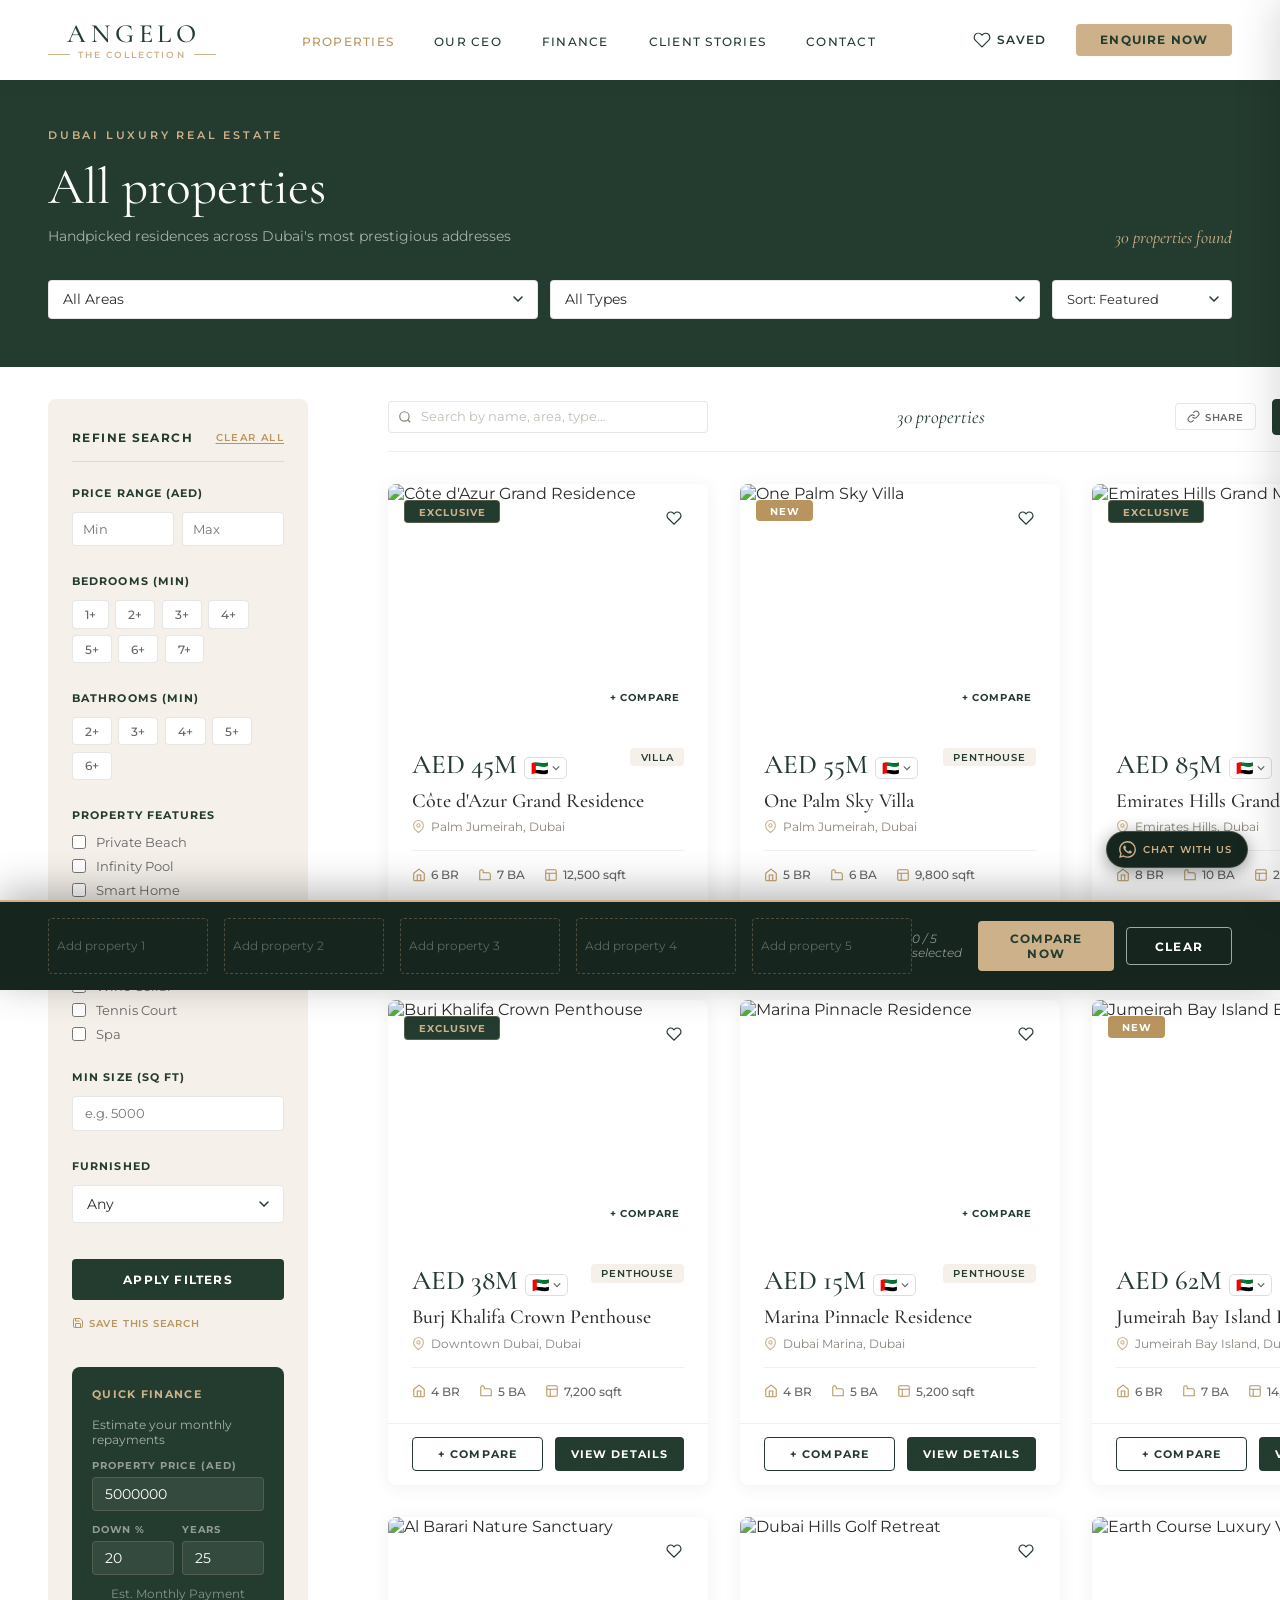
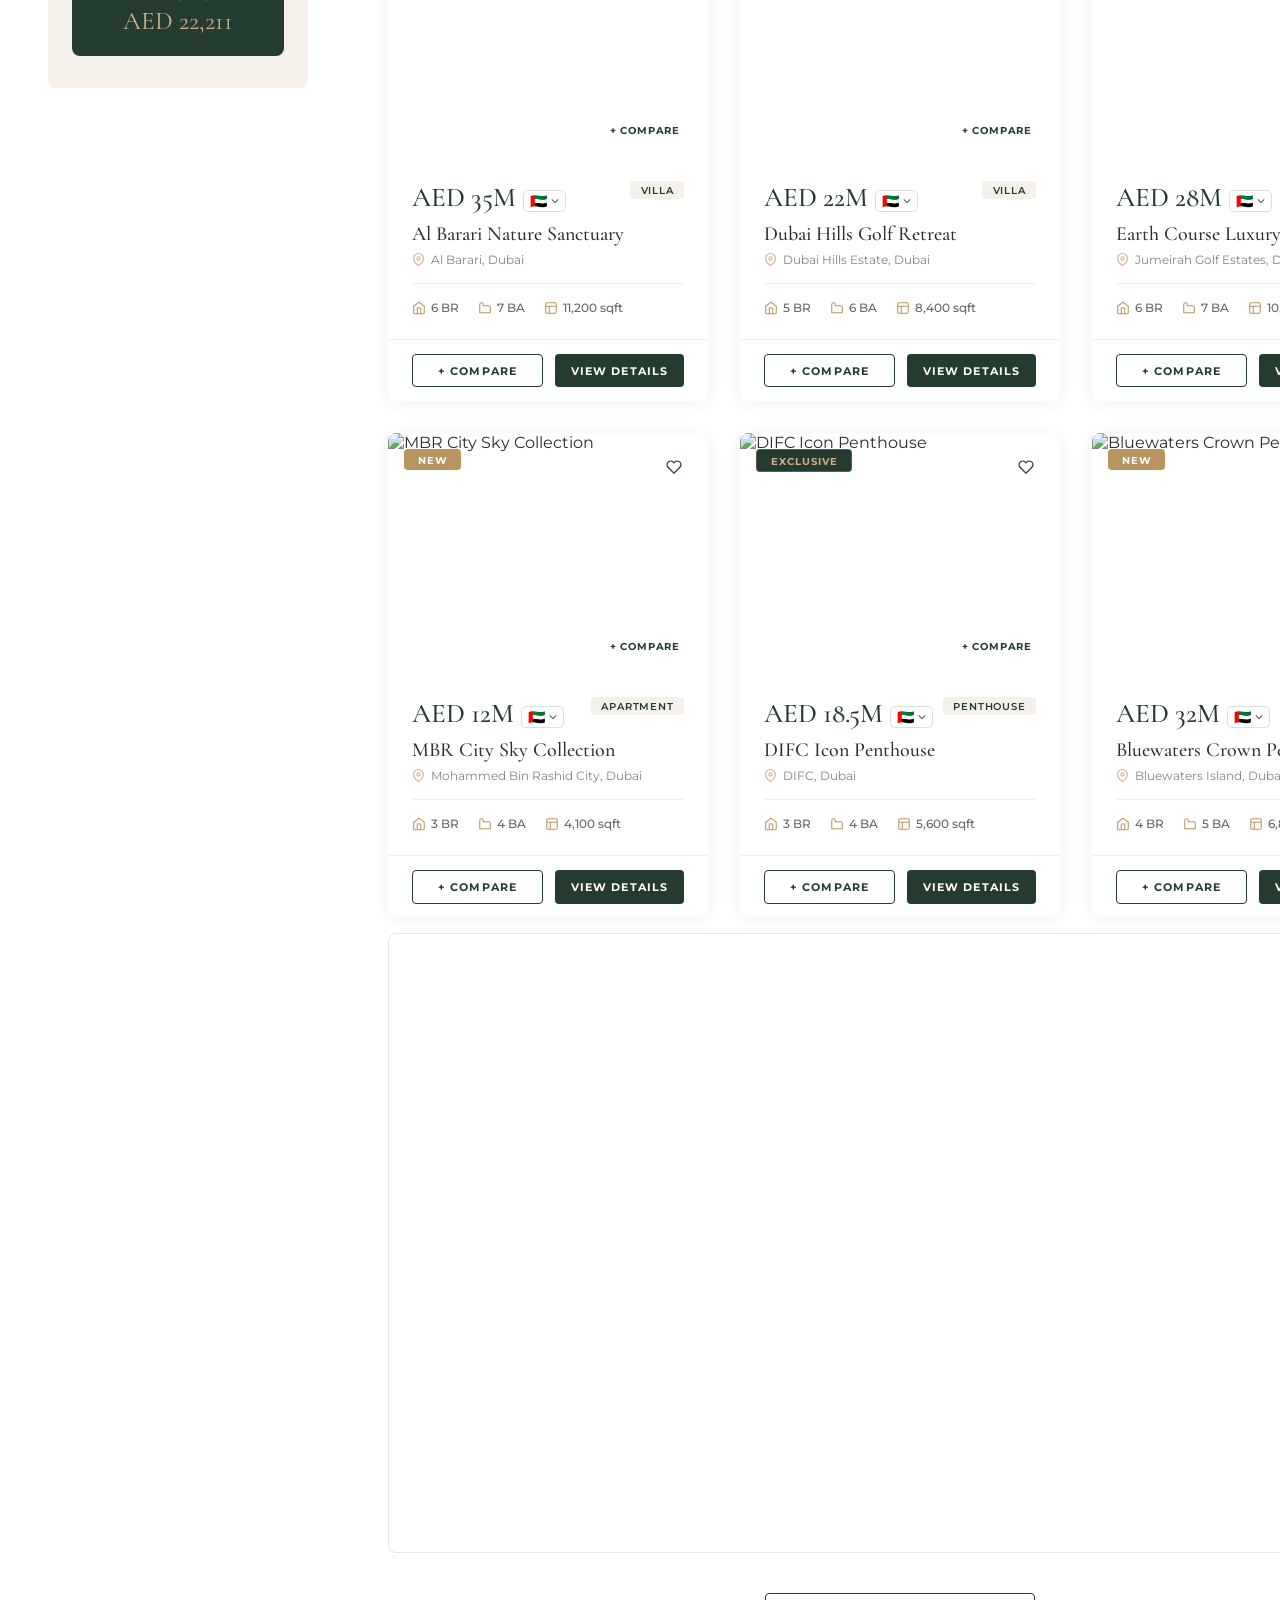
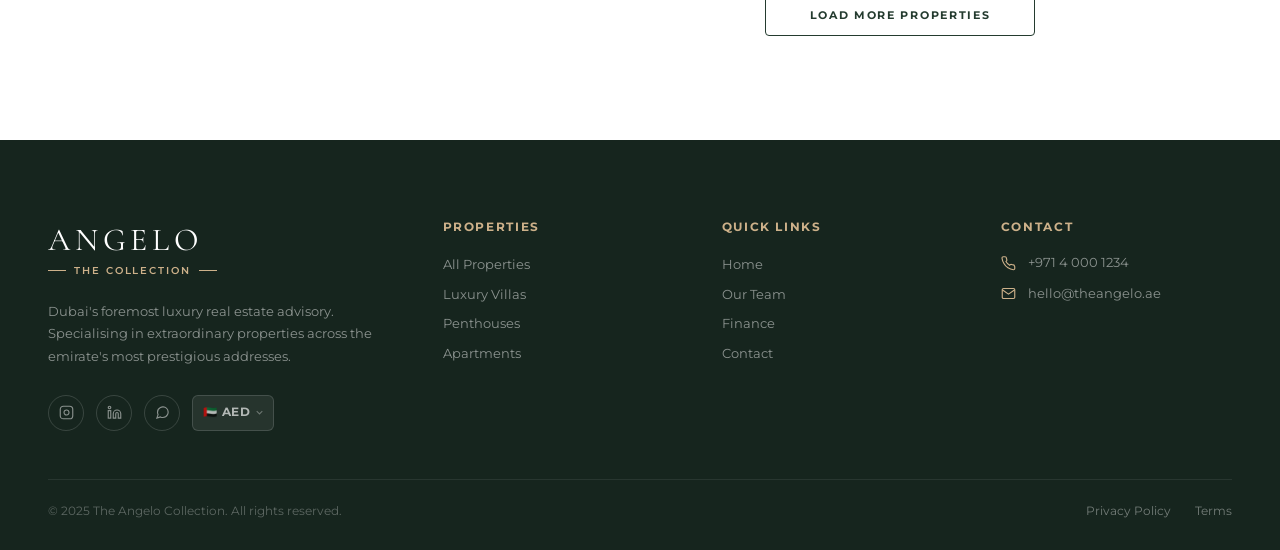
==== commit dfdea7b0: "Per-card independent currency; footer global picker next to WhatsApp - Each property card now has it" ====
--- a/listings.html
+++ b/listings.html
@@ -246,12 +246,6 @@
       <div id="mini-result" style="text-align:center;font-family:'Cormorant Garamond',serif;font-size:1.6rem;color:var(--champagne)">—</div>
     </div>
 
-    <!-- Recently viewed -->
-    <div id="recently-viewed-section" style="margin-top:1.5rem;display:none">
-      <span class="filter-group-label">Recently Viewed</span>
-      <div id="recently-viewed-list"></div>
-    </div>
-
   </aside>
 
   <!-- MAIN GRID -->
@@ -313,6 +307,16 @@
       <div class="footer-brand-name">ANGELO</div>
       <div class="footer-brand-sub">The Collection</div>
       <p class="footer-bio">Dubai's foremost luxury real estate advisory. Specialising in extraordinary properties across the emirate's most prestigious addresses.</p>
+      <div class="footer-social">
+        <a href="#" aria-label="Instagram"><svg viewBox="0 0 24 24"><rect x="2" y="2" width="20" height="20" rx="5" ry="5"/><path d="M16 11.37A4 4 0 1 1 12.63 8 4 4 0 0 1 16 11.37z"/><line x1="17.5" y1="6.5" x2="17.51" y2="6.5"/></svg></a>
+        <a href="#" aria-label="LinkedIn"><svg viewBox="0 0 24 24"><path d="M16 8a6 6 0 0 1 6 6v7h-4v-7a2 2 0 0 0-2-2 2 2 0 0 0-2 2v7h-4v-7a6 6 0 0 1 6-6z"/><rect x="2" y="9" width="4" height="12"/><circle cx="4" cy="4" r="2"/></svg></a>
+        <a href="https://wa.me/971585395932" aria-label="WhatsApp" target="_blank" rel="noopener"><svg viewBox="0 0 24 24"><path d="M21 11.5a8.38 8.38 0 0 1-.9 3.8 8.5 8.5 0 0 1-7.6 4.7 8.38 8.38 0 0 1-3.8-.9L3 21l1.9-5.7a8.38 8.38 0 0 1-.9-3.8 8.5 8.5 0 0 1 4.7-7.6 8.38 8.38 0 0 1 3.8-.9h.5a8.48 8.48 0 0 1 8 8v.5z"/></svg></a>
+        <button class="footer-social-curr" onclick="Currency.toggleDropdown(event, this)" aria-label="Change display currency">
+          <span class="curr-flag-indicator">🇦🇪</span>
+          <span class="curr-code-indicator">AED</span>
+          <svg viewBox="0 0 10 6" fill="none" stroke="currentColor" stroke-width="1.5" style="width:7px;height:7px;opacity:.5;margin-left:1px"><path d="M1 1l4 4 4-4"/></svg>
+        </button>
+      </div>
     </div>
     <div>
       <div class="footer-col-title">Properties</div>
@@ -346,11 +350,6 @@
   </div>
   <div class="footer-bottom">
     <span>© 2025 The Angelo Collection. All rights reserved.</span>
-    <button class="footer-curr-btn" onclick="Currency.toggleDropdown(event, this)" aria-label="Change display currency">
-      <span class="curr-flag-indicator">🇦🇪</span>
-      <span class="curr-code-indicator">AED</span>
-      <svg viewBox="0 0 10 6" fill="none" stroke="currentColor" stroke-width="1.5" style="width:8px;height:8px;opacity:.5"><path d="M1 1l4 4 4-4"/></svg>
-    </button>
     <div style="display:flex;gap:1.5rem">
       <a href="#">Privacy Policy</a>
       <a href="#">Terms</a>
--- a/css/style.css
+++ b/css/style.css
@@ -1294,21 +1294,23 @@
 }
 .prop-curr-trigger:hover { border-color: rgba(255,255,255,0.7); background: rgba(255,255,255,0.12); }
 
-/* ─── FOOTER CURRENCY BUTTON ───────────────────────────────────────────────── */
-.footer-curr-btn {
-  display: flex; align-items: center; gap: 0.45rem;
+/* ─── FOOTER SOCIAL CURRENCY BUTTON ────────────────────────────────────────── */
+.footer-social-curr {
+  display: inline-flex; align-items: center; gap: 0.3rem;
   background: rgba(255,255,255,0.07);
   border: 1px solid rgba(255,255,255,0.14);
-  border-radius: 7px;
-  padding: 0.42rem 0.85rem;
+  border-radius: 6px;
+  padding: 0.32rem 0.6rem;
   cursor: pointer;
   color: rgba(255,255,255,0.65);
-  font-size: 0.76rem;
+  font-size: 0.72rem;
   font-weight: 700;
-  letter-spacing: 0.05em;
+  letter-spacing: 0.04em;
   transition: background 0.15s, color 0.15s;
-}
-.footer-curr-btn:hover { background: rgba(255,255,255,0.13); color: #fff; }
+  line-height: 1;
+  vertical-align: middle;
+}
+.footer-social-curr:hover { background: rgba(255,255,255,0.14); color: #fff; }
 
 /* ─── PROPERTY DETAIL PAGE ───────────────────────────────────────────────── */
 .prop-hero {
